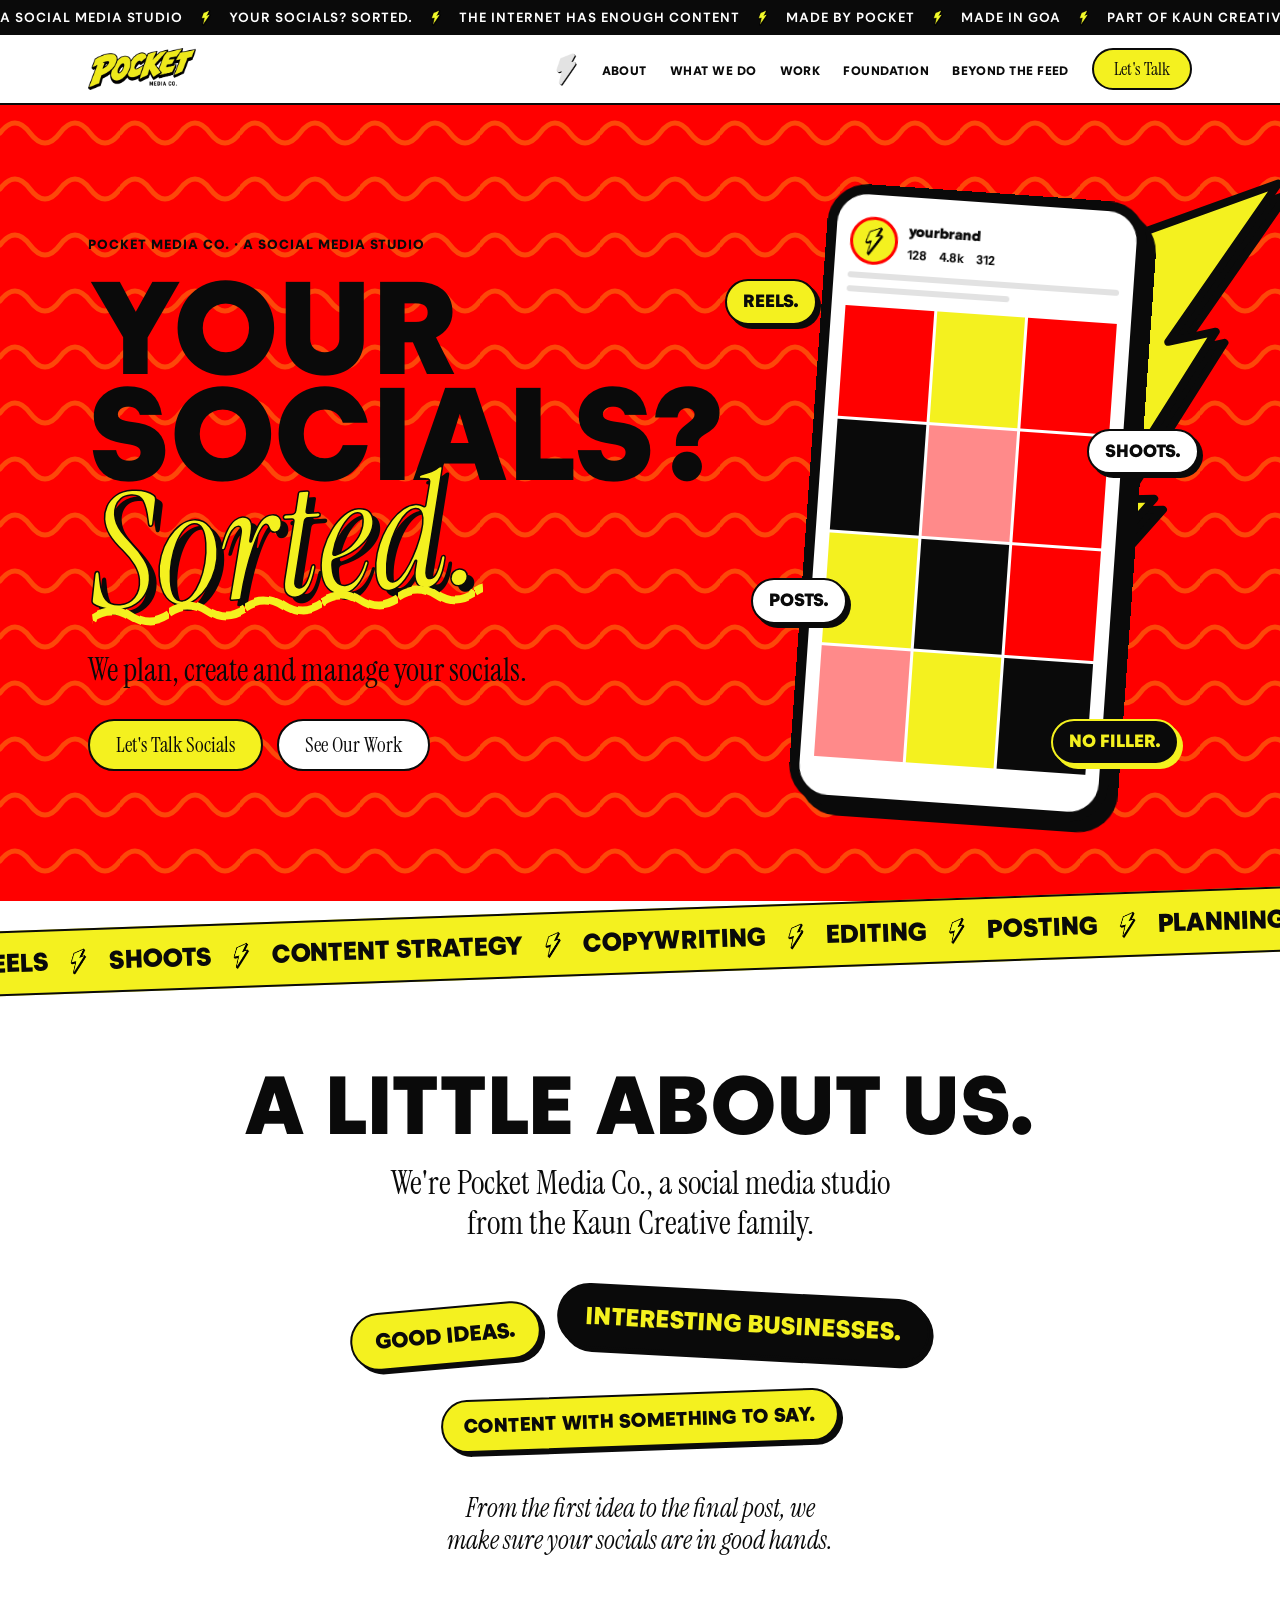
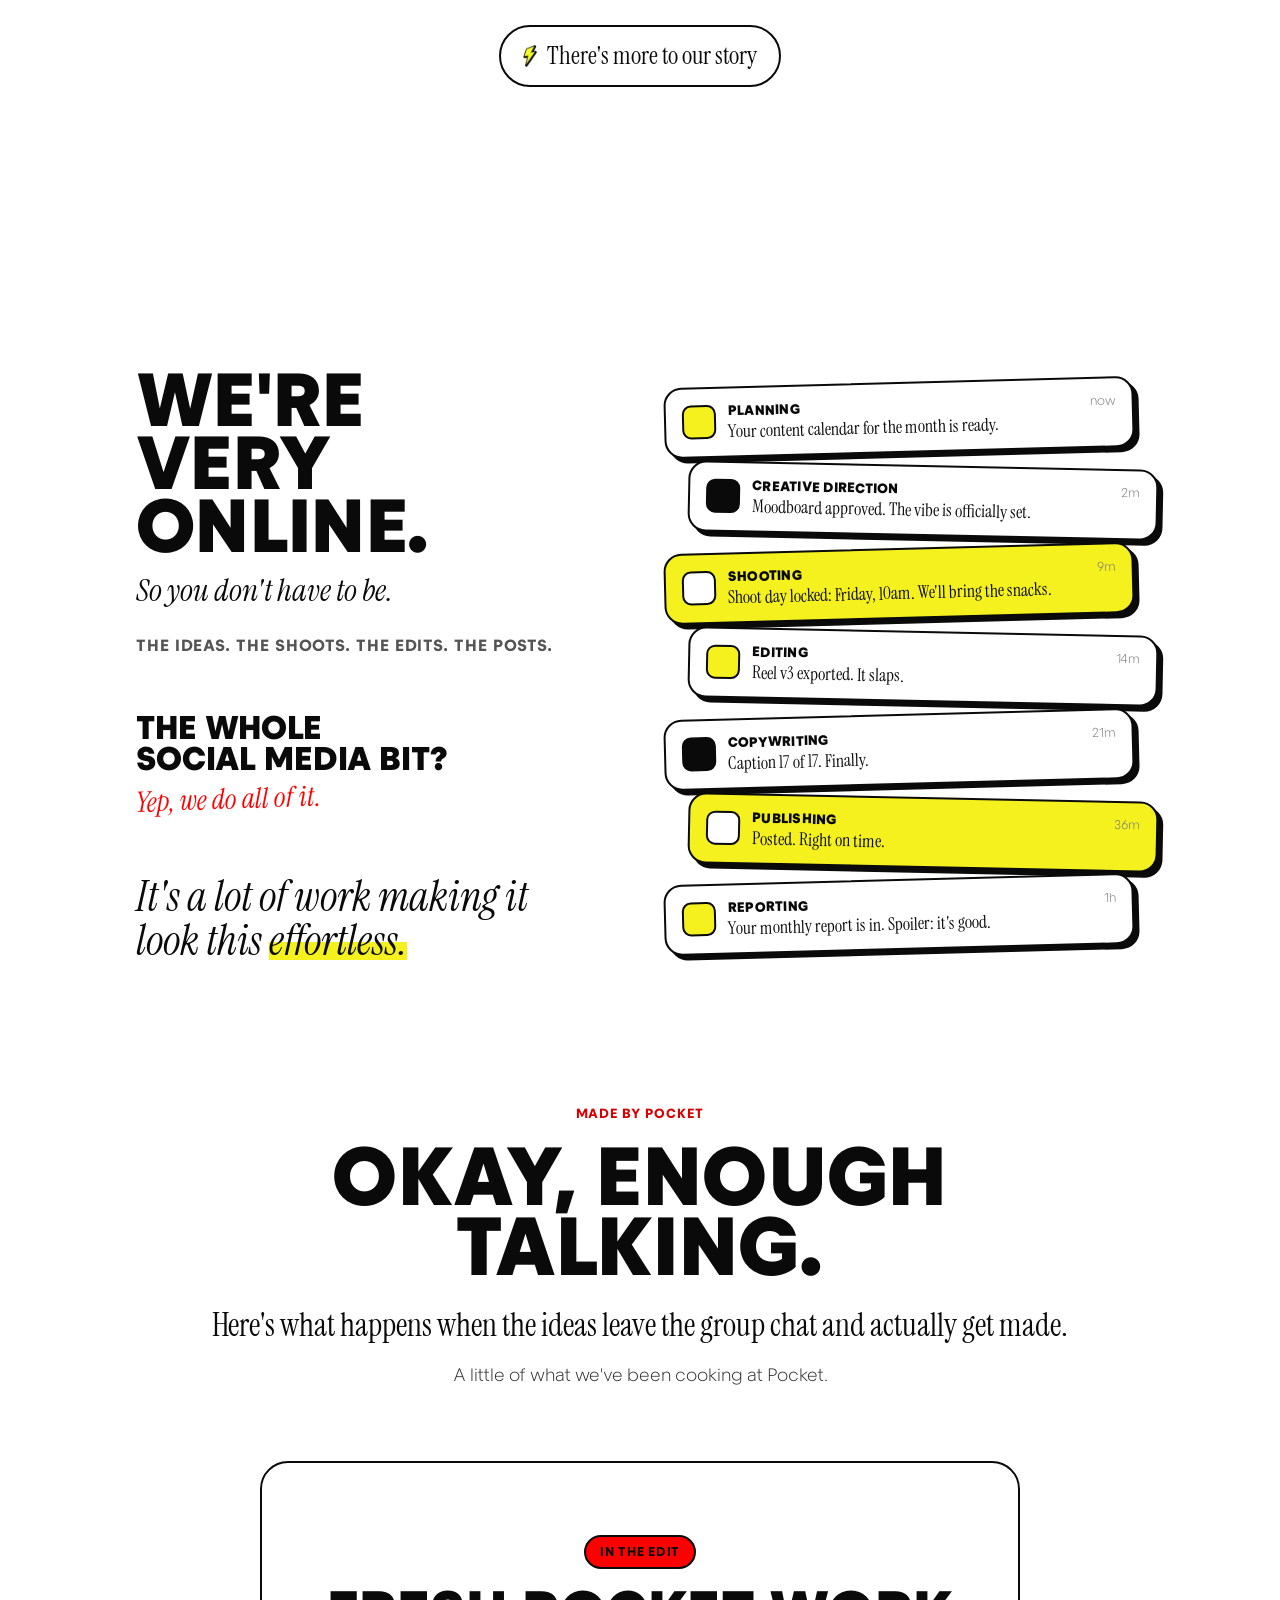
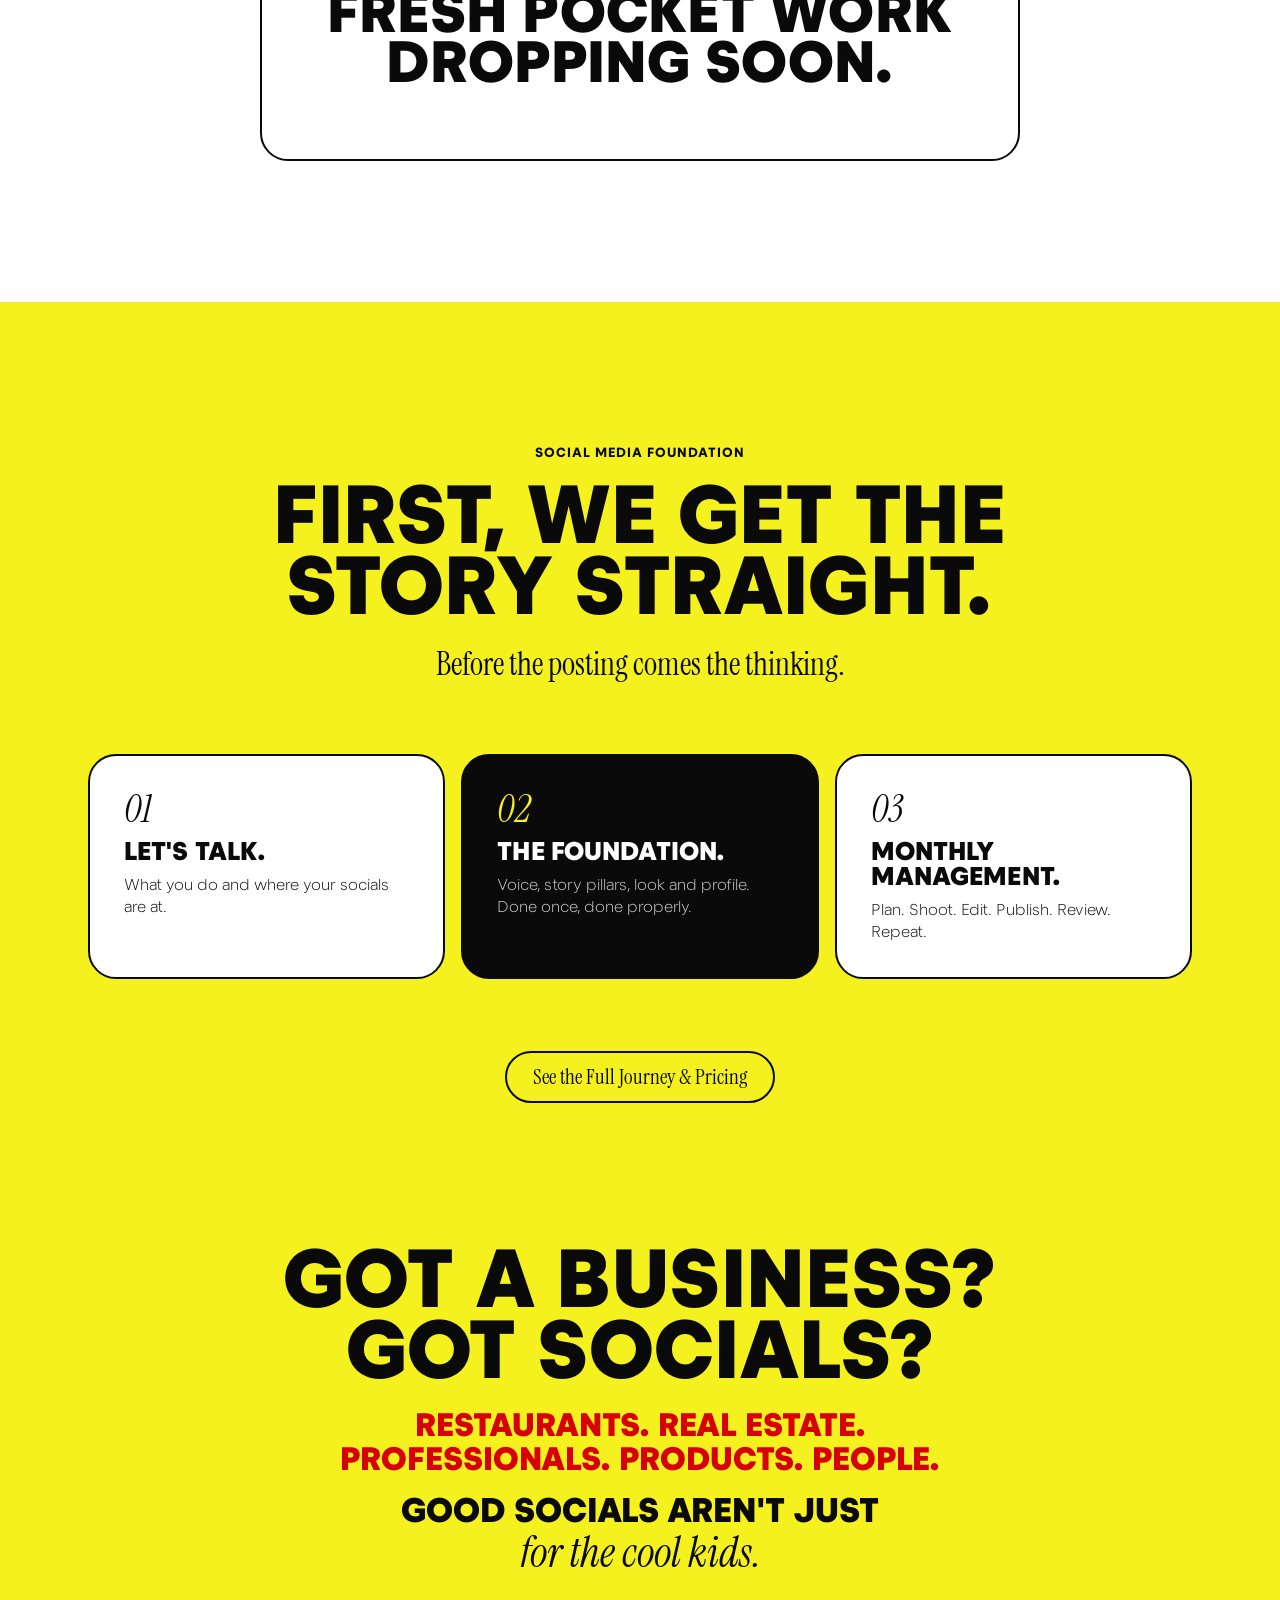
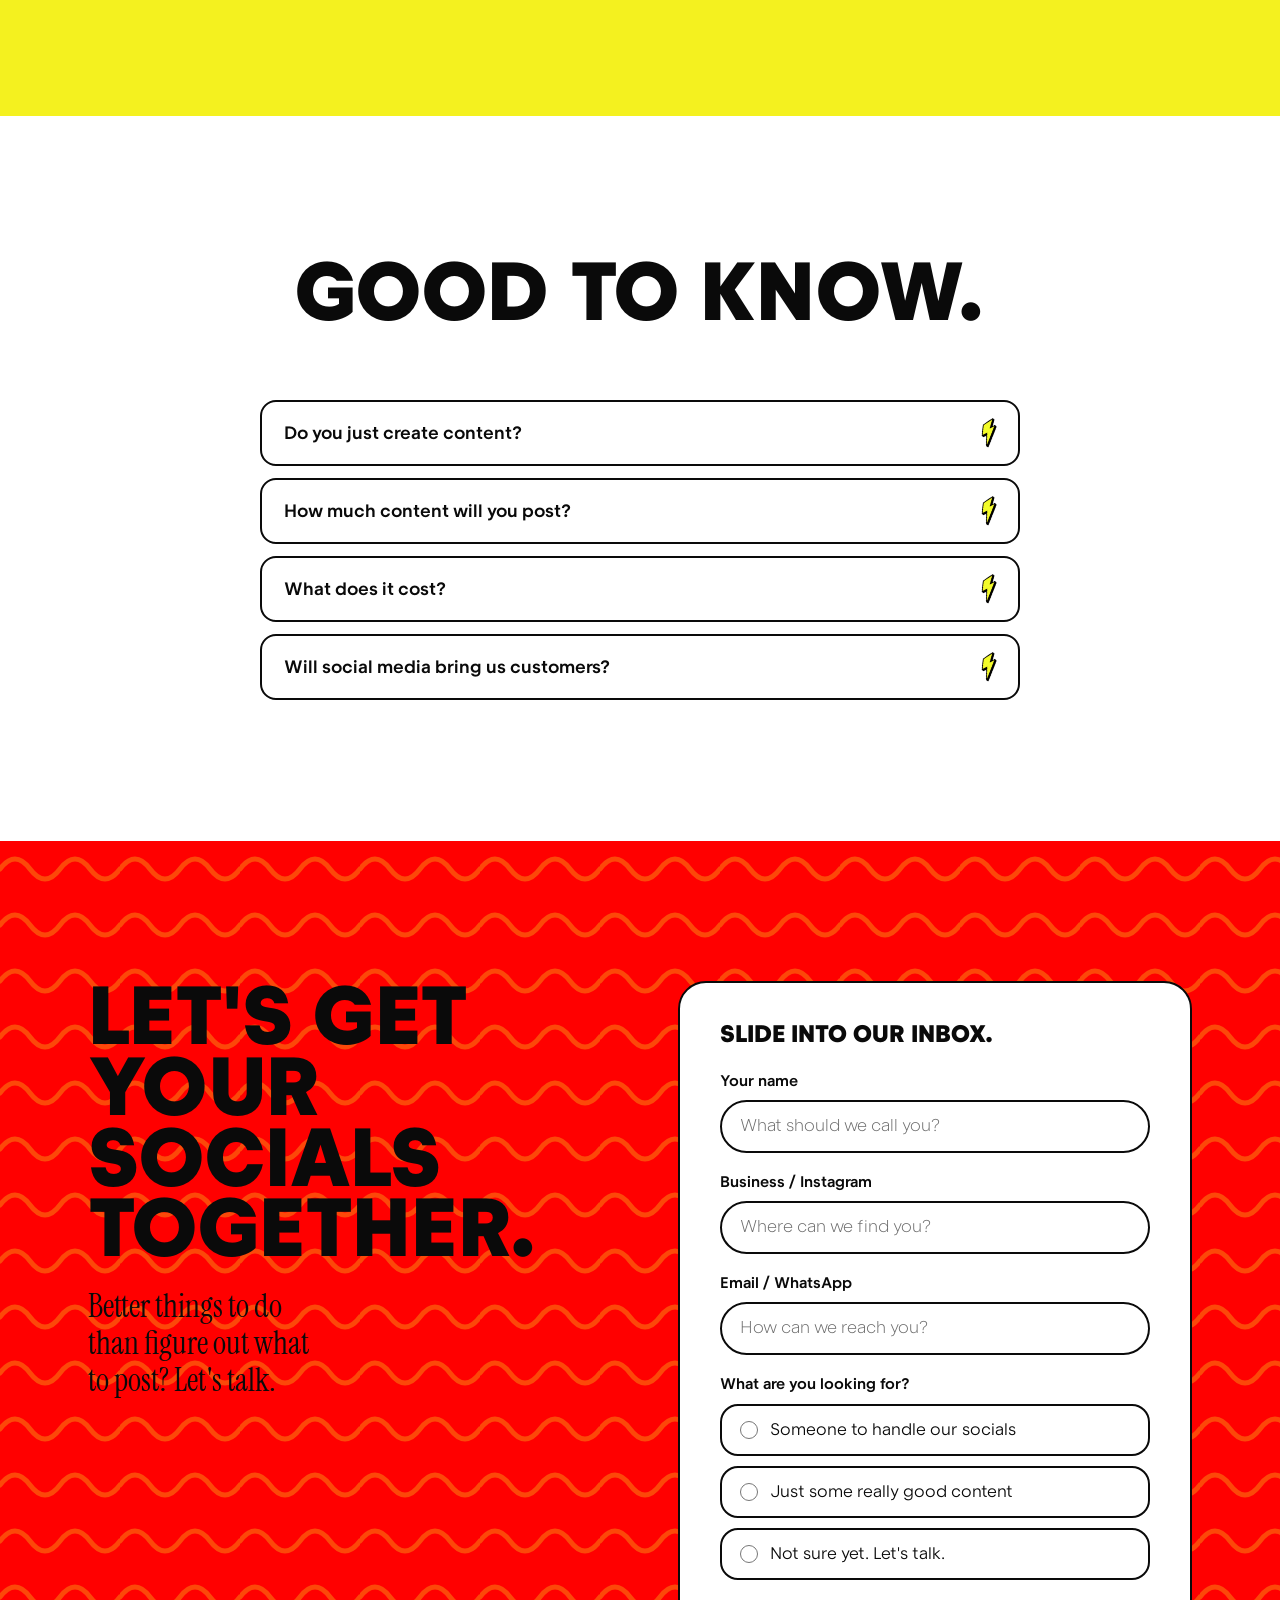
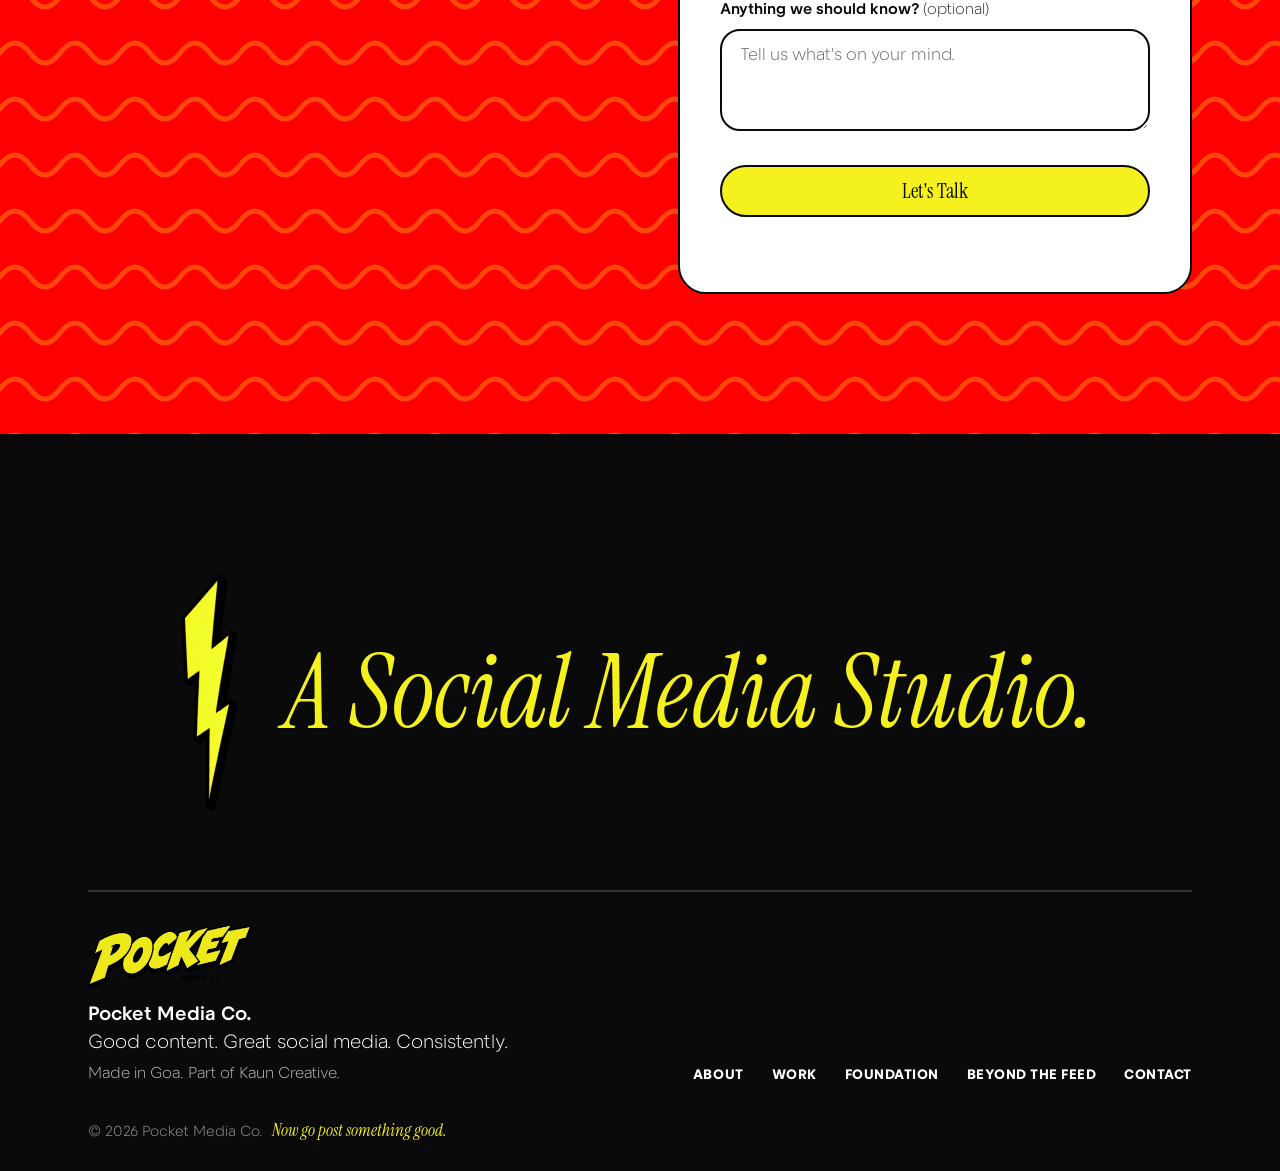
==== index.html @ ce8613df "What We Do: very-online copy beside a stack of Pocket notifications Co-Authored-By: Claude Opus 5.5 " ====
<!doctype html>
<html lang="en">
<head>
  <meta charset="utf-8">
  <meta name="viewport" content="width=device-width, initial-scale=1">
  <title>Pocket Media Co. | Social Media Studio in Goa</title>
  <meta name="description" content="Pocket Media Co. is a Goa-based social media studio creating standout content and managing social media for businesses that want to show up better online.">
  <meta name="theme-color" content="#ff0000">

  <meta property="og:type" content="website">
  <meta property="og:title" content="Pocket Media Co. | Social Media Studio in Goa">
  <meta property="og:description" content="Your socials? Sorted. A social media studio in Goa.">
  <!-- Social previews need an absolute image URL once the domain is live, e.g. https://yourdomain/assets/img/og-image.jpg -->
  <meta property="og:image" content="assets/img/og-image.jpg">
  <meta property="og:image:width" content="1200">
  <meta property="og:image:height" content="630">
  <meta property="og:image:alt" content="Pocket Media Co. A Social Media Studio.">
  <meta property="og:site_name" content="Pocket Media Co.">
  <meta property="og:locale" content="en_IN">
  <meta name="twitter:card" content="summary_large_image">

  <script type="application/ld+json">
  {
    "@context": "https://schema.org",
    "@type": "ProfessionalService",
    "name": "Pocket Media Co.",
    "slogan": "Your socials? Sorted.",
    "description": "A Goa-based social media studio creating standout content and managing social media for businesses that want to show up better online.",
    "logo": "assets/img/logo.webp",
    "image": "assets/img/og-image.jpg",
    "areaServed": { "@type": "State", "name": "Goa" },
    "address": { "@type": "PostalAddress", "addressRegion": "Goa", "addressCountry": "IN" },
    "parentOrganization": { "@type": "Organization", "name": "Kaun Creative" },
    "knowsAbout": ["Social media management", "Content creation", "Short-form video", "Reels", "Photography", "Content planning"]
  }
  </script>
  <link rel="icon" type="image/png" href="assets/img/favicon.png">
  <link rel="apple-touch-icon" href="assets/img/apple-touch-icon.png">

  <link rel="preconnect" href="https://fonts.googleapis.com">
  <link rel="preconnect" href="https://fonts.gstatic.com" crossorigin>
  <link href="https://fonts.googleapis.com/css2?family=Instrument+Serif:ital@0;1&display=swap" rel="stylesheet">
  <link rel="preload" href="assets/fonts/stupid-sans-black.woff2" as="font" type="font/woff2" crossorigin>
  <link rel="preload" href="assets/fonts/stupid-sans-regular.woff2" as="font" type="font/woff2" crossorigin>
  <link rel="stylesheet" href="styles.css">
  <script>document.documentElement.classList.add("js")</script>
</head>
<body>
  <a class="skip-link" href="#main">Skip to content</a>

  <!-- ============ TICKER ============ -->
  <div class="ticker" aria-hidden="true">
    <div class="ticker-track">
      <span>A Social Media Studio</span><img src="assets/img/bolt-3.webp" alt="">
      <span>Your Socials? Sorted.</span><img src="assets/img/bolt-3.webp" alt="">
      <span>The Internet Has Enough Content</span><img src="assets/img/bolt-3.webp" alt="">
      <span>Made by Pocket</span><img src="assets/img/bolt-3.webp" alt="">
      <span>Made in Goa</span><img src="assets/img/bolt-3.webp" alt="">
      <span>Part of Kaun Creative</span><img src="assets/img/bolt-3.webp" alt="">
      <span>A Social Media Studio</span><img src="assets/img/bolt-3.webp" alt="">
      <span>Your Socials? Sorted.</span><img src="assets/img/bolt-3.webp" alt="">
      <span>The Internet Has Enough Content</span><img src="assets/img/bolt-3.webp" alt="">
      <span>Made by Pocket</span><img src="assets/img/bolt-3.webp" alt="">
      <span>Made in Goa</span><img src="assets/img/bolt-3.webp" alt="">
      <span>Part of Kaun Creative</span><img src="assets/img/bolt-3.webp" alt="">
    </div>
  </div>

  <!-- ============ HEADER / NAV ============ -->
  <header class="site-header" id="top">
    <div class="container header-inner">
      <a class="brand" href="#top" aria-label="Pocket Media Co. home">
        <img src="assets/img/logo.webp" alt="Pocket Media Co." width="1200" height="468">
        <span class="brand-note" aria-hidden="true">Psst. That's us.</span>
      </a>
      <span class="scroll-bolt" aria-hidden="true"><span class="scroll-bolt-fill"></span></span>
      <button class="nav-toggle" aria-expanded="false" aria-controls="site-nav">
        <span class="nav-toggle-bar"></span>
        <span class="visually-hidden">Menu</span>
      </button>
      <nav class="site-nav" id="site-nav" aria-label="Main">
        <ul>
          <li><a href="#about">About</a></li>
          <li><a href="#services">What We Do</a></li>
          <li><a href="#work">Work</a></li>
          <li><a href="foundation.html">Foundation</a></li>
          <li><a href="beyond-the-feed.html">Beyond the Feed</a></li>
          <li><a class="pill pill-solid" href="#contact" data-track="cta_nav_lets_talk">Let's Talk</a></li>
        </ul>
      </nav>
    </div>
  </header>

  <main id="main">

    <!-- 01 HERO -->
    <section class="s s--red hero" aria-labelledby="hero-title">
      <img class="bolt bolt-hero-m" src="assets/img/bolt-3.webp" alt="" aria-hidden="true">
      <div class="container hero-grid">
        <div class="hero-text">
        <p class="eyebrow">Pocket Media Co. · A Social Media Studio</p>
        <h1 id="hero-title" class="h1">
          <span class="hl">Your socials?</span><br>
          <span class="hl"><em class="accent">Sorted.</em></span>
        </h1>
        <p class="lead">We plan, create and manage your socials.</p>
        <div class="btn-row">
          <a class="pill pill-solid" href="#contact" data-track="cta_hero_lets_talk_socials">Let's Talk Socials</a>
          <a class="pill" href="#work" data-track="cta_hero_see_work">See Our Work</a>
        </div>
        </div>

        <!-- Phone with a placeholder feed. Swap the tiles for real Pocket posts later
             (e.g. <i style="background-image:url(assets/work/post-1.jpg)"></i>). -->
        <div class="hero-visual" aria-hidden="true">
          <img class="hero-visual-bolt" src="assets/img/hero-bolt.svg" alt="">
          <div class="hero-phone">
            <div class="hp-top"><span class="hp-avatar"></span><span class="hp-name">yourbrand</span><span class="hp-stats"><b>128</b><b>4.8k</b><b>312</b></span></div>
            <span class="hp-line"></span><span class="hp-line short"></span>
            <div class="hp-grid"><i></i><i></i><i></i><i></i><i></i><i></i><i></i><i></i><i></i><i></i><i></i><i></i></div>
          </div>
          <span class="float-sticker fs-1">Reels.</span>
          <span class="float-sticker fs-2">Shoots.</span>
          <span class="float-sticker fs-3">Posts.</span>
          <span class="float-sticker fs-4">No filler.</span>
        </div>
      </div>
    </section>

    <!-- 02 ABOUT -->
    <section class="s" id="about" style="--from: var(--red)" aria-labelledby="about-title">
      <div class="band" aria-hidden="true">
        <div class="band-track">
          <span>Reels</span><img src="assets/img/bolt-3.webp" alt=""><span>Shoots</span><img src="assets/img/bolt-3.webp" alt=""><span>Content strategy</span><img src="assets/img/bolt-3.webp" alt=""><span>Copywriting</span><img src="assets/img/bolt-3.webp" alt=""><span>Editing</span><img src="assets/img/bolt-3.webp" alt=""><span>Posting</span><img src="assets/img/bolt-3.webp" alt=""><span>Planning</span><img src="assets/img/bolt-3.webp" alt=""><span>Reporting</span><img src="assets/img/bolt-3.webp" alt=""><span>Less filler</span><img src="assets/img/bolt-3.webp" alt=""><span>More feeling</span><img src="assets/img/bolt-3.webp" alt=""><span>A feed that's actually you</span><img src="assets/img/bolt-3.webp" alt="">
          <span>Reels</span><img src="assets/img/bolt-3.webp" alt=""><span>Shoots</span><img src="assets/img/bolt-3.webp" alt=""><span>Content strategy</span><img src="assets/img/bolt-3.webp" alt=""><span>Copywriting</span><img src="assets/img/bolt-3.webp" alt=""><span>Editing</span><img src="assets/img/bolt-3.webp" alt=""><span>Posting</span><img src="assets/img/bolt-3.webp" alt=""><span>Planning</span><img src="assets/img/bolt-3.webp" alt=""><span>Reporting</span><img src="assets/img/bolt-3.webp" alt=""><span>Less filler</span><img src="assets/img/bolt-3.webp" alt=""><span>More feeling</span><img src="assets/img/bolt-3.webp" alt=""><span>A feed that's actually you</span><img src="assets/img/bolt-3.webp" alt="">
        </div>
      </div>
      <div class="container">
        <div class="head about-head" style="margin-bottom:0">
          <h2 id="about-title" class="h2">A little about us.</h2>
          <p class="lead about-intro">We're Pocket Media Co., a social media studio<br class="br-wide"> from the Kaun Creative family.</p>
          <ul class="stickers likes sticker-cloud" aria-label="What we like">
            <li>Good ideas.</li><li>Interesting businesses.</li><li>Content with something to say.</li>
          </ul>
          <p class="about-hands">From the first idea to the final post, we make sure your socials are in good hands.</p>
        </div>

        <div class="center about-more">
          <button class="story-toggle story-pill" type="button" aria-expanded="false" aria-controls="our-story" data-track="about_story_toggle"><img class="story-pill-bolt" src="assets/img/bolt-3.webp" alt="" aria-hidden="true">
            <span class="story-toggle-label">There's more to our story</span> <span class="story-toggle-icon" aria-hidden="true">↓</span>
          </button>
        </div>
      </div>

      <!-- Expanded About: hidden until opened -->
      <div class="story" id="our-story" inert>
        <div class="story-inner">
          <div class="container story-block">
            <div class="story-copy">
              <h3 class="h2">So, how did Pocket happen?</h3>
              <p class="lead">It started at Crio Connect, bringing brands to life IRL.</p>
              <p class="body">Great experiences get people talking. But what happens when everyone goes home?</p>
              <p class="story-pull">The conversation shouldn't end there.</p>
              <p class="body">What brands built offline needed just as much love online.</p>
              <p class="story-enter">Enter Pocket Media Co.</p>
            </div>
          </div>

          <div class="container story-block">
            <div class="head">
              <h3 class="h2">The family tree. Sort of.</h3>
              <p class="body">Pocket sits in Kaun Creative alongside Crio Connect, Off The Menu, Scene Here and Node Experiences. Different worlds. Shared thinking.</p>
            </div>
            <!-- ECOSYSTEM LOGOS: real files only, in assets/logos/ -->
            <ul class="eco-grid eco-grid-lg" aria-label="Kaun Creative ecosystem">
              <li class="eco-logo eco-logo-lg">
                <!-- LOGO: when the real file arrives, replace the name below with <img src="assets/logos/kaun-creative.svg" alt="Kaun Creative" loading="lazy"> -->
                <span class="eco-name">Kaun Creative</span>
              </li>
              <li class="eco-logo eco-logo-lg eco-crio">
                <img src="assets/logos/crio-connect.webp" alt="Crio Connect" width="800" height="148" loading="lazy">
              </li>
            </ul>
            <ul class="eco-grid" aria-label="More from the Kaun Creative ecosystem">
              <li class="eco-logo">
                <img src="assets/img/logo.webp" alt="Pocket Media Co." width="1200" height="468" loading="lazy">
              </li>
              <li class="eco-logo">
                <!-- LOGO: when the real file arrives, replace the name below with <img src="assets/logos/off-the-menu.svg" alt="Off The Menu" loading="lazy"> -->
                <span class="eco-name">Off The Menu</span>
              </li>
              <li class="eco-logo">
                <!-- LOGO: when the real file arrives, replace the name below with <img src="assets/logos/scene-here.svg" alt="Scene Here" loading="lazy"> -->
                <span class="eco-name">Scene Here</span>
              </li>
              <li class="eco-logo">
                <!-- LOGO: when the real file arrives, replace the name below with <img src="assets/logos/node-experiences.svg" alt="Node Experiences" loading="lazy"> -->
                <span class="eco-name">Node Experiences</span>
              </li>
            </ul>
          </div>

          <div class="container story-block">
            <div class="head" style="margin-bottom:0">
              <h3 class="h2" id="clients">We've made some noise.</h3>
              <p class="lead">And met some pretty cool brands along the way.</p>
            </div>
            <p class="client-label">Experience across the Kaun Creative ecosystem</p>
            <!-- CLIENT LOGOS: verified clients only, in assets/logos/clients/ -->
            <ul class="client-grid" aria-label="Brands we've worked with across the Kaun Creative ecosystem">
              <li class="client-logo"><img src="assets/logos/clients/hilton.webp" alt="Hilton Goa Resort" loading="lazy" decoding="async"></li>
              <li class="client-logo"><img src="assets/logos/clients/taj-holiday-village.webp" alt="Taj Holiday Village" loading="lazy" decoding="async"></li>
              <li class="client-logo"><img src="assets/logos/clients/ihcl.webp" alt="IHCL" loading="lazy" decoding="async"></li>
              <li class="client-logo"><img src="assets/logos/clients/farzi-cafe.webp" alt="Farzi Café" loading="lazy" decoding="async"></li>
              <li class="client-logo"><img src="assets/logos/clients/baja.webp" alt="Baja" loading="lazy" decoding="async"></li>
              <li class="client-logo"><img src="assets/logos/clients/cielo-sky-lounge.webp" alt="Cielo Sky Lounge" loading="lazy" decoding="async"></li>
              <li class="client-logo"><img src="assets/logos/clients/coco-lounge-and-kitchen.webp" alt="Coco Lounge &amp; Kitchen" loading="lazy" decoding="async"></li>
              <li class="client-logo"><img src="assets/logos/clients/cohiba.webp" alt="Cohiba Bar &amp; Kitchen" loading="lazy" decoding="async"></li>
              <li class="client-logo"><img src="assets/logos/clients/elephant-and-co.webp" alt="Elephant &amp; Co." loading="lazy" decoding="async"></li>
              <li class="client-logo"><img src="assets/logos/clients/feli-tavern.webp" alt="Feli" loading="lazy" decoding="async"></li>
              <li class="client-logo"><img src="assets/logos/clients/firepit.webp" alt="Firepit Grills &amp; Spirits" loading="lazy" decoding="async"></li>
              <li class="client-logo"><img src="assets/logos/clients/greggs.webp" alt="Gregg&#x27;s Bar &amp; Tapas" loading="lazy" decoding="async"></li>
              <li class="client-logo"><img src="assets/logos/clients/hayati.webp" alt="Hayati" loading="lazy" decoding="async"></li>
              <li class="client-logo"><img src="assets/logos/clients/house-of-nomad.webp" alt="House of Nomad" loading="lazy" decoding="async"></li>
              <li class="client-logo"><img src="assets/logos/clients/lpk.webp" alt="LPK Waterfront" loading="lazy" decoding="async"></li>
              <li class="client-logo"><img src="assets/logos/clients/raasta-goa.webp" alt="Raasta Goa" loading="lazy" decoding="async"></li>
              <li class="client-logo"><img src="assets/logos/clients/saint-cloud.webp" alt="Saint Cloud" loading="lazy" decoding="async"></li>
              <li class="client-logo"><img src="assets/logos/clients/seven-rivers.webp" alt="Seven Rivers Brewing Co." loading="lazy" decoding="async"></li>
              <li class="client-logo"><img src="assets/logos/clients/sochi-beach.webp" alt="Sochi Beach" loading="lazy" decoding="async"></li>
              <li class="client-logo"><img src="assets/logos/clients/summer-house.webp" alt="Summer House Goa" loading="lazy" decoding="async"></li>
              <li class="client-logo"><img src="assets/logos/clients/tesouro.webp" alt="Tesouro" loading="lazy" decoding="async"></li>
              <li class="client-logo"><img src="assets/logos/clients/the-origin.webp" alt="The Origin Bar &amp; Kitchen" loading="lazy" decoding="async"></li>
              <li class="client-logo"><img src="assets/logos/clients/unit-22.webp" alt="Unit 22 Dive Bar" loading="lazy" decoding="async"></li>
            </ul>
            <p class="client-note">Experience across the wider Kaun Creative ecosystem. Pocket's own work lives in Made by Pocket.</p>
          </div>

          <div class="container story-close">
            <button class="story-toggle story-toggle-close" type="button" aria-controls="our-story" data-track="about_story_close">Show less <span aria-hidden="true">↑</span></button>
          </div>
        </div>
      </div>
    </section>

    <!-- 03 WHAT WE DO (one primary offer) -->
    <section class="s wwd" id="services" aria-labelledby="services-title">
      <div class="container wwd-grid">
        <div class="wwd-copy">
          <h2 id="services-title" class="h2 wwd-title">We're<br><span class="very-line"><span class="very">very<span class="very-y" aria-hidden="true"></span></span></span><br>online.</h2>
          <p class="wwd-reply">So you don't have to be.</p>
          <p class="wwd-beats">The ideas. The shoots. The edits. The posts.</p>
          <p class="wwd-bit">The whole social media bit?</p>
          <p class="wwd-yep">Yep, we do all of it.</p>
          <p class="wwd-eff">It's a lot of work making it look this <mark>effortless.</mark></p>
        </div>
        <ul class="wwd-notes" aria-label="What Pocket handles">
              <li class="note"><i aria-hidden="true"></i><p><b>Planning</b><span>Your content calendar for the month is ready.</span></p><time>now</time></li>
              <li class="note"><i aria-hidden="true"></i><p><b>Creative direction</b><span>Moodboard approved. The vibe is officially set.</span></p><time>2m</time></li>
              <li class="note"><i aria-hidden="true"></i><p><b>Shooting</b><span>Shoot day locked: Friday, 10am. We'll bring the snacks.</span></p><time>9m</time></li>
              <li class="note"><i aria-hidden="true"></i><p><b>Editing</b><span>Reel v3 exported. It slaps.</span></p><time>14m</time></li>
              <li class="note"><i aria-hidden="true"></i><p><b>Copywriting</b><span>Caption 17 of 17. Finally.</span></p><time>21m</time></li>
              <li class="note"><i aria-hidden="true"></i><p><b>Publishing</b><span>Posted. Right on time.</span></p><time>36m</time></li>
              <li class="note"><i aria-hidden="true"></i><p><b>Reporting</b><span>Your monthly report is in. Spoiler: it's good.</span></p><time>1h</time></li>
        </ul>
      </div>
    </section>

    <!-- 04 MADE BY POCKET -->
    <section class="s s--flush" id="work" aria-labelledby="work-title">
      <div class="container">
        <div class="head">
          <p class="eyebrow">Made by Pocket</p>
          <h2 id="work-title" class="h2">Okay, enough talking.</h2>
          <p class="lead">Here's what happens when the ideas leave the group chat and actually get made.</p>
          <p class="body">A little of what we've been cooking at Pocket.</p>
        </div>
        <!--
          SELECTED WORK: genuine Pocket projects only (real client, real media, one line on what Pocket delivered).
          To launch: add media to assets/work/, fill in the articles, remove "hidden" from .showcase, delete .soon.
        -->
        <div class="showcase" id="work-grid" hidden>
          <article class="show">
            <div class="show-media">
              <!-- Reel: <video src="assets/work/client-reel.mp4" poster="assets/work/client-reel.jpg" muted loop playsinline preload="metadata"></video>
                   Still: <img src="assets/work/client.jpg" alt="Describe the image" loading="lazy"> -->
            </div>
            <div class="show-text">
              <p class="show-num">01</p>
              <p class="show-client">Client name</p>
              <h3 class="show-title">A punchy project headline.</h3>
              <p class="show-line">One line on what Pocket delivered.</p>
            </div>
          </article>
          <article class="show show-flip">
            <div class="show-media">
              <!-- Reel: <video src="assets/work/client-reel.mp4" poster="assets/work/client-reel.jpg" muted loop playsinline preload="metadata"></video>
                   Still: <img src="assets/work/client.jpg" alt="Describe the image" loading="lazy"> -->
            </div>
            <div class="show-text">
              <p class="show-num">02</p>
              <p class="show-client">Client name</p>
              <h3 class="show-title">A punchy project headline.</h3>
              <p class="show-line">One line on what Pocket delivered.</p>
            </div>
          </article>
          <article class="show">
            <div class="show-media">
              <!-- Reel: <video src="assets/work/client-reel.mp4" poster="assets/work/client-reel.jpg" muted loop playsinline preload="metadata"></video>
                   Still: <img src="assets/work/client.jpg" alt="Describe the image" loading="lazy"> -->
            </div>
            <div class="show-text">
              <p class="show-num">03</p>
              <p class="show-client">Client name</p>
              <h3 class="show-title">A punchy project headline.</h3>
              <p class="show-line">One line on what Pocket delivered.</p>
            </div>
          </article>
        </div>

        <div class="soon">
          <p class="soon-tag">In the edit</p>
          <p class="h2" style="font-size:clamp(1.8rem,4.4vw,3.4rem)">Fresh Pocket work dropping soon.</p>
        </div>
      </div>
    </section>

    <!-- 05 FOUNDATION (teaser; full journey and pricing on foundation.html) -->
    <section class="s s--yellow" id="foundation" style="--from: var(--white)" aria-labelledby="foundation-title">
      <div class="container">
        <div class="head">
          <p class="eyebrow">Social Media Foundation</p>
          <h2 id="foundation-title" class="h2">First, we get the story straight.</h2>
          <p class="lead">Before the posting comes the thinking.</p>
        </div>
        <ol class="journey">
          <li><span class="j-num">01</span><h3 class="h3">Let's talk.</h3><p>What you do and where your socials are at.</p></li>
          <li><span class="j-num">02</span><h3 class="h3">The Foundation.</h3><p>Voice, story pillars, look and profile. Done once, done properly.</p></li>
          <li><span class="j-num">03</span><h3 class="h3">Monthly management.</h3><p>Plan. Shoot. Edit. Publish. Review. Repeat.</p></li>
        </ol>
        <div class="btn-row after-cta"><a class="pill pill-solid" href="foundation.html" data-track="cta_home_foundation">See the Full Journey &amp; Pricing</a></div>
      </div>
    </section>

    <!-- 06 WHO -->
    <section class="s s--yellow s--flush" id="who" aria-labelledby="who-title">
      <div class="container">
        <div class="head" style="margin-bottom:0">
          <h2 id="who-title" class="h2">Got a business?<br> Got socials?</h2>
          <p class="who-list">Restaurants. Real estate. Professionals. Products. People.</p>
          <p class="statement">Good socials aren't just <em>for the cool kids.</em></p>
        </div>
      </div>
    </section>

    <!-- 07 GOOD TO KNOW -->
    <section class="s" id="faq" style="--from: var(--yellow)" aria-labelledby="faq-title">
      <div class="container">
        <div class="head"><h2 id="faq-title" class="h2">Good to know.</h2></div>
        <div class="faq-list">
          <details>
            <summary>Do you just create content?</summary>
            <div class="faq-answer">
              <p>We can. But our main thing is running your socials, start to finish.</p>
            </div>
          </details>
          <details>
            <summary>How much content will you post?</summary>
            <div class="faq-answer">
              <p>A focused plan built around your business. Agreed before we begin.</p>
            </div>
          </details>
          <details>
            <summary>What does it cost?</summary>
            <div class="faq-answer">
              <p>Everything's on the <a class="text-link" href="foundation.html#pricing">Foundation page ↗</a></p>
            </div>
          </details>
          <details>
            <summary>Will social media bring us customers?</summary>
            <div class="faq-answer">
              <p>It helps people find you and get curious. Sales take the whole business.</p>
              <p>Social media is the invite. Not the whole party. <a class="text-link" href="beyond-the-feed.html">Beyond the Feed ↗</a></p>
            </div>
          </details>
        </div>
      </div>
    </section>

    <!-- 08 CONTACT -->
    <section class="s s--red" id="contact" style="--from: var(--white)" aria-labelledby="contact-title">
      <div class="container contact-grid">
        <div class="contact-copy">
          <h2 id="contact-title" class="h2">Let's get your socials together.</h2>
          <p class="lead">Better things to do than figure out what to post? Let's talk.</p>
        </div>
        <!--
          ENQUIRY FORM: set data-endpoint (form service URL) or data-email on the <form> to make it live.
          Success only shows when the endpoint answers OK. Spam: hidden "_gotcha" honeypot + 3-second minimum;
          switch on the form service's own spam filter too.
        -->
        <form class="enquiry" id="enquiry-form" data-endpoint="" data-email="" novalidate>
          <h3 class="form-title">Slide into our inbox.</h3>
          <div class="field"><label for="f-name">Your name</label><input id="f-name" name="name" type="text" autocomplete="name" placeholder="What should we call you?" required></div>
          <div class="field"><label for="f-brand">Business / Instagram</label><input id="f-brand" name="business" type="text" autocomplete="organization" placeholder="Where can we find you?" required></div>
          <div class="field"><label for="f-contact">Email / WhatsApp</label><input id="f-contact" name="contact" type="text" placeholder="How can we reach you?" required></div>
          <fieldset class="field" id="f-service">
            <legend>What are you looking for?</legend>
            <div class="choices">
              <label class="choice"><input type="radio" name="looking_for" value="Someone to handle our socials" required><span>Someone to handle our socials</span></label>
              <label class="choice"><input type="radio" name="looking_for" value="Just some really good content"><span>Just some really good content</span></label>
              <label class="choice"><input type="radio" name="looking_for" value="Not sure yet. Let's talk."><span>Not sure yet. Let's talk.</span></label>
            </div>
          </fieldset>
          <div class="field"><label for="f-about">Anything we should know? <span class="optional">(optional)</span></label><textarea id="f-about" name="about" rows="3" placeholder="Tell us what's on your mind."></textarea></div>
          <div class="hp" aria-hidden="true"><label for="f-gotcha">Leave this empty</label><input id="f-gotcha" name="_gotcha" type="text" tabindex="-1" autocomplete="off"></div>
          <button class="pill pill-solid pill-block" type="submit">Let's Talk</button>
          <p class="form-status" role="status" aria-live="polite"></p>
        </form>
      </div>
    </section>
  </main>

  <!-- ============ FOOTER ============ -->
  <footer class="site-footer" style="--from: var(--red)">
    <div class="container">
      <div class="footer-sign">
        <img class="footer-bolt" src="assets/img/bolt-6.webp" alt="" aria-hidden="true">
        <p class="footer-script">A Social Media Studio.</p>
      </div>
      <div class="footer-cols">
        <div>
          <a class="footer-logo" href="#top" aria-label="Back to top">
            <img src="assets/img/logo.webp" alt="Pocket Media Co." width="1200" height="468" loading="lazy">
          </a>
          <p class="footer-id"><strong>Pocket Media Co.</strong><br>Good content. Great social media. Consistently.</p>
          <p class="footer-muted">Made in Goa. Part of Kaun Creative.</p>
        </div>
        <nav class="footer-nav" aria-label="Footer">
          <a href="#about">About</a>
          <a href="#work">Work</a>
          <a href="foundation.html">Foundation</a>
          <a href="beyond-the-feed.html">Beyond the Feed</a>
          <a href="#contact">Contact</a>
        </nav>
      </div>
      <p class="footer-base">© <span id="year">2026</span> Pocket Media Co. <span class="footer-wink">Now go post something good.</span></p>
    </div>
  </footer>

  <script src="script.js" defer></script>
</body>
</html>
---- styles.css ----
/* =========================================================
   Pocket Media Co. — A Social Media Studio
   One design system for all pages.

   Brand:  red #FF0000 · yellow #F4F11F · black · white
   Type:   Stupid Sans (primary, supplied — TRIAL files: buy the
           web licence before launch) · Instrument Serif (italic accents)
   Rhythm: one section padding, one heading size, one lead size,
           one body size. Sections blend into each other with long
           colour gradients (set --from on a section to the colour
           of the section above it).
   ========================================================= */

@font-face { font-family: "Stupid Sans"; src: url("assets/fonts/stupid-sans-regular.woff2") format("woff2"); font-weight: 400; font-style: normal; font-display: swap; }
@font-face { font-family: "Stupid Sans"; src: url("assets/fonts/stupid-sans-medium.woff2") format("woff2"); font-weight: 500; font-style: normal; font-display: swap; }
@font-face { font-family: "Stupid Sans"; src: url("assets/fonts/stupid-sans-bold.woff2") format("woff2"); font-weight: 700; font-style: normal; font-display: swap; }
@font-face { font-family: "Stupid Sans"; src: url("assets/fonts/stupid-sans-extrabold.woff2") format("woff2"); font-weight: 800; font-style: normal; font-display: swap; }
@font-face { font-family: "Stupid Sans"; src: url("assets/fonts/stupid-sans-black.woff2") format("woff2"); font-weight: 900; font-style: normal; font-display: swap; }
@font-face { font-family: "Stupid Sans"; src: url("assets/fonts/stupid-sans-extrablack.woff2") format("woff2"); font-weight: 1000; font-style: normal; font-display: swap; }
@font-face { font-family: "Stupid Sans"; src: url("assets/fonts/stupid-sans-blackoblique.woff2") format("woff2"); font-weight: 900; font-style: italic; font-display: swap; }

:root {
  --red: #ff0000;
  --red-deep: #d60000;
  --yellow: #f4f11f;
  --black: #0a0a0a;
  --white: #ffffff;
  --ink-soft: #2b2b2b;
  --line: #e6e6e6;

  --sans: "Stupid Sans", system-ui, -apple-system, "Segoe UI", sans-serif;
  --serif: "Instrument Serif", Georgia, "Times New Roman", serif;

  --fs-h1: clamp(3.2rem, min(12vw, 15vh), 11rem);
  --fs-h2: clamp(2.3rem, 6vw, 5rem);
  --fs-h3: clamp(1.15rem, 2vw, 1.5rem);
  --fs-lead: clamp(1.4rem, 2.5vw, 2.05rem);
  --fs-body: clamp(1.05rem, 1.25vw, 1.15rem);
  --fs-small: 0.92rem;
  --fs-eyebrow: 0.78rem;

  --gutter: clamp(16px, 4vw, 48px);
  --section-y: clamp(88px, 11vw, 152px);
  --blend: clamp(160px, 18vw, 260px);
  --gap: 20px;
  --head-gap: clamp(40px, 6vw, 72px);
  --wide: 1200px;
  --narrow: 760px;

  --radius: 28px;
  --radius-sm: 16px;
  --stroke: 2.5px solid var(--black);
  --header-h: 68px;
}

*, *::before, *::after { box-sizing: border-box; }
html { scroll-behavior: smooth; scroll-padding-top: var(--header-h); }
body { margin: 0; font-family: var(--sans); font-size: 18px; line-height: 1.55; color: var(--black); background: var(--white); -webkit-font-smoothing: antialiased; overflow-x: hidden; }
img, video { display: block; max-width: 100%; height: auto; }
h1, h2, h3, h4, p, ul, ol { margin: 0; }
ul, ol { padding: 0; list-style: none; }
a { color: inherit; }
button { font: inherit; color: inherit; }

.visually-hidden { position: absolute !important; width: 1px; height: 1px; overflow: hidden; clip: rect(0 0 0 0); white-space: nowrap; }
.skip-link { position: absolute; left: 16px; top: -60px; z-index: 100; background: var(--yellow); padding: 10px 16px; font-weight: 700; border: var(--stroke); border-radius: 999px; }
.skip-link:focus { top: 12px; }
:focus-visible { outline: 3px solid var(--black); outline-offset: 3px; }
.s--black :focus-visible, .site-footer :focus-visible { outline-color: var(--yellow); }

/* ---------- Layout ---------- */
.container { width: 100%; max-width: var(--wide); margin-inline: auto; padding-inline: var(--gutter); position: relative; z-index: 1; }
.container.narrow { max-width: calc(var(--narrow) + 2 * var(--gutter)); }
.center { text-align: center; }
main > section { overflow-x: clip; }

/* ---------- Sections & seamless transitions ---------- */
.s { --bg: var(--white); position: relative; padding-block: var(--section-y); background: linear-gradient(to bottom, var(--from, var(--bg)) 0, var(--bg) var(--blend)); }
.s--red { --bg: var(--red); }
.s--yellow { --bg: var(--yellow); }
.s--black { --bg: var(--black); color: var(--white); }
.s--flush { padding-top: 0; }

/* ---------- Type ---------- */
.eyebrow { font-weight: 800; text-transform: uppercase; letter-spacing: 0.08em; font-size: var(--fs-eyebrow); margin-bottom: 18px; }
.s--white .eyebrow, .s:not(.s--red):not(.s--yellow):not(.s--black) .eyebrow { color: var(--red-deep); }
.h1, .h2, .h3 { font-weight: 900; text-transform: uppercase; letter-spacing: 0.005em; text-wrap: balance; }
.h1 { font-size: var(--fs-h1); line-height: 0.86; }
.h2 { font-size: var(--fs-h2); line-height: 0.92; }
.h3 { font-size: var(--fs-h3); line-height: 1.05; }
.accent { font-family: var(--serif); font-style: italic; font-weight: 400; text-transform: none; letter-spacing: -0.01em; }
.lead { font-family: var(--serif); font-size: var(--fs-lead); line-height: 1.15; text-wrap: balance; }
.body { font-size: var(--fs-body); line-height: 1.6; color: var(--ink-soft); text-wrap: pretty; }
.s--black .body { color: #d4d4d4; }
.s--red .body, .s--yellow .body { color: var(--black); }
.small { font-size: var(--fs-small); }

.head { max-width: 920px; margin: 0 auto var(--head-gap); text-align: center; }
.head > * + * { margin-top: 18px; }
.head .h2 + * { margin-top: 24px; }
.head .lead { max-width: 30em; margin-inline: auto; }
.head .body { max-width: 52ch; margin-inline: auto; }

.statement { font-weight: 900; text-transform: uppercase; font-size: clamp(1.2rem, 2.6vw, 2rem); line-height: 1.05; text-wrap: balance; }
.statement em { display: block; font-family: var(--serif); font-weight: 400; text-transform: none; font-size: 1.3em; margin-top: 4px; }

/* ---------- Buttons ---------- */
.pill { display: inline-flex; align-items: center; justify-content: center; gap: 12px; min-height: 52px; padding: 10px 26px; font-family: var(--serif); font-size: 1.3rem; line-height: 1; text-decoration: none; color: var(--black); background: var(--white); border: var(--stroke); border-radius: 999px; cursor: pointer; transition: background 0.18s ease, transform 0.18s ease; }
.pill:hover { background: var(--yellow); transform: rotate(-2deg); }
.pill-solid { background: var(--yellow); }
.pill-solid:hover { background: var(--white); }
.pill-block { width: 100%; }
.btn-row { display: flex; flex-wrap: wrap; justify-content: center; gap: 14px; }
.text-link { font-weight: 800; text-transform: uppercase; font-size: 0.85rem; letter-spacing: 0.04em; text-decoration: underline wavy var(--red) 2px; text-underline-offset: 6px; }

.stickers { display: flex; flex-wrap: wrap; justify-content: center; gap: 10px; }
.stickers li { font-weight: 900; text-transform: uppercase; font-size: clamp(0.85rem, 1.5vw, 1.1rem); background: var(--yellow); border: var(--stroke); border-radius: 999px; padding: 8px 18px; transform: rotate(-2deg); }
.stickers li:nth-child(even) { background: var(--red); transform: rotate(2deg); }
.s--yellow .stickers li:nth-child(odd) { background: var(--white); }
.stickers--small li { font-size: 0.78rem; padding: 6px 14px; }

/* ---------- Ticker ---------- */
.ticker { background: var(--black); color: var(--white); overflow: hidden; white-space: nowrap; font-size: 0.78rem; font-weight: 700; letter-spacing: 0.08em; text-transform: uppercase; }
.ticker-track { display: inline-flex; align-items: center; gap: 18px; padding: 8px 0; animation: ticker 44s linear infinite; }
.ticker-track img { width: 10px; }
.ticker:hover .ticker-track { animation-play-state: paused; }
@keyframes ticker { to { transform: translateX(-50%); } }

/* ---------- Header ---------- */
.site-header { position: sticky; top: 0; z-index: 50; background: var(--white); border-bottom: var(--stroke); }
.header-inner { display: flex; align-items: center; height: var(--header-h); }
.brand { position: relative; display: inline-block; margin-right: auto; }
.brand img { height: 42px; width: auto; }
.brand-note { position: absolute; left: 100%; top: 50%; margin-left: 10px; white-space: nowrap; font-family: var(--serif); font-style: italic; font-size: 1.05rem; background: var(--yellow); border: 2px solid var(--black); border-radius: 999px; padding: 2px 12px; opacity: 0; transform: translate(-6px, -50%) rotate(-4deg); transition: opacity 0.2s ease, transform 0.25s cubic-bezier(.3,1.6,.5,1); pointer-events: none; }
.brand:hover .brand-note, .brand:focus-visible .brand-note { opacity: 1; transform: translate(0, -50%) rotate(-4deg); }
.scroll-bolt { width: 20px; height: 32px; flex: none; margin-right: clamp(12px, 2vw, 28px); filter: drop-shadow(1.5px 1.5px 0 var(--black)); }
.scroll-bolt-fill { display: block; width: 100%; height: 100%; background: linear-gradient(to top, var(--yellow) var(--progress, 0%), #e3e3e3 var(--progress, 0%)); -webkit-mask: url("assets/img/bolt-3.webp") center / contain no-repeat; mask: url("assets/img/bolt-3.webp") center / contain no-repeat; }
.site-nav ul { display: flex; align-items: center; gap: clamp(14px, 1.8vw, 28px); }
.site-nav a { white-space: nowrap; }
.site-nav a:not(.pill) { font-weight: 800; text-transform: uppercase; font-size: clamp(0.72rem, 0.9vw, 0.82rem); letter-spacing: 0.04em; text-decoration: none; }
.site-nav a:not(.pill):hover, .site-nav a[aria-current="page"] { text-decoration: underline wavy var(--red) 2px; text-underline-offset: 6px; }
.site-nav .pill { min-height: 42px; font-size: 1.15rem; padding: 8px 20px; }
.nav-toggle { display: none; width: 46px; height: 46px; border: 0; background: transparent; cursor: pointer; position: relative; }
.nav-toggle-bar, .nav-toggle-bar::before, .nav-toggle-bar::after { position: absolute; left: 50%; width: 26px; height: 3px; margin-left: -13px; background: var(--black); border-radius: 2px; transition: transform 0.2s ease; }
.nav-toggle-bar { top: 50%; margin-top: -1.5px; }
.nav-toggle-bar::before, .nav-toggle-bar::after { content: ""; left: 0; margin-left: 0; }
.nav-toggle-bar::before { top: -8px; }
.nav-toggle-bar::after { top: 8px; }
.nav-toggle[aria-expanded="true"] .nav-toggle-bar { background: transparent; }
.nav-toggle[aria-expanded="true"] .nav-toggle-bar::before { transform: translateY(8px) rotate(45deg); }
.nav-toggle[aria-expanded="true"] .nav-toggle-bar::after { transform: translateY(-8px) rotate(-45deg); }
@media (max-width: 1000px) {
  :root { --header-h: 60px; }
  .brand img { height: 36px; }
  .brand-note { display: none; }
  .nav-toggle { display: block; }
  .site-nav { position: absolute; top: 100%; left: 0; right: 0; background: var(--white); border-bottom: var(--stroke); padding: 8px var(--gutter) 24px; display: none; }
  .site-nav.is-open { display: block; }
  .site-nav ul { flex-direction: column; align-items: stretch; gap: 0; }
  .site-nav li a:not(.pill) { display: block; padding: 16px 0; font-size: 1rem; border-bottom: 1.5px solid var(--line); }
  .site-nav .pill { margin-top: 20px; width: 100%; min-height: 52px; }
}

/* ---------- Hero ---------- */
.hero { --bg: var(--red); min-height: calc(100svh - 36px - var(--header-h)); display: flex; flex-direction: column; justify-content: center; padding-block: clamp(40px, 6vh, 80px); overflow: hidden; }
.hero > .container { width: 100%; }
.hero .eyebrow { margin-bottom: clamp(14px, 2.4vh, 26px); }
.hero .h1 .accent { display: inline-block; font-size: 1.3em; color: var(--yellow); -webkit-text-stroke: 1.5px var(--black); text-shadow: 0.04em 0.04em 0 var(--black); transform: rotate(-4deg); transform-origin: left center; position: relative; }
.hero .h1 .accent::after { content: ""; position: absolute; left: 0; bottom: -0.04em; height: 0.16em; width: 100%; background: url("data:image/svg+xml,%3Csvg xmlns='http://www.w3.org/2000/svg' width='24' height='8' viewBox='0 0 24 8'%3E%3Cpath d='M0 4 Q6 0 12 4 T24 4' fill='none' stroke='%23f4f11f' stroke-width='2.4'/%3E%3C/svg%3E") repeat-x left center / auto 100%; }
.hero .lead { max-width: 30ch; margin-top: clamp(18px, 3vh, 32px); }
.hero .btn-row { justify-content: flex-start; margin-top: clamp(20px, 3.4vh, 36px); }
.bolt { position: absolute; pointer-events: none; z-index: 0; height: auto; }
.bolt-hero { width: clamp(90px, 9vw, 150px); right: 7%; top: 40%; transform: translateY(-50%) rotate(14deg); }
.bolt-hero-m { display: none; }

@media (max-width: 800px) {
  .hero { min-height: calc(92svh - 36px - var(--header-h)); }
  .bolt-hero { display: none; }
  .bolt-hero-m { display: block; width: 48px; right: 7%; top: 28%; transform: rotate(14deg); }
}

/* ---------- About + story ---------- */
.story-toggle { margin-top: 28px; background: none; border: 0; padding: 4px 2px; cursor: pointer; font-family: var(--serif); font-size: clamp(1.25rem, 2vw, 1.55rem); text-decoration: underline wavy var(--red) 2px; text-underline-offset: 8px; }
.story-toggle:hover { color: var(--red-deep); }
.story { display: grid; grid-template-rows: 0fr; opacity: 0; transition: grid-template-rows 0.55s ease, opacity 0.4s ease; }
.story.is-open { grid-template-rows: 1fr; opacity: 1; }
.story-inner { overflow: hidden; min-height: 0; }
.story-block { padding-top: var(--head-gap); }
.story-block .head { margin-bottom: 32px; }
.story-copy { max-width: var(--narrow); margin: 0 auto; text-align: center; }
.story-copy > * + * { margin-top: 16px; }
.story-pull { font-family: var(--serif); font-style: italic; font-size: clamp(2rem, 5vw, 3.4rem); line-height: 1; color: var(--red); margin-block: 32px !important; text-wrap: balance; }
.story-enter { display: inline-block; font-weight: 900; text-transform: uppercase; white-space: nowrap; font-size: clamp(1rem, 4.4vw, 1.9rem); background: var(--red); border: var(--stroke); border-radius: 999px; padding: 10px 24px; transform: rotate(-2deg); margin-block: 28px 8px !important; }
.story-close { text-align: center; padding-top: var(--head-gap); }
.eco-grid { display: grid; gap: clamp(12px, 1.6vw, 20px); max-width: 1000px; margin: 20px auto 0; grid-template-columns: repeat(4, minmax(0, 1fr)); }
.eco-grid-lg { grid-template-columns: repeat(2, minmax(0, 1fr)); margin-top: 0; }
.eco-logo { display: grid; place-items: center; background: var(--white); border: var(--stroke); border-radius: var(--radius-sm); aspect-ratio: 3 / 2; padding: 18px; }
.eco-logo-lg { aspect-ratio: 2 / 1; background: var(--yellow); border-radius: var(--radius); }
.eco-crio { background: #0300fd; }
.eco-logo img { max-height: 70%; max-width: 80%; width: auto; object-fit: contain; }
.eco-crio img { max-width: 72%; max-height: none; }
.eco-name { font-weight: 900; text-transform: uppercase; text-align: center; font-size: clamp(0.8rem, 1.3vw, 1rem); line-height: 1.1; }
.eco-logo-lg .eco-name { font-size: clamp(1.3rem, 2.8vw, 2.1rem); }
.client-label { margin: 36px 0 16px; text-align: center; font-size: var(--fs-eyebrow); font-weight: 800; letter-spacing: 0.08em; text-transform: uppercase; color: var(--ink-soft); }
.client-grid { display: flex; flex-wrap: wrap; justify-content: center; gap: clamp(12px, 1.6vw, 20px); max-width: 1120px; margin: 0 auto; }
.client-logo { position: relative; flex: 0 0 calc((100% - 5 * clamp(12px, 1.6vw, 20px)) / 6); aspect-ratio: 3 / 2; background: var(--white); border: 1.5px solid #d4d4d4; border-radius: var(--radius-sm); }
.client-logo img { position: absolute; inset: 0; margin: auto; max-width: 76%; max-height: 58%; width: auto; height: auto; }
.client-note { max-width: 60ch; margin: 20px auto 0; text-align: center; font-family: var(--serif); font-style: italic; font-size: 1.1rem; color: var(--ink-soft); }
@media (max-width: 1000px) { .client-logo { flex-basis: calc((100% - 3 * clamp(12px, 1.6vw, 20px)) / 4); } }
@media (max-width: 700px) { .eco-grid { grid-template-columns: repeat(2, minmax(0, 1fr)); } .eco-grid-lg { grid-template-columns: 1fr; } .client-logo { flex-basis: calc((100% - 24px) / 3); } }

/* ---------- What we do ---------- */

/* ---------- Work ---------- */
.showcase { display: grid; gap: clamp(20px, 3vw, 32px); }
.showcase[hidden] { display: none; }
.show { position: relative; width: 100vw; margin-left: calc(50% - 50vw); }
.show-media { position: relative; aspect-ratio: 16 / 8; background: var(--black); border-block: var(--stroke); overflow: hidden; }
.show-media img, .show-media video { width: 100%; height: 100%; object-fit: cover; }
.show-text { position: absolute; bottom: clamp(20px, 4vw, 48px); left: max(var(--gutter), calc((100vw - var(--wide)) / 2 + var(--gutter))); max-width: min(520px, 80vw); background: var(--white); border: var(--stroke); border-radius: var(--radius); padding: clamp(18px, 2.6vw, 30px); pointer-events: none; }
.show-flip .show-text { left: auto; right: max(var(--gutter), calc((100vw - var(--wide)) / 2 + var(--gutter))); }
.show-num { font-family: var(--serif); font-style: italic; font-size: 2.2rem; line-height: 1; margin-bottom: 8px; }
.show-client { font-weight: 800; text-transform: uppercase; letter-spacing: 0.06em; font-size: 0.78rem; color: var(--red-deep); margin-bottom: 8px; }
.show-title { font-weight: 900; text-transform: uppercase; font-size: clamp(1.4rem, 2.8vw, 2.4rem); line-height: 0.98; text-wrap: balance; margin-bottom: 12px; }
.show-line { font-family: var(--serif); font-size: 1.3rem; line-height: 1.25; }
@media (max-width: 760px) { .show-media { aspect-ratio: 4 / 5; } .show-text, .show-flip .show-text { position: relative; left: auto; right: auto; bottom: auto; margin: -48px var(--gutter) 0; max-width: none; } }
.soon { max-width: var(--narrow); margin: 0 auto; text-align: center; border: var(--stroke); border-radius: var(--radius); padding: clamp(40px, 6vw, 72px) var(--gutter); background: var(--white); }
.soon-tag { display: inline-block; font-weight: 800; text-transform: uppercase; letter-spacing: 0.06em; font-size: 0.75rem; background: var(--red); border: 2px solid var(--black); border-radius: 999px; padding: 6px 14px; margin-bottom: 18px; }

/* ---------- Journey (homepage teaser + Foundation overview) ---------- */
.journey { display: grid; grid-template-columns: repeat(3, minmax(0, 1fr)); gap: 16px; margin: 0 auto; }
.journey li { background: var(--white); border: var(--stroke); border-radius: var(--radius); padding: clamp(22px, 3vw, 34px); display: flex; flex-direction: column; gap: 10px; text-align: left; }
.journey li:nth-child(2) { background: var(--black); color: var(--white); }
.j-num { font-family: var(--serif); font-style: italic; font-size: 2.4rem; line-height: 1; }
.journey li:nth-child(2) .j-num { color: var(--yellow); }
.journey p { font-size: var(--fs-small); line-height: 1.5; }
.journey li:nth-child(2) p { color: #d4d4d4; }
.tag { align-self: flex-start; margin-top: auto; font-weight: 900; font-size: 0.82rem; text-transform: uppercase; letter-spacing: 0.02em; background: var(--black); color: var(--white); border-radius: 999px; padding: 6px 14px; }
.journey li:nth-child(2) .tag { background: var(--yellow); color: var(--black); }
.after-cta { margin-top: var(--head-gap); }
@media (max-width: 760px) { .journey { grid-template-columns: 1fr; } }

/* ---------- Who ---------- */
.who-list { font-weight: 900; text-transform: uppercase; font-size: clamp(1.1rem, 2.6vw, 1.9rem); line-height: 1.1; text-wrap: balance; color: var(--red-deep); }

/* ---------- FAQ ---------- */
.faq-list { max-width: var(--narrow); margin: 0 auto; display: grid; gap: 12px; }
.faq-list details { background: var(--white); border: var(--stroke); border-radius: var(--radius-sm); overflow: hidden; color: var(--black); }
.faq-list summary { list-style: none; cursor: pointer; padding: 18px 60px 18px 22px; font-weight: 700; font-size: 1.05rem; position: relative; }
.faq-list summary::-webkit-details-marker { display: none; }
.faq-list summary::after { content: ""; position: absolute; right: 20px; top: 50%; width: 18px; height: 28px; background: url("assets/img/bolt-3.webp") center / contain no-repeat; transform: translateY(-50%) rotate(-12deg); transition: transform 0.35s cubic-bezier(.3,1.6,.5,1); }
.faq-list details[open] summary { background: var(--yellow); border-bottom: var(--stroke); }
.faq-list details[open] summary::after { transform: translateY(-50%) rotate(168deg); }
.faq-answer { padding: 16px 22px 20px; }
.faq-answer p { font-family: var(--serif); font-size: 1.3rem; line-height: 1.3; }
.faq-answer p + p { margin-top: 10px; }

/* ---------- Contact + form ---------- */
.contact-grid { display: grid; grid-template-columns: 1fr 1fr; gap: clamp(40px, 6vw, 88px); align-items: start; }
.contact-copy { position: sticky; top: calc(var(--header-h) + 32px); }
.contact-copy .lead { margin-top: 24px; max-width: 20ch; }
.enquiry { position: relative; background: var(--white); color: var(--black); border: var(--stroke); border-radius: var(--radius); padding: clamp(24px, 4vw, 40px); }
.form-title { font-weight: 900; text-transform: uppercase; font-size: 1.4rem; line-height: 1; margin-bottom: 24px; }
.field { margin: 0 0 18px; padding: 0; border: 0; min-width: 0; }
.field label, .field legend { display: block; font-weight: 700; font-size: 0.9rem; margin-bottom: 8px; padding: 0; }
.field .optional { font-weight: 400; color: var(--ink-soft); }
.field input[type="text"], .field textarea { width: 100%; font: inherit; font-size: 1rem; color: var(--black); background: var(--white); border: 2px solid var(--black); border-radius: 999px; padding: 12px 18px; min-height: 50px; }
.field textarea { border-radius: 20px; resize: vertical; min-height: 100px; }
.field input:focus, .field textarea:focus { outline: none; box-shadow: 0 0 0 4px var(--yellow); }
.field ::placeholder { color: #6b6b6b; }
.field [aria-invalid="true"] { border-color: var(--red); box-shadow: 0 0 0 3px rgba(255, 0, 0, 0.18); }
.choices { display: grid; gap: 10px; }
.field .choice { display: flex; align-items: center; gap: 12px; margin: 0; font-weight: 500; font-size: 0.98rem; border: 2px solid var(--black); border-radius: 18px; padding: 12px 18px; cursor: pointer; }
.choice:hover { background: #fffbd0; }
.choice input { accent-color: var(--black); width: 18px; height: 18px; margin: 0; flex: none; }
.choice:has(input:checked) { background: var(--yellow); }
.choice:has(input:focus-visible) { outline: 3px solid var(--black); outline-offset: 2px; }
.enquiry .pill { margin-top: 8px; }
.form-status { margin-top: 14px; font-weight: 600; font-size: 0.92rem; min-height: 1.4em; }
.form-status.is-error { color: var(--red-deep); }
.form-status.is-success { color: #0b7a2a; }
.hp { position: absolute !important; left: -9999px; width: 1px; height: 1px; overflow: hidden; }
.form-strike { position: absolute; width: 90px; top: -40px; left: -40px; pointer-events: none; z-index: 3; animation: strike 0.9s cubic-bezier(.2,.8,.2,1) forwards; }
@keyframes strike { 0% { transform: translate(0, 0) rotate(-30deg) scale(.6); opacity: 0; } 20% { opacity: 1; } 70% { transform: translate(var(--strike-x, 400px), 140px) rotate(20deg) scale(1.1); opacity: 1; } 100% { transform: translate(var(--strike-x, 400px), 160px) rotate(14deg) scale(1); opacity: 0; } }
@media (max-width: 860px) { .contact-grid { grid-template-columns: 1fr; } .contact-copy { position: static; text-align: center; } .contact-copy .lead { margin-inline: auto; } }

/* ---------- Footer ---------- */
.site-footer { background: linear-gradient(to bottom, var(--from, var(--black)) 0, var(--black) var(--blend)); color: var(--white); padding: clamp(96px, 11vw, 152px) 0 28px; }
.footer-sign { display: flex; align-items: center; justify-content: center; gap: clamp(16px, 3vw, 36px); margin-bottom: clamp(48px, 7vw, 80px); }
.footer-bolt { width: clamp(40px, 5vw, 72px); transform: rotate(-10deg); }
.footer-script { font-family: var(--serif); font-style: italic; font-size: clamp(2.6rem, 8vw, 6.5rem); line-height: 0.95; color: var(--yellow); text-align: center; }
.footer-cols { display: flex; flex-wrap: wrap; justify-content: space-between; align-items: flex-end; gap: 28px; padding-top: 32px; border-top: 2px solid #333; }
.footer-logo img { height: 64px; width: auto; }
.footer-id { margin-top: 12px; }
.footer-muted { margin-top: 6px; color: #bdbdbd; font-size: var(--fs-small); }
.footer-nav { display: flex; flex-wrap: wrap; gap: 12px 28px; }
.footer-nav a { font-weight: 800; text-transform: uppercase; font-size: 0.8rem; letter-spacing: 0.04em; text-decoration: none; }
.footer-nav a:hover { color: var(--yellow); }
.footer-base { margin-top: 32px; font-size: 0.85rem; color: #9a9a9a; }
.footer-wink { font-family: var(--serif); font-style: italic; font-size: 1.05rem; color: var(--yellow); margin-left: 6px; }
@media (max-width: 560px) { .footer-sign { flex-direction: column; } .footer-cols { align-items: flex-start; } }

/* =========================================================
   Foundation page
   ========================================================= */
.page-hero { padding-block: clamp(80px, 12vw, 168px) var(--section-y); text-align: center; }
.page-hero .h1 { font-size: clamp(2.8rem, 9vw, 8.4rem); }
.page-hero .h1 .accent { display: block; font-size: 1.12em; }
.s--yellow.page-hero .h1 .accent { color: var(--red); }
.s--black.page-hero .h1 .accent { color: var(--yellow); }
.page-hero .lead { max-width: 26ch; margin: 28px auto 0; }
.page-hero .btn-row { margin-top: 32px; }
.page-hero .statement { margin-top: clamp(32px, 5vw, 56px); }
.s--black.page-hero .statement em { color: var(--yellow); }

.explorer { max-width: 920px; margin: 0 auto; background: var(--white); color: var(--black); border: var(--stroke); border-radius: var(--radius); padding: clamp(24px, 4vw, 44px); text-align: center; }
.tabs { display: flex; flex-wrap: wrap; justify-content: center; gap: 10px; margin-bottom: 28px; }
.tab { font-weight: 800; text-transform: uppercase; font-size: clamp(0.72rem, 1.2vw, 0.85rem); letter-spacing: 0.03em; background: var(--white); border: var(--stroke); border-radius: 999px; padding: 12px 20px; cursor: pointer; transition: background 0.15s ease, transform 0.2s cubic-bezier(.3,1.6,.5,1); }
.tab:hover { background: #fffbd0; }
.tab[aria-selected="true"] { background: var(--yellow); transform: rotate(-2deg); }
.panel { max-width: 600px; margin: 0 auto; }
.panel[hidden] { display: none; }
.panel > * + * { margin-top: 12px; }
.panel .lead { font-style: italic; }
.focus { margin-top: 20px !important; background: var(--black); color: var(--white); border-radius: var(--radius-sm); padding: 14px 20px; font-size: var(--fs-small); text-align: left; }
.focus strong { display: block; color: var(--yellow); margin-bottom: 4px; }

.prices { display: grid; grid-template-columns: repeat(3, minmax(0, 1fr)); gap: 16px; margin: 0 auto; align-items: stretch; }
.price-card { background: var(--white); color: var(--black); border: var(--stroke); border-radius: var(--radius); padding: clamp(24px, 3vw, 36px); display: flex; flex-direction: column; gap: 12px; }
.price-card.is-featured { background: var(--yellow); transform: rotate(-1deg); }
.price-kind { font-size: var(--fs-eyebrow); font-weight: 800; letter-spacing: 0.08em; text-transform: uppercase; color: var(--red-deep); }
.price-card .price-amount { font-weight: 1000; font-size: clamp(2.2rem, 4.4vw, 3.4rem); line-height: 1; }
.price-card .price-amount span { display: block; margin-top: 6px; font-family: var(--serif); font-weight: 400; font-style: italic; font-size: 1.15rem; }
.price-card p { font-size: var(--fs-small); line-height: 1.5; }
.price-card ul { margin-top: auto; padding-top: 14px; border-top: 2px solid var(--black); display: grid; gap: 6px; font-size: var(--fs-small); }
.price-card ul li::before { content: "✓  "; font-weight: 900; }
.fine { max-width: 820px; margin: 28px auto 0; text-align: center; font-size: var(--fs-small); }
@media (max-width: 860px) { .prices { grid-template-columns: 1fr; } .price-card.is-featured { transform: none; } }

/* =========================================================
   Beyond the Feed page
   ========================================================= */
.cards { display: grid; grid-template-columns: repeat(6, minmax(0, 1fr)); gap: 16px; max-width: 1120px; margin: 0 auto; }
.card { grid-column: span 2; background: var(--white); color: var(--black); border: var(--stroke); border-radius: var(--radius); padding: clamp(22px, 3vw, 34px); }
.card:nth-child(4), .card:nth-child(5) { grid-column: span 3; }
.card:nth-child(2), .card:nth-child(4) { background: var(--black); color: var(--white); }
.card .h3 { margin-bottom: 12px; }
.card .lead { font-size: clamp(1.25rem, 1.9vw, 1.55rem); }
.card:nth-child(2) .lead, .card:nth-child(4) .lead { color: var(--yellow); }
.card .small { margin-top: 10px; opacity: 0.85; }
@media (max-width: 900px) { .cards { grid-template-columns: 1fr 1fr; } .card, .card:nth-child(4), .card:nth-child(5) { grid-column: span 1; } .card:nth-child(5) { grid-column: span 2; } }
@media (max-width: 600px) { .cards { grid-template-columns: 1fr; } .card:nth-child(5) { grid-column: span 1; } }

/* =========================================================
   Motion (all off under prefers-reduced-motion)
   ========================================================= */
@media (pointer: fine) {
  body { cursor: url("assets/img/cursor-bolt.png") 15 1, auto; }
  a, button, summary, label, .tab { cursor: pointer; }
  input[type="text"], textarea { cursor: text; }
}
@media (prefers-reduced-motion: reduce) {
  html { scroll-behavior: auto; }
  *, *::before, *::after { animation: none !important; transition: none !important; }
}
@media (prefers-reduced-motion: no-preference) {
  .bolt-hero { animation: zap 3.6s ease-in-out infinite; }
  @keyframes zap { 0%, 84%, 100% { transform: translateY(-50%) rotate(14deg) scale(1); } 88% { transform: translateY(-52%) rotate(20deg) scale(1.08); } 93% { transform: translateY(-49%) rotate(10deg) scale(0.97); } }
  .hl { display: inline-block; animation: drop-in 0.7s cubic-bezier(.2,1.4,.4,1) both; }
  .hl:nth-of-type(2) { animation-delay: 0.14s; }
  .hero .eyebrow, .hero .lead, .hero .btn-row { animation: fade-up 0.6s ease both; }
  .hero .lead { animation-delay: 0.4s; }
  .hero .btn-row { animation-delay: 0.55s; }
  .hero .h1 .accent::after { animation: draw 0.8s ease 0.7s both; clip-path: inset(0 100% 0 0); }
  @keyframes drop-in { from { opacity: 0; transform: translateY(-0.5em) rotate(-2deg); } to { opacity: 1; transform: none; } }
  @keyframes fade-up { from { opacity: 0; transform: translateY(14px); } to { opacity: 1; transform: none; } }
  @keyframes draw { from { clip-path: inset(0 100% 0 0); } to { clip-path: inset(0 0 0 0); } }

  .js [data-reveal] { opacity: 0; transform: translateY(26px); transition: opacity 0.6s ease, transform 0.7s cubic-bezier(.2,.9,.3,1); transition-delay: var(--d, 0s); }
  .js [data-reveal="pop"] { transform: scale(0.6); }
  .js [data-reveal="slap"] { transform: scale(1.1) rotate(var(--tilt, -4deg)); }
  .js [data-reveal].is-in { opacity: 1; transform: none; }
  .js .stickers li[data-reveal].is-in { transform: rotate(-2deg); }
  .js .stickers li[data-reveal].is-in:nth-child(even) { transform: rotate(2deg); }
  .js .price-card.is-featured[data-reveal].is-in { transform: rotate(-1deg); }

  .h2 { transition: rotate 0.25s cubic-bezier(.3,1.6,.5,1), scale 0.25s cubic-bezier(.3,1.6,.5,1); }
  .h2:hover { rotate: -1deg; scale: 1.015; }
  @keyframes zap-shake { 0%, 100% { translate: 0 0; rotate: 0deg; } 20% { translate: -2px 1px; rotate: -8deg; } 40% { translate: 2px -1px; rotate: 7deg; } 60% { translate: -1px 0; rotate: -5deg; } 80% { translate: 1px 0; rotate: 3deg; } }
  .hero:has(.btn-row a:hover) .bolt-hero, .hero:has(.btn-row a:hover) .bolt-hero-m, .site-footer:hover .footer-bolt, body:has(.pill:hover) .scroll-bolt { animation: zap-shake 0.45s ease; }
  .panel:not([hidden]) { animation: fade-up 0.4s ease both; }
}

/* About: philosophy panel */
.belief { margin: var(--head-gap) auto 0; background: var(--black); color: var(--white); border-radius: var(--radius); padding: clamp(32px, 5vw, 64px); }
.belief-title { font-weight: 900; text-transform: uppercase; font-size: clamp(2.2rem, 6vw, 5rem); line-height: 0.9; text-wrap: balance; }
.belief-title .accent { display: block; color: var(--yellow); font-size: 1.12em; }
.belief-body { display: grid; grid-template-columns: 1fr 1fr; gap: clamp(24px, 5vw, 72px); margin-top: clamp(28px, 4vw, 48px); align-items: start; }
.belief-copy p { font-size: var(--fs-body); line-height: 1.6; color: #d4d4d4; }
.belief-copy p + p { margin-top: 14px; }
@media (max-width: 760px) { .belief-body { grid-template-columns: 1fr; } }

/* =========================================================
   Foundation slides (deck-style: title, red rule, visual + copy)
   ========================================================= */
.slides { display: grid; gap: clamp(28px, 4vw, 48px); max-width: 1120px; margin: 0 auto; }
.slide { position: relative; background: var(--white); border: var(--stroke); border-radius: var(--radius); padding: clamp(24px, 4vw, 56px); overflow: hidden; }
.slide::after { content: ""; position: absolute; top: clamp(18px, 3vw, 32px); right: clamp(18px, 3vw, 32px); width: 34px; height: 48px; background: url("assets/img/bolt-3.webp") center / contain no-repeat; transform: rotate(14deg); }
.slide-head { display: flex; align-items: baseline; gap: 18px; padding-bottom: 18px; border-bottom: 3px solid var(--red); margin-bottom: clamp(24px, 4vw, 44px); padding-right: 48px; }
.slide-num { font-family: var(--serif); font-style: italic; font-size: clamp(2.6rem, 5vw, 4rem); line-height: 0.8; color: var(--red); }
.slide-title { font-weight: 900; text-transform: uppercase; font-size: clamp(1.4rem, 3vw, 2.4rem); line-height: 1; text-wrap: balance; }
.slide-body { display: grid; grid-template-columns: 1fr 1fr; gap: clamp(24px, 5vw, 64px); align-items: center; }
.slide-flip .slide-visual { order: 2; }
.slide-copy > * + * { margin-top: 16px; }
.slide-copy .lead { font-size: clamp(1.3rem, 2.2vw, 1.75rem); }
.slide-note { font-size: var(--fs-small); color: var(--ink-soft); font-style: italic; }
.numlist { display: grid; gap: 14px; counter-reset: n; }
.numlist li { counter-increment: n; display: grid; grid-template-columns: 34px 1fr; column-gap: 10px; }
.numlist li::before { content: counter(n, decimal-leading-zero); grid-row: span 2; font-weight: 900; color: var(--red); font-size: 0.95rem; line-height: 1.5; }
.numlist strong { font-weight: 800; color: var(--red-deep); }
.numlist span { font-size: var(--fs-small); line-height: 1.45; color: var(--ink-soft); }
.numlist--two { grid-template-columns: 1fr 1fr; gap: 12px 20px; }
@media (max-width: 860px) {
  .slide-body { grid-template-columns: 1fr; }
  .slide-flip .slide-visual { order: 0; }
  .numlist--two { grid-template-columns: 1fr; }
}

/* visual: laptop */
.laptop { max-width: 440px; margin: 0 auto; }
.laptop-screen { background: var(--white); border: 10px solid var(--black); border-radius: 16px 16px 4px 4px; aspect-ratio: 16 / 10; display: grid; place-content: center; justify-items: center; gap: 10px; padding: 20px; text-align: center; }
.laptop-base { height: 14px; background: #2b2b2b; border-radius: 0 0 14px 14px; margin: 0 -24px; }
.mock-h { font-family: var(--serif); font-size: clamp(1.1rem, 1.8vw, 1.4rem); line-height: 1.15; display: flex; align-items: center; gap: 6px; }
.mock-h img { width: 12px; }
.mock-line { display: block; width: 100%; max-width: 220px; height: 6px; border-radius: 4px; background: #e2e2e2; }
.mock-line.short { max-width: 140px; }
.mock-btn { font-size: 0.7rem; font-weight: 800; color: var(--white); background: var(--red); border-radius: 6px; padding: 4px 14px; }

/* visual: 2x2 */
.quad { display: grid; grid-template-columns: 1fr 1fr; gap: 12px; max-width: 440px; margin: 0 auto; }
.quad div { aspect-ratio: 1; border: var(--stroke); border-radius: var(--radius-sm); display: flex; flex-direction: column; justify-content: space-between; padding: 18px; background: var(--yellow); }
.quad div:nth-child(2), .quad div:nth-child(3) { background: var(--black); color: var(--white); }
.quad b { font-family: var(--serif); font-style: italic; font-weight: 400; font-size: 2.4rem; line-height: 1; color: var(--red); }
.quad span { font-weight: 900; text-transform: uppercase; font-size: clamp(0.9rem, 1.6vw, 1.15rem); }

/* visual: pillars table */
.pillars { display: grid; gap: 10px; max-width: 460px; margin: 0 auto; }
.pillar { display: grid; grid-template-columns: 1.3fr auto 1fr; align-items: center; gap: 10px; }
.pillar-name { background: var(--yellow); border: var(--stroke); border-radius: 12px; padding: 12px 14px; font-weight: 900; text-transform: uppercase; font-size: 0.82rem; }
.pillar-arrow { font-weight: 900; }
.pillar-chips { display: grid; gap: 5px; border: 2px solid var(--black); border-radius: 12px; padding: 10px; background: var(--white); }
.pillar-chips i { height: 5px; border-radius: 3px; background: #dcdcdc; }
.pillar-chips i:first-child { width: 70%; background: var(--red); }

/* visual: mood board */
.board { max-width: 460px; margin: 0 auto; border: var(--stroke); border-radius: var(--radius-sm); padding: 16px; display: grid; grid-template-columns: 1fr 1fr; gap: 12px; background: #fafafa; }
.board-swatches { grid-column: span 2; display: grid; grid-template-columns: repeat(5, 1fr); gap: 6px; }
.board-swatches i { aspect-ratio: 1; border-radius: 50%; border: 2px solid var(--black); }
.board-type { border: 2px solid var(--black); border-radius: 12px; padding: 12px; display: grid; align-content: center; }
.bt-big { font-family: var(--serif); font-size: 3rem; line-height: 1; }
.bt-small { font-size: 0.72rem; font-weight: 700; text-transform: uppercase; letter-spacing: 0.04em; }
.board-grid { display: grid; grid-template-columns: repeat(3, 1fr); gap: 4px; }
.board-grid i { aspect-ratio: 1; border-radius: 6px; background: linear-gradient(135deg, #c9a96e, #1f3d2b); }
.board-grid i:nth-child(2n) { background: linear-gradient(135deg, #e4572e, #f2e8d5); }
.board-grid i:nth-child(3n) { background: linear-gradient(135deg, #1f3d2b, #0a0a0a); }
.board-label { grid-column: span 2; text-align: center; font-family: var(--serif); font-style: italic; font-size: 1rem; color: var(--ink-soft); }

/* visual: phones */
.phones { display: grid; grid-template-columns: repeat(3, 1fr); gap: 12px; max-width: 440px; margin: 0 auto; }
.phone-sm { aspect-ratio: 9 / 16; border: 5px solid var(--black); border-radius: 18px; background: linear-gradient(160deg, var(--yellow), #fff7b0); position: relative; display: flex; align-items: flex-end; padding: 8px; }
.phone-sm:nth-child(even) { background: linear-gradient(160deg, var(--red), #ff8a8a); }
.phone-sm:nth-child(3n) { background: linear-gradient(160deg, #2b2b2b, #6b6b6b); }
.phone-tag { font-size: 0.62rem; font-weight: 900; text-transform: uppercase; background: var(--white); border: 1.5px solid var(--black); border-radius: 999px; padding: 3px 8px; line-height: 1.1; }

/* visual: Instagram profile phone */
.phone { width: min(260px, 100%); margin: 0 auto; aspect-ratio: 9 / 18; border: 8px solid var(--black); border-radius: 32px; padding: 18px 14px; display: grid; align-content: start; gap: 8px; background: var(--white); }
.ig-top { display: flex; align-items: center; gap: 12px; }
.ig-avatar { width: 52px; height: 52px; border-radius: 50%; background: var(--yellow) url("assets/img/bolt-3.webp") center / 40% no-repeat; border: 3px solid var(--red); flex: none; }
.ig-stats { display: flex; gap: 14px; font-size: 0.8rem; }
.ig-btns { display: grid; grid-template-columns: 1fr 1fr; gap: 6px; margin-top: 4px; }
.ig-btns span { font-size: 0.68rem; font-weight: 800; text-align: center; background: #efefef; border-radius: 6px; padding: 5px; }
.ig-hl { display: flex; gap: 8px; }
.ig-hl i { width: 30px; height: 30px; border-radius: 50%; border: 2px solid #d4d4d4; background: #fff7b0; }
.ig-grid { display: grid; grid-template-columns: repeat(3, 1fr); gap: 3px; margin-top: 4px; }
.ig-grid i { aspect-ratio: 1; background: var(--red); }
.ig-grid i:nth-child(2n) { background: var(--yellow); }
.ig-grid i:nth-child(3n) { background: var(--black); }

/* visual: calendar */
.cal { max-width: 460px; margin: 0 auto; border: var(--stroke); border-radius: var(--radius-sm); padding: 16px; background: var(--white); }
.cal-head { display: flex; justify-content: space-between; align-items: baseline; margin-bottom: 10px; }
.cal-head span { font-size: 0.72rem; font-weight: 800; text-transform: uppercase; letter-spacing: 0.06em; }
.cal-head b { font-weight: 900; text-transform: uppercase; color: var(--red); font-size: 1.4rem; }
.cal-days, .cal-grid { display: grid; grid-template-columns: repeat(7, 1fr); gap: 4px; }
.cal-days span { font-size: 0.65rem; font-weight: 800; text-align: center; color: var(--ink-soft); }
.cal-grid i { aspect-ratio: 1; border: 1.5px solid #dcdcdc; border-radius: 6px; }
.cal-grid i.c1, .cal-key .c1::before { background: var(--red); }
.cal-grid i.c2, .cal-key .c2::before { background: var(--yellow); }
.cal-grid i.c3, .cal-key .c3::before { background: #f5b7d3; }
.cal-grid i.c4, .cal-key .c4::before { background: #b9b2f2; }
.cal-grid i[class] { border-color: var(--black); }
.cal-key { display: flex; flex-wrap: wrap; gap: 6px 14px; margin-top: 10px; font-size: 0.72rem; font-weight: 700; }
.cal-key span::before { content: ""; display: inline-block; width: 10px; height: 10px; border-radius: 3px; border: 1.5px solid var(--black); margin-right: 5px; vertical-align: -1px; }
.slide-body > * { min-width: 0; }
.board, .phones, .quad, .pillars, .cal, .laptop { width: 100%; }
@media (max-width: 480px) { .phone-tag { font-size: 0.55rem; padding: 2px 6px; } .board { grid-template-columns: 1fr; } .board-swatches, .board-label { grid-column: auto; } }
.phones { grid-template-columns: repeat(3, minmax(0, 1fr)); }
.phone-sm { min-width: 0; }
.phone-tag { max-width: 100%; overflow-wrap: anywhere; }
@media (max-width: 480px) { .laptop-base { margin: 0 -8px; } }
.belief--first { margin: 0 auto var(--head-gap); }

/* =========================================================
   Top of page polish: hero phone + stickers, band, anti-content, likes
   ========================================================= */
.hero-grid { display: grid; grid-template-columns: 1.15fr 0.85fr; gap: clamp(24px, 4vw, 64px); align-items: center; }
.hero-text { min-width: 0; }
.hero .h1 { font-size: clamp(3.2rem, min(9.6vw, 15vh), 9.6rem); }
.hero-visual { position: relative; justify-self: center; width: min(320px, 100%); --sy: 0; }
.hero-visual-bolt { position: absolute; width: 58%; right: -30%; top: -8%; transform: rotate(18deg); z-index: 0; }
.hero-phone {
  position: relative; z-index: 1; aspect-ratio: 9 / 18.5; background: var(--white);
  border: 10px solid var(--black); border-radius: 40px; padding: 22px 14px;
  display: grid; align-content: start; gap: 8px;
  box-shadow: 10px 10px 0 var(--black); transform: rotate(4deg);
}
.hp-top { display: grid; grid-template-columns: auto 1fr; grid-template-rows: auto auto; column-gap: 10px; align-items: center; }
.hp-avatar { grid-row: span 2; width: 48px; height: 48px; border-radius: 50%; border: 3px solid var(--red); background: var(--yellow) url("assets/img/bolt-3.webp") center / 42% no-repeat; }
.hp-name { font-weight: 900; font-size: 0.85rem; }
.hp-stats { display: flex; gap: 12px; font-size: 0.75rem; }
.hp-line { display: block; height: 6px; border-radius: 4px; background: #e2e2e2; }
.hp-line.short { width: 60%; }
.hp-grid { display: grid; grid-template-columns: repeat(3, 1fr); gap: 3px; margin-top: 6px; }
.hp-grid i { aspect-ratio: 4 / 5; background: var(--red) center / cover; }
.hp-grid i:nth-child(3n+2) { background-color: var(--yellow); }
.hp-grid i:nth-child(4n) { background-color: var(--black); }
.hp-grid i:nth-child(5n) { background-color: #ff8a8a; }
.float-sticker {
  position: absolute; z-index: 2; white-space: nowrap;
  font-weight: 900; text-transform: uppercase; font-size: clamp(0.85rem, 1.3vw, 1.05rem);
  background: var(--yellow); border: var(--stroke); border-radius: 999px; padding: 8px 16px;
  box-shadow: 4px 4px 0 var(--black);
  transform: translateY(calc(var(--sy) * var(--k, 1) * 1px)) rotate(var(--r, -6deg));
}
.fs-1 { left: -26%; top: 14%; --r: -8deg; --k: -0.12; }
.fs-2 { right: -22%; top: 38%; --r: 7deg; --k: 0.1; background: var(--white); }
.fs-3 { left: -18%; top: 62%; --r: 5deg; --k: -0.08; background: var(--white); }
.fs-4 { right: -16%; bottom: 8%; --r: -5deg; --k: 0.14; background: var(--black); color: var(--yellow); border-color: var(--yellow); box-shadow: 4px 4px 0 var(--yellow); }
@media (max-width: 860px) {
  .hero-grid { grid-template-columns: 1fr; }
  .hero-visual { display: none; }
}

/* Angled band joining the hero and the philosophy */
.band { position: relative; z-index: 2; margin: calc(-1 * var(--section-y) + 8px) -2% clamp(56px, 8vw, 96px); transform: rotate(-2deg); background: var(--yellow); border-block: var(--stroke); overflow: hidden; white-space: nowrap; }
.band-track { display: inline-flex; align-items: center; gap: 22px; padding: 12px 0; font-weight: 900; text-transform: uppercase; font-size: clamp(1rem, 2vw, 1.5rem); animation: ticker 30s linear infinite; }
.band-track img { width: 16px; }

/* Philosophy: crossed-out filler */
.nope { position: relative; }
.nope-list { display: grid; gap: 6px; margin-bottom: 18px; }
.nope-list li { font-size: clamp(1rem, 1.6vw, 1.25rem); font-weight: 700; color: #7a7a7a; }
.nope-list s { text-decoration-color: var(--red); text-decoration-thickness: 3px; }
.nope-list li:nth-child(even) { padding-left: 1.2em; }
.nope-stamp { display: inline-block; margin-bottom: 20px; font-weight: 900; text-transform: uppercase; font-size: 0.95rem; background: var(--red); color: var(--white); border: 2px solid var(--white); border-radius: 999px; padding: 8px 16px; transform: rotate(-6deg); }
.squiggle { background: none; color: var(--white); text-decoration: underline wavy var(--red) 2px; text-underline-offset: 5px; }

/* About: likes as stickers, pill-style story toggle */
.likes { margin-top: 22px; }
.story-pill { display: inline-flex; align-items: center; gap: 10px; text-decoration: none; border: var(--stroke); border-radius: 999px; padding: 10px 22px; background: var(--white); transition: background 0.18s ease, transform 0.18s ease; }
.story-pill:hover { background: var(--yellow); color: var(--black); transform: rotate(-2deg); }
.story-pill-bolt { width: 14px; }
.story-pill[aria-expanded="true"] { background: var(--yellow); }

@media (prefers-reduced-motion: no-preference) {
  .float-sticker { transition: transform 0.15s linear; }
  .hero-phone { animation: phone-in 0.9s cubic-bezier(.2,1.2,.4,1) 0.3s both; }
  .float-sticker { animation: fade-up 0.6s ease both; }
  .fs-1 { animation-delay: 0.7s; } .fs-2 { animation-delay: 0.85s; } .fs-3 { animation-delay: 1s; } .fs-4 { animation-delay: 1.15s; }
  @keyframes phone-in { from { opacity: 0; transform: translateY(40px) rotate(12deg); } to { opacity: 1; transform: rotate(4deg); } }
  .nope-stamp { animation: none; }
  .js .nope-stamp[data-reveal] { transform: scale(1.6) rotate(-6deg); }
  .js .nope-stamp[data-reveal].is-in { transform: rotate(-6deg); }
}
.hero-phone { aspect-ratio: 9 / 17.5; } .hp-grid i:nth-child(7n) { background-color: var(--yellow); }

/* Philosophy: spread the right-hand copy across the full height of the box */
.belief-body { align-items: stretch; }
.belief-copy { display: flex; flex-direction: column; justify-content: space-between; gap: 0; height: 100%; }
.belief-copy p { font-size: clamp(1.1rem, 1.6vw, 1.35rem); line-height: 1.5; color: #e2e2e2; padding-block: clamp(14px, 2vw, 22px); }
.belief-copy p + p { margin-top: 0; }
.belief-copy p:first-child { padding-top: 0; }
.nope-follow { margin-top: clamp(24px, 3vw, 40px); font-family: var(--serif); font-size: clamp(1.5rem, 2.6vw, 2.1rem); line-height: 1.15; color: var(--yellow); }
.nope-follow .squiggle { color: var(--yellow); }
.belief-copy p:last-child { padding-bottom: 0; }
@media (max-width: 760px) { .belief-copy { padding-top: 20px; } }
.belief .nope .lead { font-size: clamp(1.9rem, 3.6vw, 3rem); line-height: 1.05; max-width: none; color: var(--white); }
/* "We're good." stamp sits at the end of the sentence */
.nope .lead .nope-stamp { font-family: var(--sans, "Stupid Sans"), sans-serif; font-size: 0.42em; line-height: 1; vertical-align: 0.35em; margin: 0 0 0 0.2em; white-space: nowrap; }
.pill .story-toggle-icon, .story-toggle-icon { display: none; }
/* Philosophy body copy: solid white, medium weight, yellow for the payoff */
.belief-copy p { color: var(--white); font-weight: 500; }
.belief-copy .hl { background: none; color: var(--yellow); }
.squiggle--yellow { text-decoration-color: var(--yellow); }
/* "Veryyyyy" scroll stretch */
.very-line { white-space: nowrap; display: inline-block; text-align: left; }
.very { display: inline-block; transform-origin: left bottom; transition: color 0.2s ease; }
.very.is-stretched { color: var(--red); }
.very-y span { display: inline-block; transform-origin: 30% 90%; }
.very-y span[hidden] { display: none; }

/* ==========================================================================
   About intro: editorial spacing and sticker clouds
   ========================================================================== */
.about-head .about-intro { margin-top: 22px; max-width: none; font-size: clamp(1.35rem, 2.6vw, 2.1rem); line-height: 1.2; }
.about-hands { margin: clamp(36px, 5vw, 56px) auto 0; max-width: 26em; font-family: var(--serif); font-style: italic; font-size: clamp(1.2rem, 2vw, 1.6rem); line-height: 1.25; text-wrap: balance; }
.about-more { margin-top: clamp(28px, 4vw, 40px); }
.likes.sticker-cloud { margin-top: clamp(36px, 5vw, 56px); }
@media (max-width: 640px) { .br-wide { display: none; } }

/* Story pill: a little nudge every few seconds says "click me" */
@media (prefers-reduced-motion: no-preference) {
  .story-pill[aria-expanded="false"] { animation: nudge 4.2s ease-in-out 1.2s infinite; }
  .story-pill[aria-expanded="false"] .story-pill-bolt { animation: bolt-pulse 4.2s ease-in-out 1.2s infinite; }
  .story-pill:hover, .story-pill:hover .story-pill-bolt { animation: none; }
  @keyframes nudge { 0%, 80%, 100% { rotate: 0deg; scale: 1; } 83% { rotate: -3deg; scale: 1.05; } 86% { rotate: 3deg; } 89% { rotate: -2deg; } 92% { rotate: 1deg; scale: 1; } }
  @keyframes bolt-pulse { 0%, 80%, 100% { scale: 1; } 85% { scale: 1.5; rotate: -12deg; } 92% { scale: 1; rotate: 0deg; } }
}

/* Sticker clouds: mixed sizes, colours, tilts and offsets */
.sticker-cloud { align-items: center; gap: clamp(12px, 1.8vw, 20px) clamp(8px, 1.4vw, 16px); max-width: 980px; margin-inline: auto; }
.stickers.sticker-cloud li { --s: 1; transform: none; rotate: var(--r, 0deg); translate: 0 var(--y, 0px); font-size: calc(clamp(0.9rem, 1.5vw, 1.15rem) * var(--s)); padding: 0.55em 1.15em; box-shadow: 4px 4px 0 var(--black); cursor: default; position: relative; transition: rotate 0.3s cubic-bezier(.3,1.7,.5,1), scale 0.3s cubic-bezier(.3,1.7,.5,1), box-shadow 0.2s ease; }
.stickers.sticker-cloud li:hover { rotate: 0deg; scale: 1.1; box-shadow: 7px 7px 0 var(--black); z-index: 1; }
.likes li:nth-child(2) { background: var(--black); color: var(--yellow); }
.likes li:nth-child(1) { --s: 1.1; --r: -5deg; --y: 4px; }
.likes li:nth-child(2) { --s: 1.25; --r: 3deg; --y: -8px; }
.likes li:nth-child(3) { --s: 1; --r: -2deg; --y: 10px; }
@media (max-width: 640px) {
  .stickers.sticker-cloud li { font-size: calc(0.85rem * (1 + (var(--s) - 1) * 0.5)); rotate: calc(var(--r, 0deg) * 0.6); translate: 0 calc(var(--y, 0px) * 0.4); }
}
@media (prefers-reduced-motion: no-preference) {
  .js .stickers.sticker-cloud li[data-reveal].is-in, .js .stickers.sticker-cloud li[data-reveal].is-in:nth-child(n) { transform: none; }
}

/* Red sections: yellow "wwww" waves drifting behind the content */
.s--red { isolation: isolate; }
.s--red::before { content: ""; position: absolute; inset: 0; z-index: -1; pointer-events: none; opacity: 0.3;
  background: url("data:image/svg+xml,%3Csvg xmlns='http://www.w3.org/2000/svg' width='120' height='56' viewBox='0 0 120 56'%3E%3Cpath d='M0 28 Q15 8 30 28 T60 28 T90 28 T120 28' fill='none' stroke='%23F4F11F' stroke-width='5' stroke-linecap='round'/%3E%3C/svg%3E") repeat 0 0 / 120px 56px; }
@media (prefers-reduced-motion: no-preference) {
  .s--red::before { animation: waves 6s linear infinite; }
  @keyframes waves { to { background-position: 120px 0; } }
}

/* Section edges: no colour fades, just clean straight cuts */
.s, .s--red, .s--yellow, .s--black { background: var(--bg); }
.site-footer { position: relative; background: var(--black); }


/* ==========================================================================
   What We Do: "very online" copy beside a stack of Pocket notifications
   ========================================================================== */
.wwd-grid { display: grid; grid-template-columns: minmax(0, 1fr) minmax(0, 470px); gap: clamp(40px, 7vw, 96px); align-items: center; max-width: 1104px; }
.wwd-title { font-size: clamp(3rem, 6.4vw, 5.2rem); line-height: 0.9; }
.wwd-title .very-line { display: inline-block; }
.wwd-reply { margin-top: 10px; font-family: var(--serif); font-style: italic; font-size: clamp(1.4rem, 2.4vw, 2rem); }
.wwd-beats { text-wrap: balance; margin-top: 18px; font-weight: 800; text-transform: uppercase; letter-spacing: 0.06em; font-size: 0.95rem; color: #555; }
.wwd-bit { text-wrap: balance; margin-top: clamp(36px, 5vw, 56px); font-weight: 900; text-transform: uppercase; font-size: clamp(1.4rem, 2.4vw, 2rem); line-height: 1; }
.wwd-yep { margin-top: 6px; font-family: var(--serif); font-style: italic; color: var(--red); font-size: clamp(1.3rem, 2.2vw, 1.8rem); rotate: -2deg; transform-origin: left; display: inline-block; }
.wwd-eff { margin-top: clamp(32px, 4.5vw, 52px); font-family: var(--serif); font-style: italic; font-size: clamp(1.8rem, 3.4vw, 2.6rem); line-height: 1.05; max-width: 13em; }
.wwd-eff mark { background: linear-gradient(transparent 52%, var(--yellow) 52%, var(--yellow) 86%, transparent 86%); color: inherit; }

.wwd-notes { display: grid; gap: 12px; }
.note { display: grid; grid-template-columns: 34px 1fr auto; gap: 12px; align-items: center; background: var(--white); border: 2px solid var(--black); border-radius: 18px; padding: 13px 16px; box-shadow: 5px 5px 0 var(--black); transition: rotate 0.25s cubic-bezier(.3,1.7,.5,1), translate 0.25s cubic-bezier(.3,1.7,.5,1); }
.note i { width: 34px; height: 34px; border-radius: 9px; border: 2px solid var(--black); background: var(--yellow); }
.note:nth-child(3n+2) i { background: var(--black); }
.note:nth-child(3n) { background: var(--yellow); }
.note:nth-child(3n) i { background: var(--white); }
.note b { display: block; font-weight: 900; text-transform: uppercase; font-size: 0.8rem; letter-spacing: 0.02em; }
.note span { display: block; font-family: var(--serif); font-size: 1.1rem; line-height: 1.2; }
.note time { align-self: start; font-size: 0.75rem; color: #777; }
.note:nth-child(odd) { rotate: -1.5deg; translate: -10px 0; }
.note:nth-child(even) { rotate: 1.2deg; translate: 14px 0; }
.note:hover { rotate: 0deg; }

@media (max-width: 860px) {
  .wwd-grid { grid-template-columns: 1fr; }
  .wwd-copy { text-align: center; }
  .wwd-yep { transform-origin: center; }
  .wwd-eff { margin-inline: auto; }
  .note:nth-child(n) { translate: 0 0; }
}
@media (prefers-reduced-motion: no-preference) {
  .js .note[data-reveal] { transform: translateY(18px) scale(0.96); }
  .js .note[data-reveal].is-in { transform: none; }
}
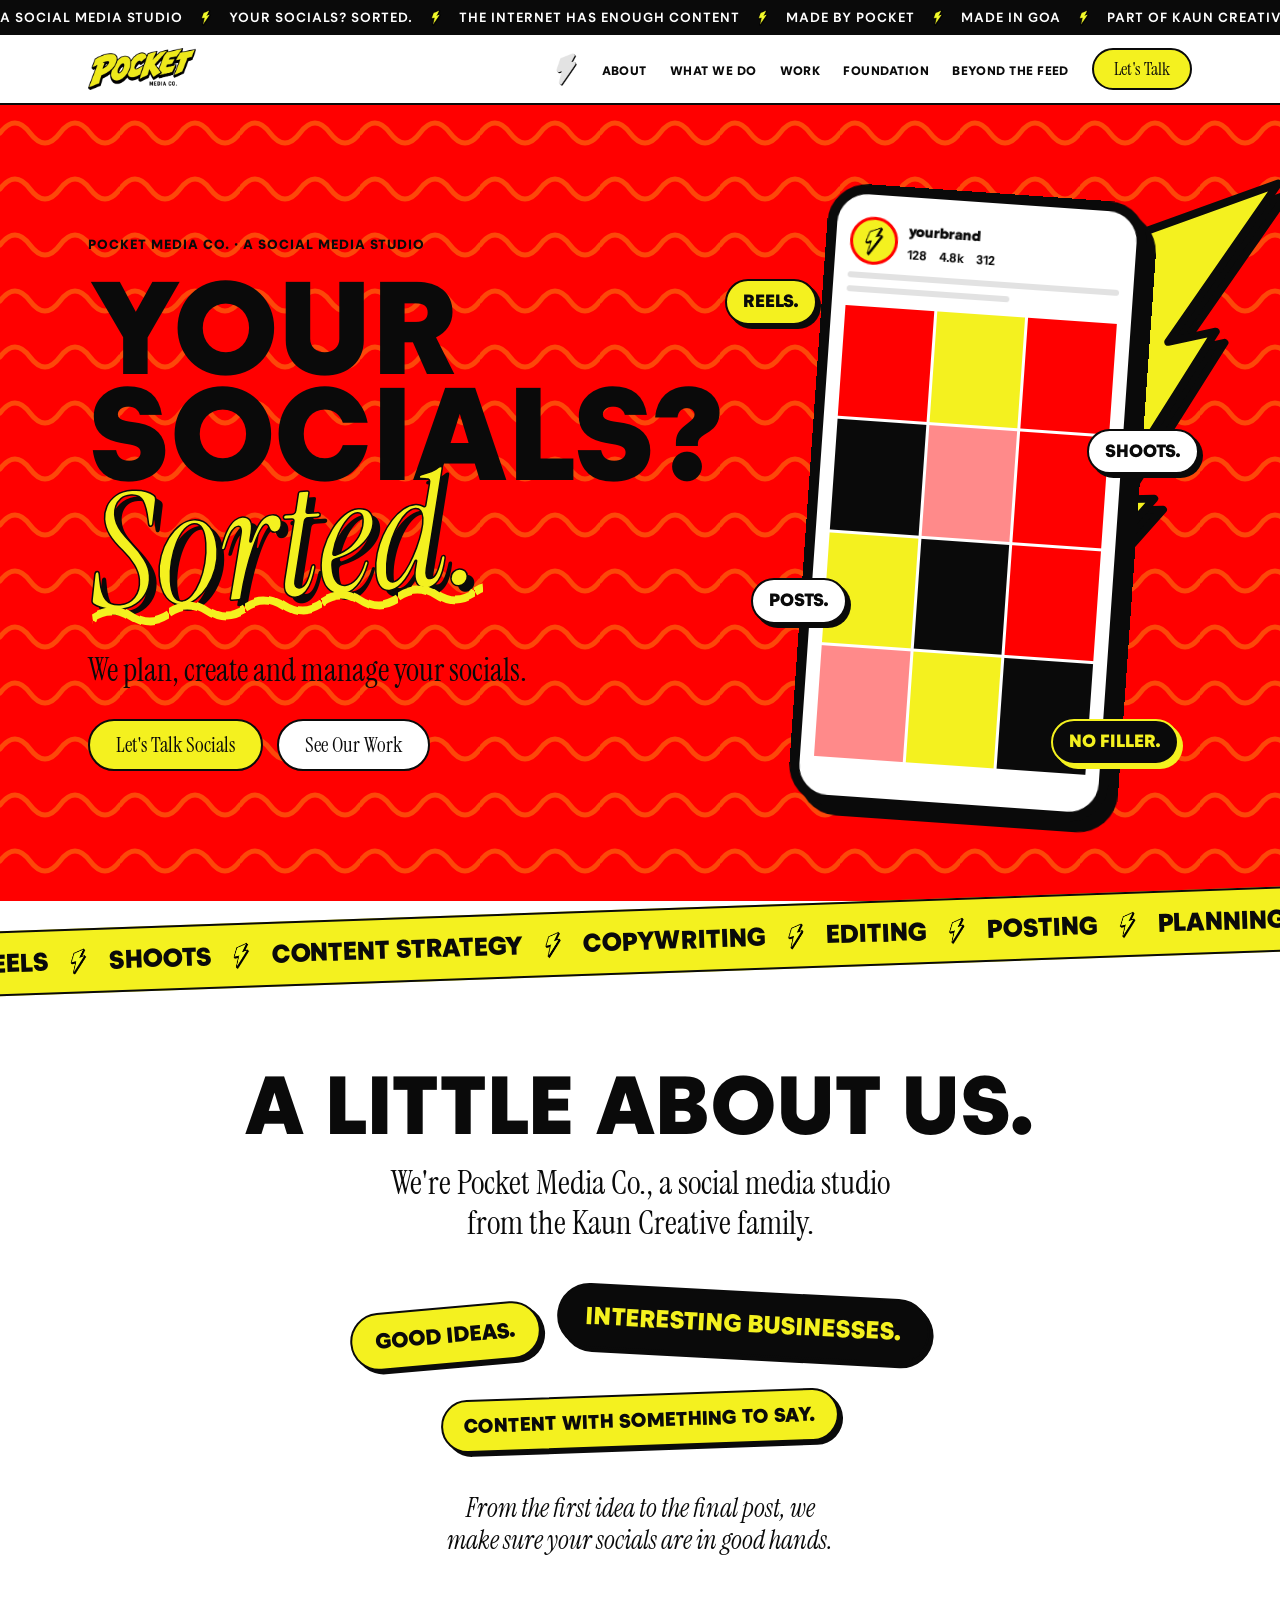
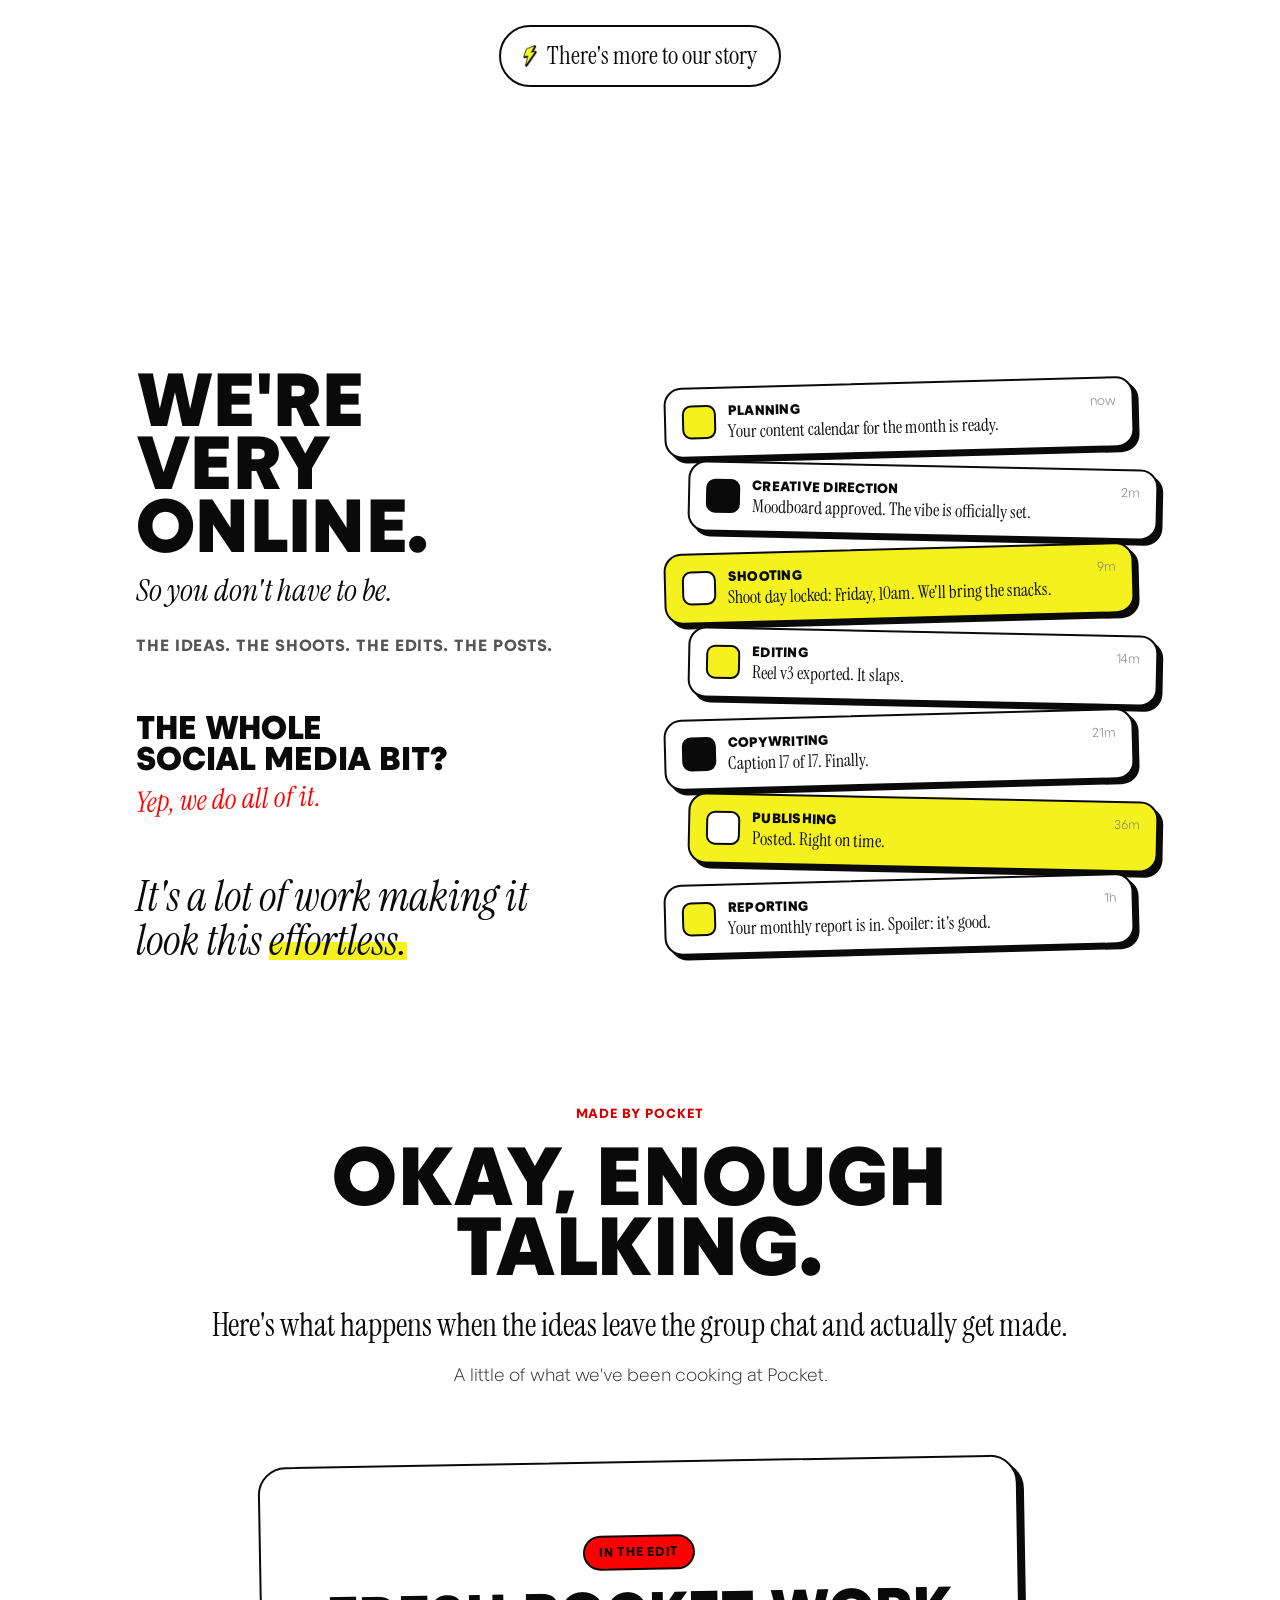
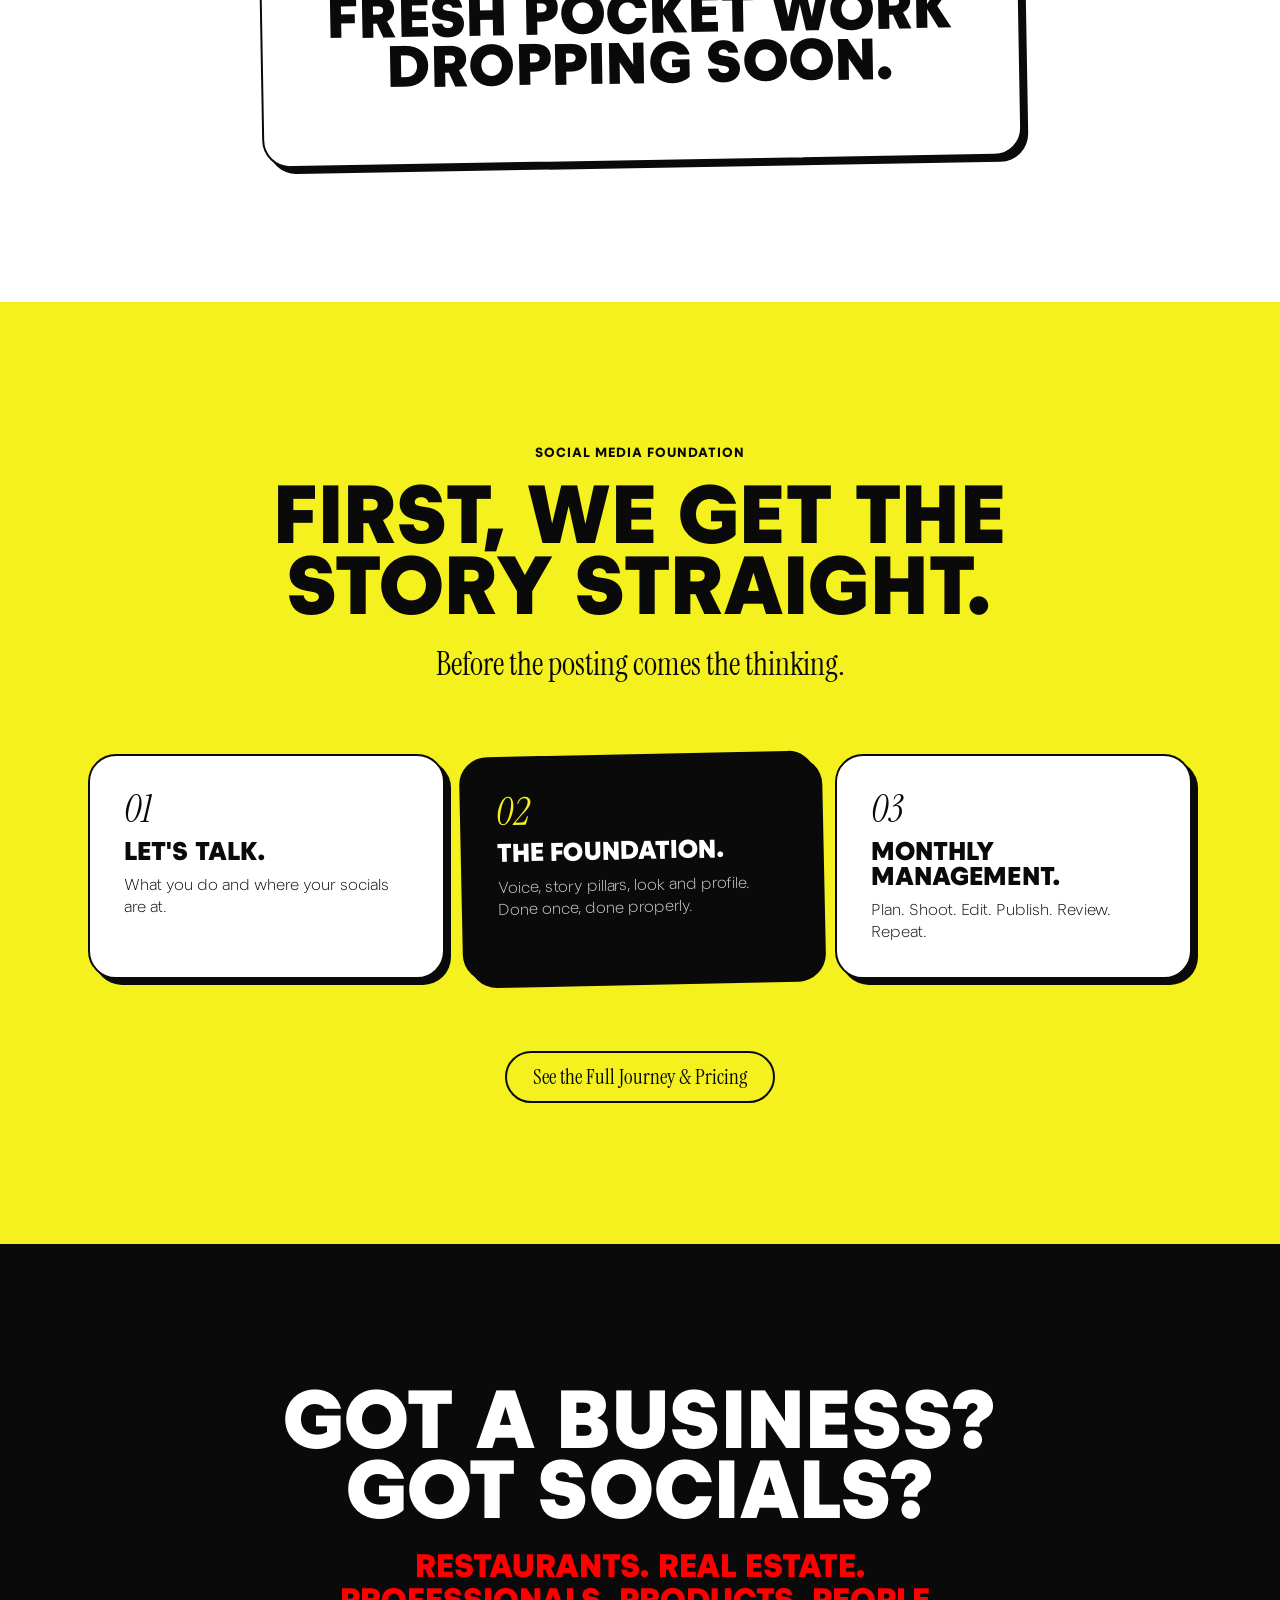
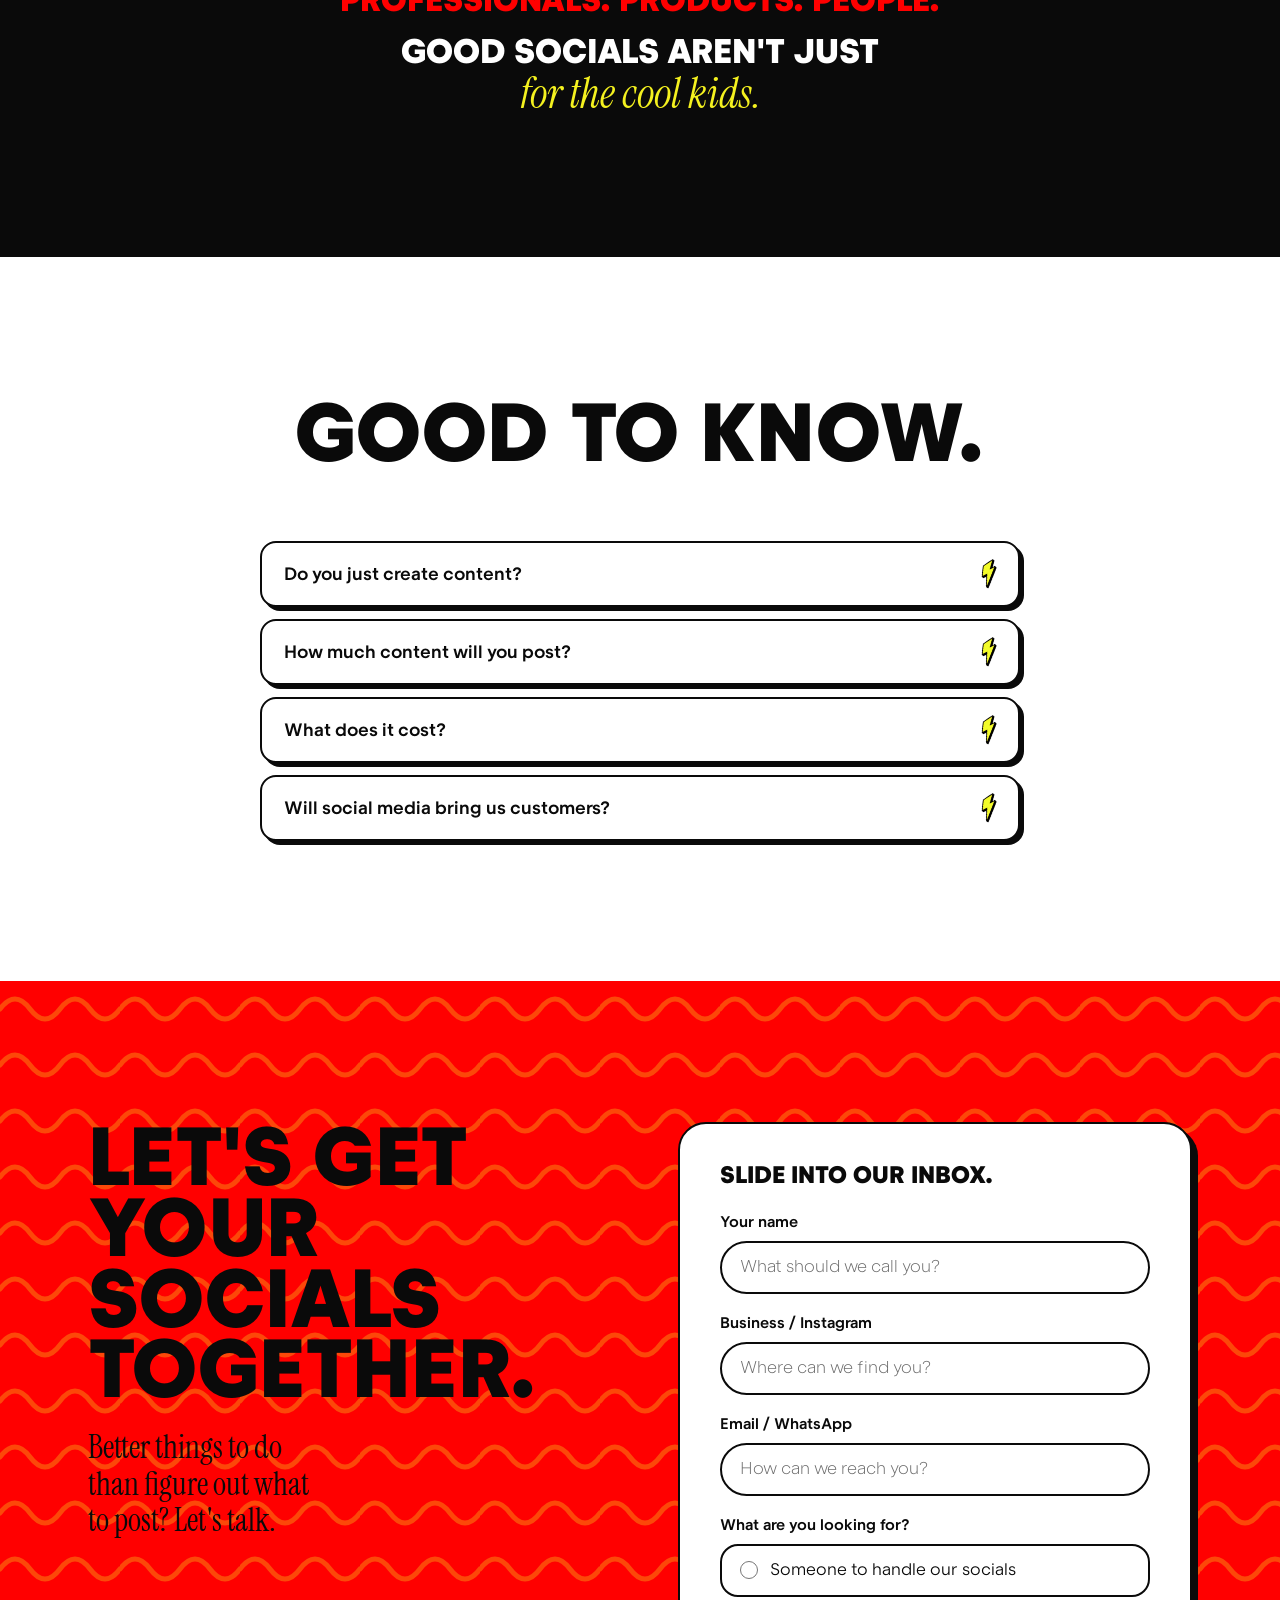
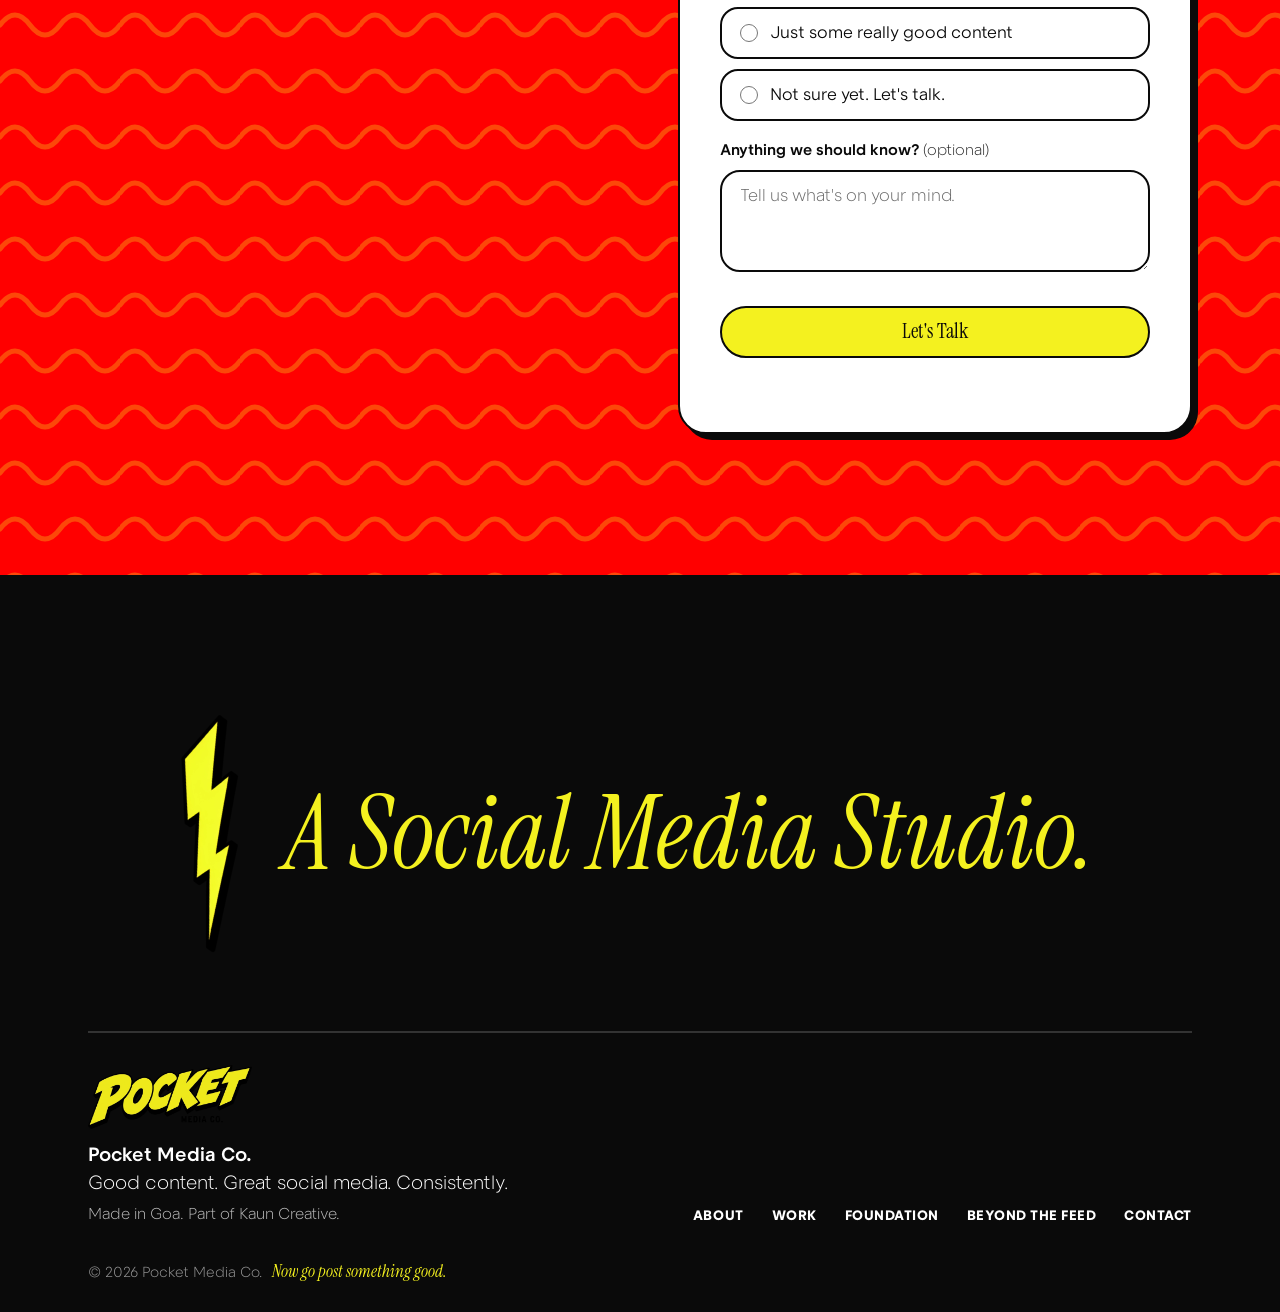
==== commit ba0d0b4d: "Roll the Poster Pop system across the site Co-Authored-By: Claude Opus 5.5 <noreply@anthropic.com> C" ====
--- a/index.html
+++ b/index.html
@@ -342,7 +342,7 @@
     </section>
 
     <!-- 06 WHO -->
-    <section class="s s--yellow s--flush" id="who" aria-labelledby="who-title">
+    <section class="s s--black" id="who" aria-labelledby="who-title">
       <div class="container">
         <div class="head" style="margin-bottom:0">
           <h2 id="who-title" class="h2">Got a business?<br> Got socials?</h2>
@@ -353,7 +353,7 @@
     </section>
 
     <!-- 07 GOOD TO KNOW -->
-    <section class="s" id="faq" style="--from: var(--yellow)" aria-labelledby="faq-title">
+    <section class="s" id="faq" style="--from: var(--black)" aria-labelledby="faq-title">
       <div class="container">
         <div class="head"><h2 id="faq-title" class="h2">Good to know.</h2></div>
         <div class="faq-list">
--- a/styles.css
+++ b/styles.css
@@ -693,3 +693,22 @@
   .js .note[data-reveal] { transform: translateY(18px) scale(0.96); }
   .js .note[data-reveal].is-in { transform: none; }
 }
+
+/* ==========================================================================
+   Poster Pop system: every outlined card gets the same hard shadow
+   ========================================================================== */
+:root { --shadow: 6px 6px 0 var(--black); --shadow-sm: 4px 4px 0 var(--black); }
+.soon, .journey li, .enquiry, .explorer, .price-card, .card, .slide { box-shadow: var(--shadow); }
+.faq-list details, .eco-logo, .tab { box-shadow: var(--shadow-sm); }
+.tab[aria-selected="true"] { box-shadow: none; translate: 2px 2px; }
+.s--black .card, .s--black .journey li { box-shadow: 6px 6px 0 var(--yellow); }
+/* A little tilt, never on everything */
+.soon { rotate: -1deg; }
+.journey li:nth-child(2) { rotate: -1.2deg; }
+.cards .card:nth-child(odd) { rotate: -0.8deg; }
+.cards .card:nth-child(even) { rotate: 0.8deg; }
+/* Who: its own black moment between yellow Foundation and the FAQ */
+#who .h2 { color: var(--white); }
+#who .statement { color: var(--white); }
+#who .statement em { color: var(--yellow); }
+#who .who-list { color: var(--red); }
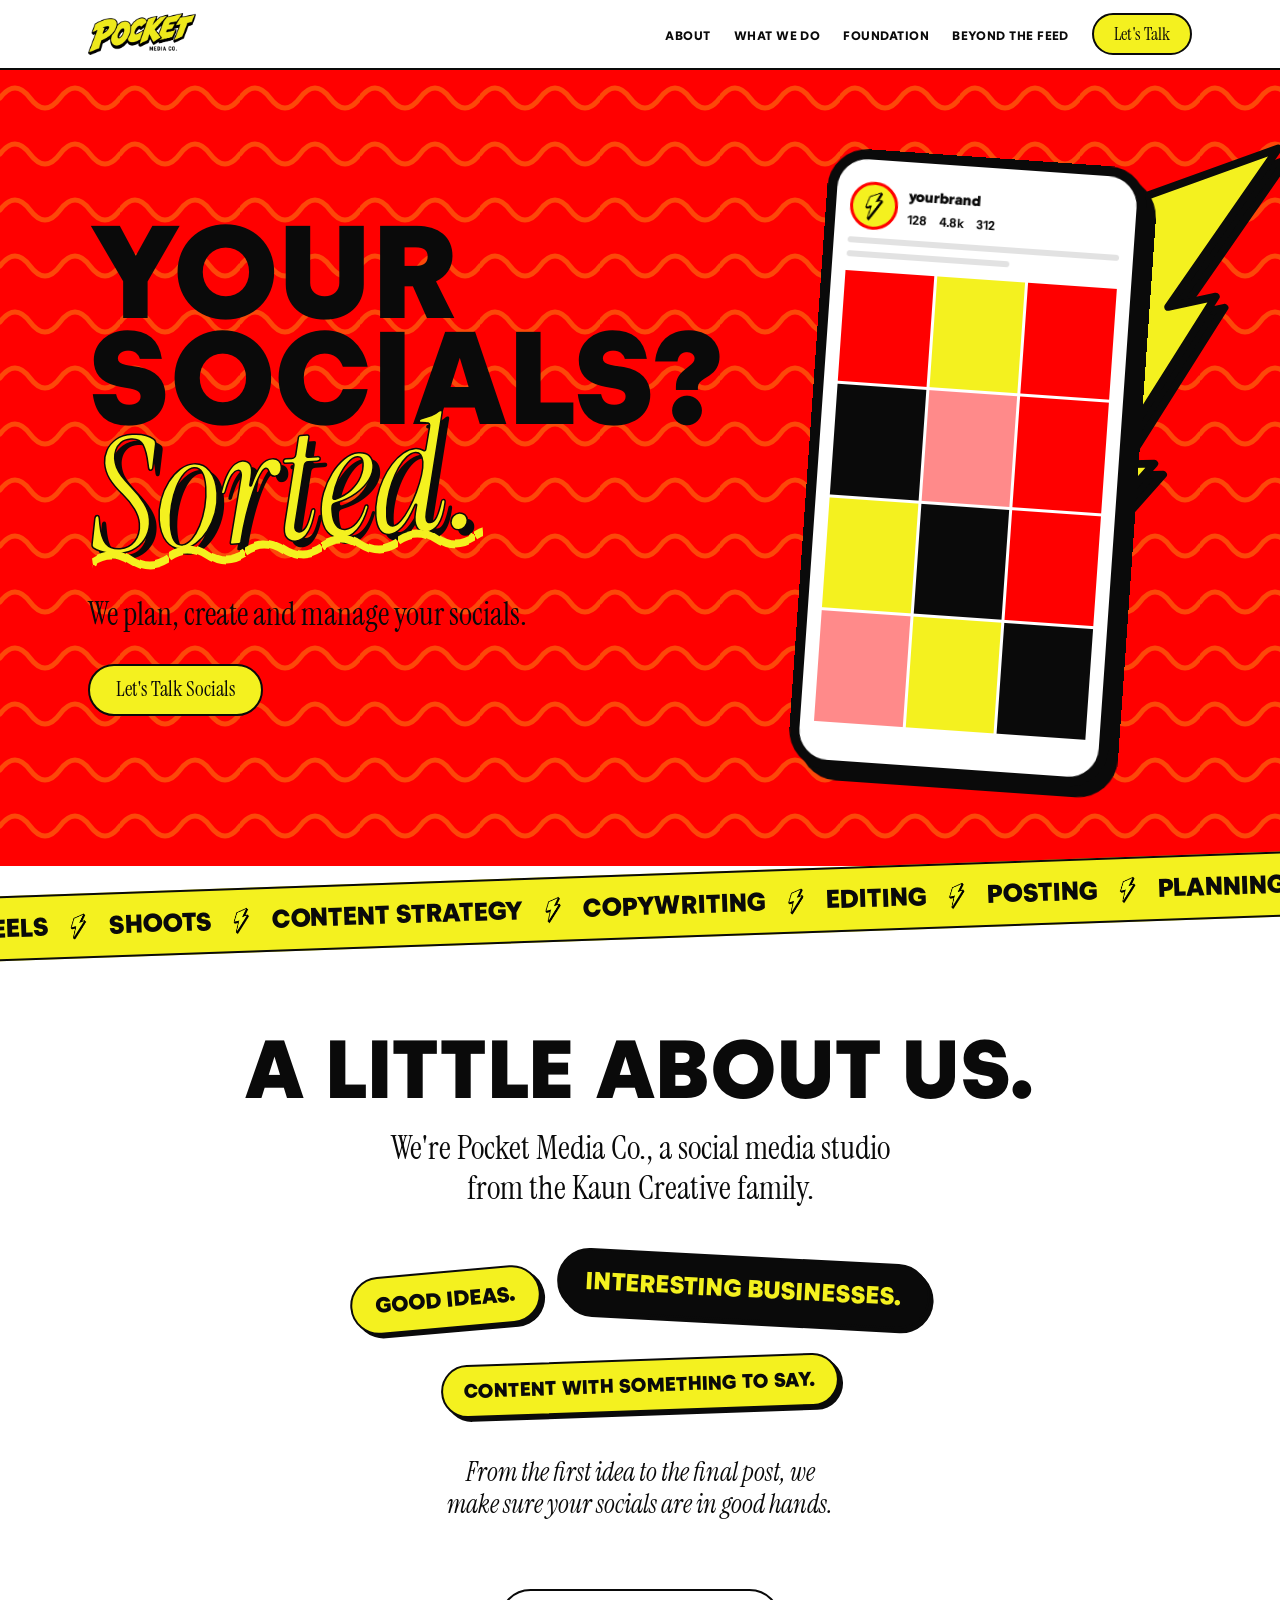
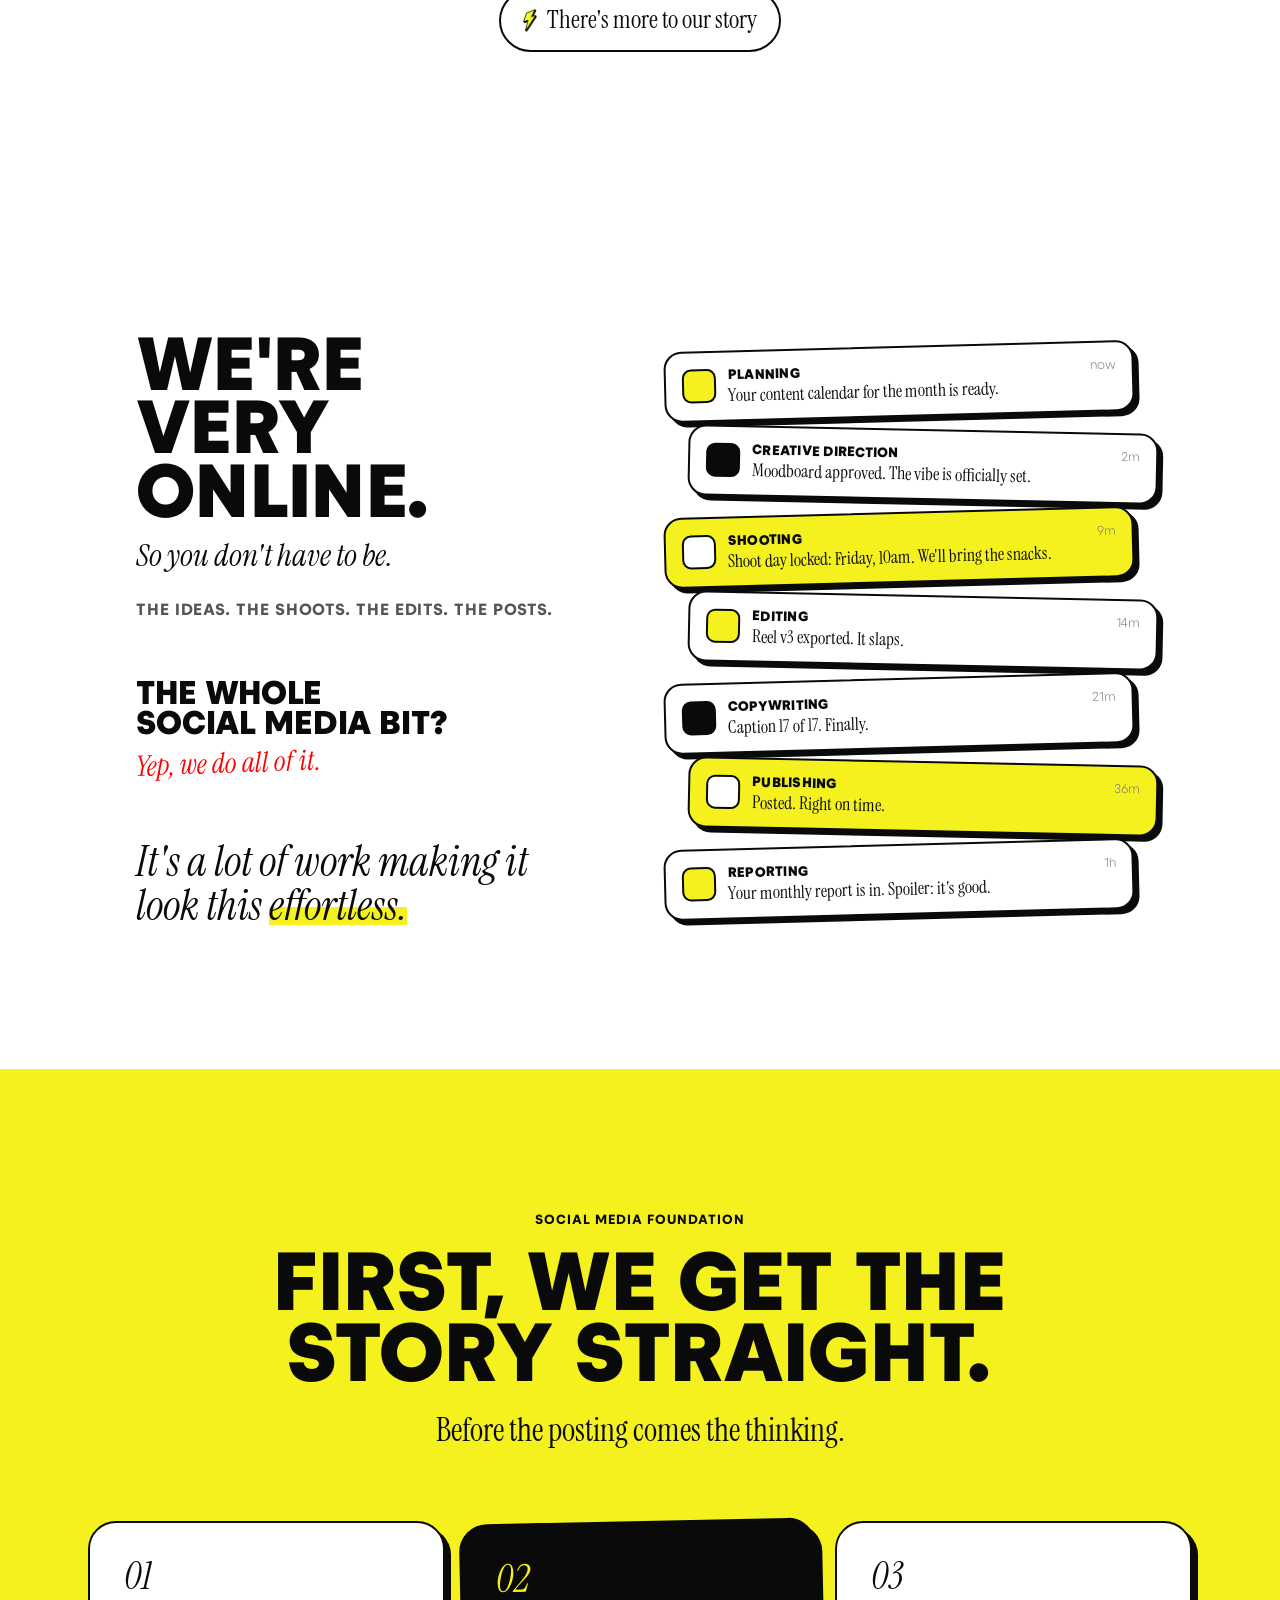
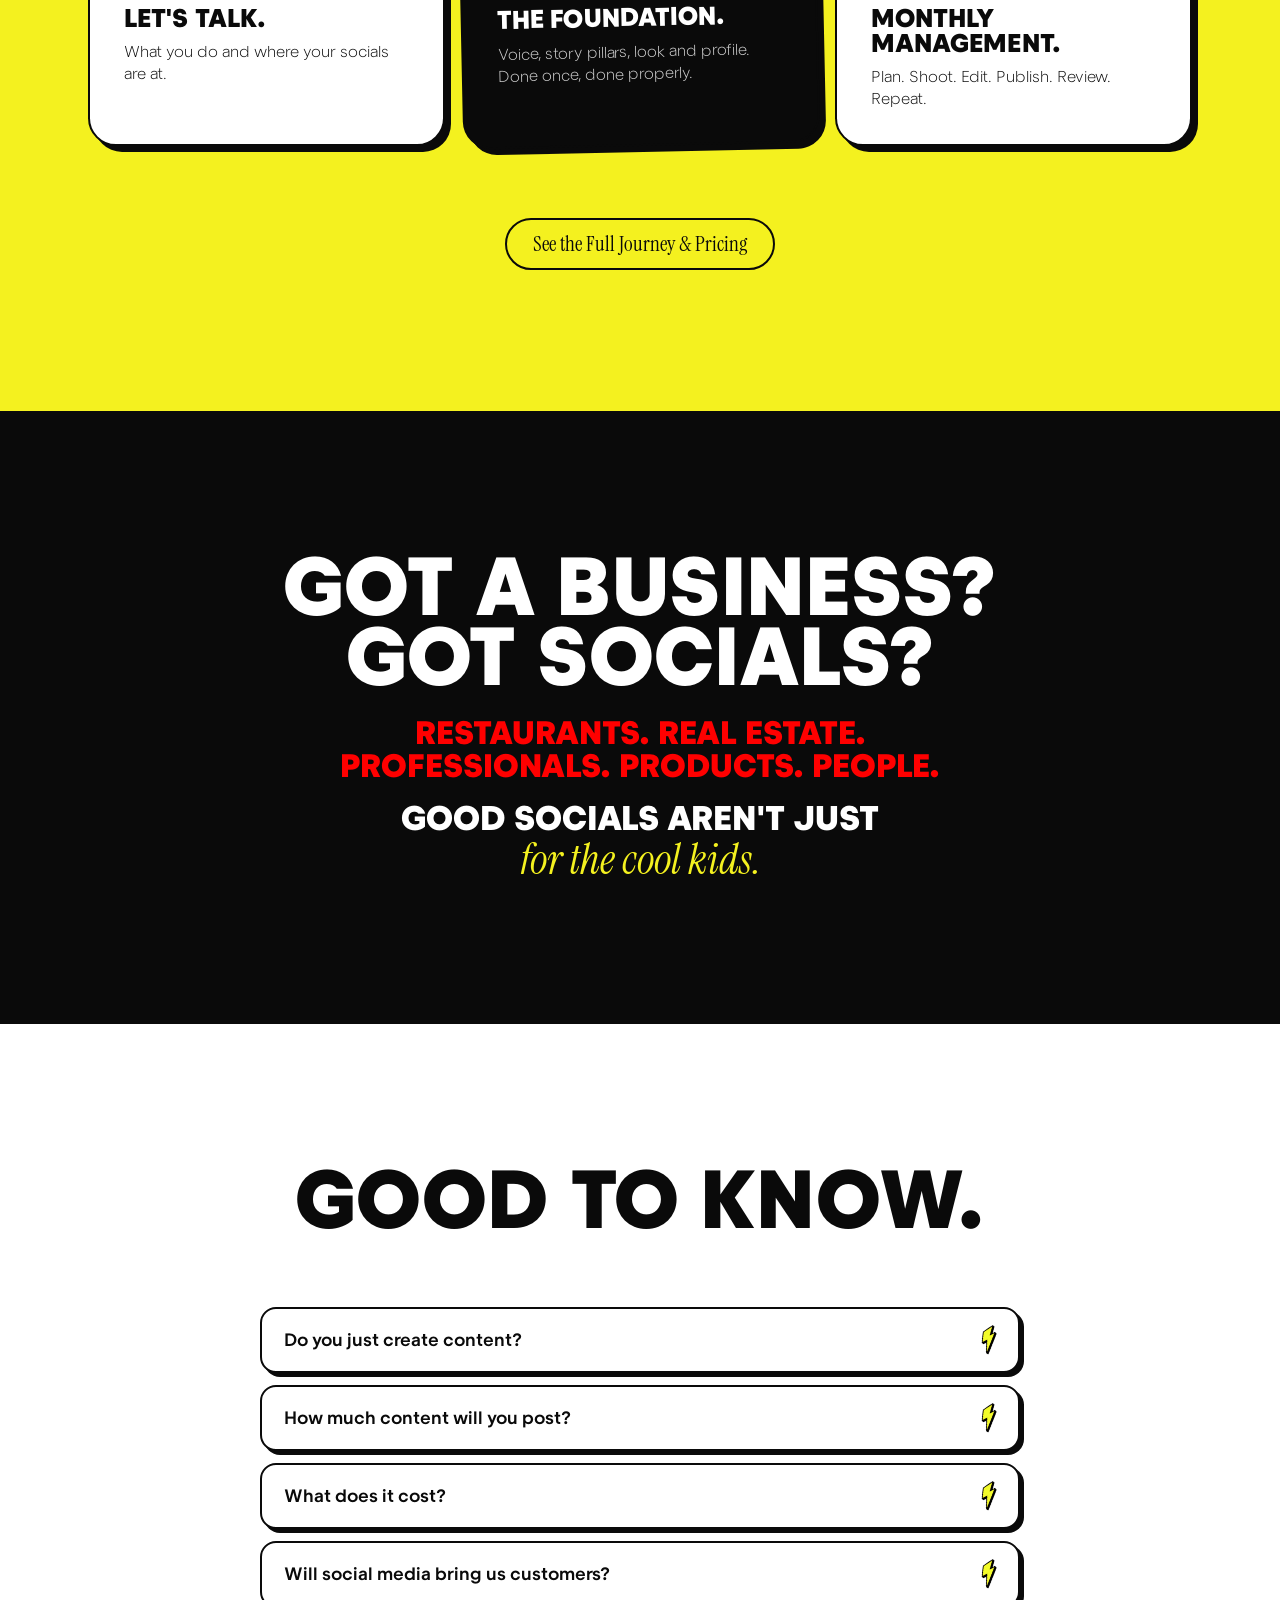
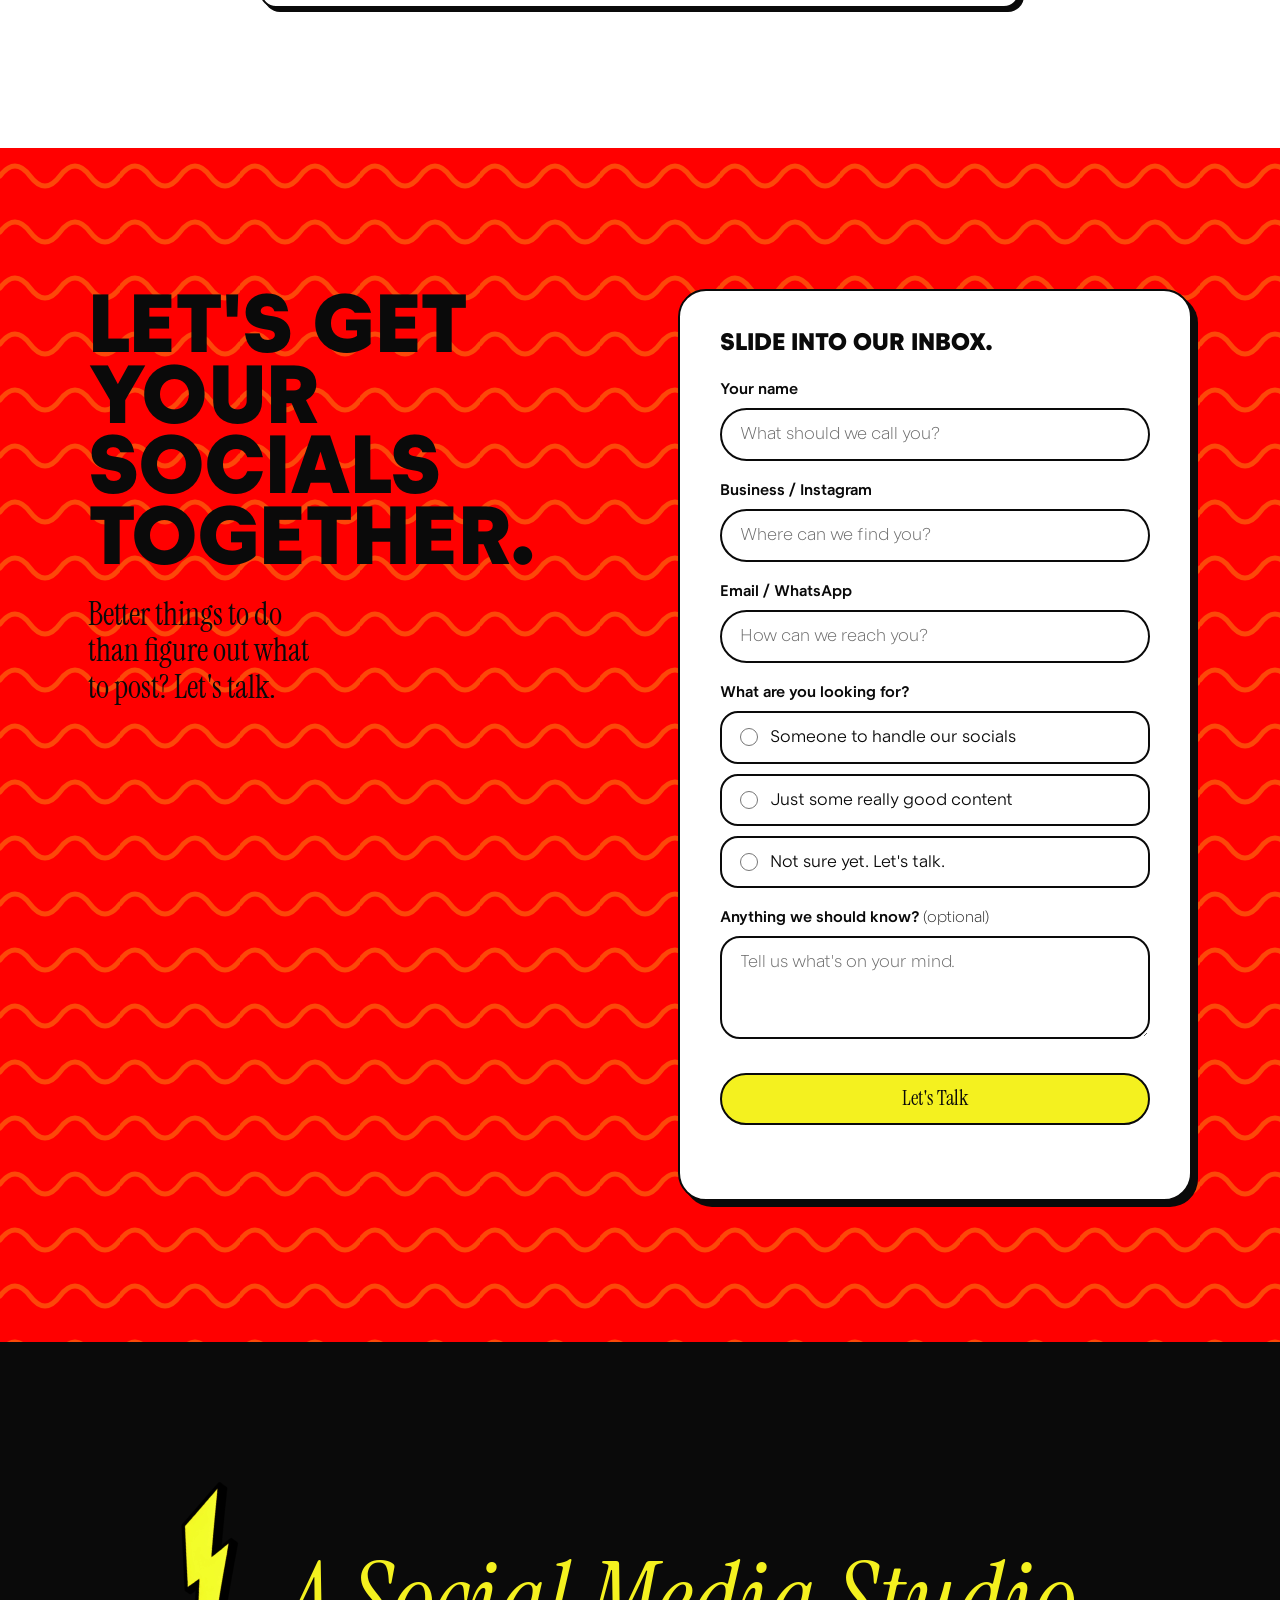
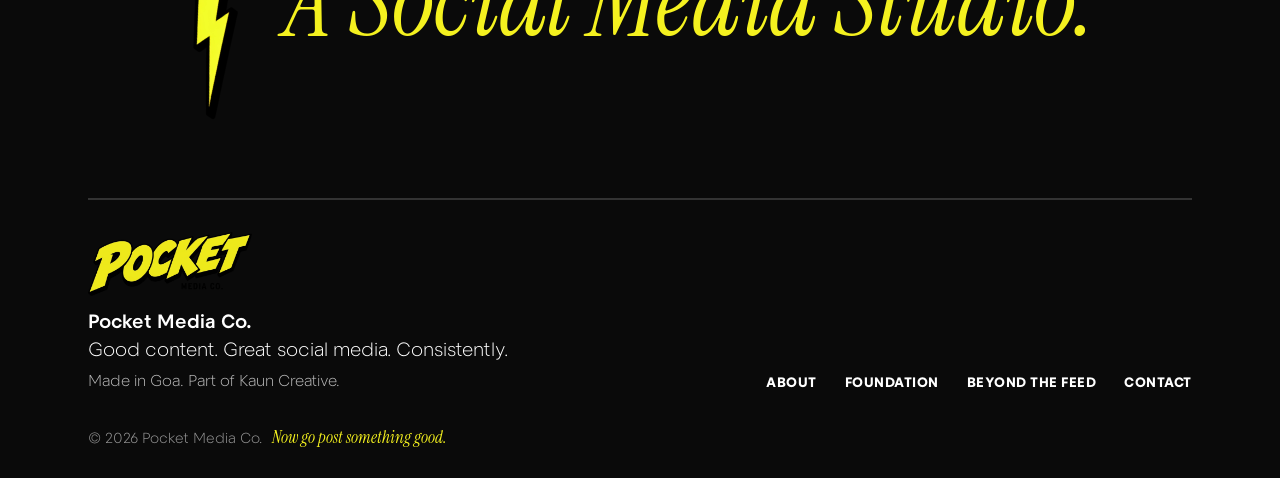
==== commit 8d170aa5: "Edit pass: remove decoration that competes with the message Drop the top ticker, logo hover note, sc" ====
--- a/index.html
+++ b/index.html
@@ -48,32 +48,12 @@
 <body>
   <a class="skip-link" href="#main">Skip to content</a>
 
-  <!-- ============ TICKER ============ -->
-  <div class="ticker" aria-hidden="true">
-    <div class="ticker-track">
-      <span>A Social Media Studio</span><img src="assets/img/bolt-3.webp" alt="">
-      <span>Your Socials? Sorted.</span><img src="assets/img/bolt-3.webp" alt="">
-      <span>The Internet Has Enough Content</span><img src="assets/img/bolt-3.webp" alt="">
-      <span>Made by Pocket</span><img src="assets/img/bolt-3.webp" alt="">
-      <span>Made in Goa</span><img src="assets/img/bolt-3.webp" alt="">
-      <span>Part of Kaun Creative</span><img src="assets/img/bolt-3.webp" alt="">
-      <span>A Social Media Studio</span><img src="assets/img/bolt-3.webp" alt="">
-      <span>Your Socials? Sorted.</span><img src="assets/img/bolt-3.webp" alt="">
-      <span>The Internet Has Enough Content</span><img src="assets/img/bolt-3.webp" alt="">
-      <span>Made by Pocket</span><img src="assets/img/bolt-3.webp" alt="">
-      <span>Made in Goa</span><img src="assets/img/bolt-3.webp" alt="">
-      <span>Part of Kaun Creative</span><img src="assets/img/bolt-3.webp" alt="">
-    </div>
-  </div>
-
   <!-- ============ HEADER / NAV ============ -->
   <header class="site-header" id="top">
     <div class="container header-inner">
       <a class="brand" href="#top" aria-label="Pocket Media Co. home">
         <img src="assets/img/logo.webp" alt="Pocket Media Co." width="1200" height="468">
-        <span class="brand-note" aria-hidden="true">Psst. That's us.</span>
       </a>
-      <span class="scroll-bolt" aria-hidden="true"><span class="scroll-bolt-fill"></span></span>
       <button class="nav-toggle" aria-expanded="false" aria-controls="site-nav">
         <span class="nav-toggle-bar"></span>
         <span class="visually-hidden">Menu</span>
@@ -82,7 +62,6 @@
         <ul>
           <li><a href="#about">About</a></li>
           <li><a href="#services">What We Do</a></li>
-          <li><a href="#work">Work</a></li>
           <li><a href="foundation.html">Foundation</a></li>
           <li><a href="beyond-the-feed.html">Beyond the Feed</a></li>
           <li><a class="pill pill-solid" href="#contact" data-track="cta_nav_lets_talk">Let's Talk</a></li>
@@ -98,7 +77,6 @@
       <img class="bolt bolt-hero-m" src="assets/img/bolt-3.webp" alt="" aria-hidden="true">
       <div class="container hero-grid">
         <div class="hero-text">
-        <p class="eyebrow">Pocket Media Co. · A Social Media Studio</p>
         <h1 id="hero-title" class="h1">
           <span class="hl">Your socials?</span><br>
           <span class="hl"><em class="accent">Sorted.</em></span>
@@ -106,7 +84,6 @@
         <p class="lead">We plan, create and manage your socials.</p>
         <div class="btn-row">
           <a class="pill pill-solid" href="#contact" data-track="cta_hero_lets_talk_socials">Let's Talk Socials</a>
-          <a class="pill" href="#work" data-track="cta_hero_see_work">See Our Work</a>
         </div>
         </div>
 
@@ -119,10 +96,6 @@
             <span class="hp-line"></span><span class="hp-line short"></span>
             <div class="hp-grid"><i></i><i></i><i></i><i></i><i></i><i></i><i></i><i></i><i></i><i></i><i></i><i></i></div>
           </div>
-          <span class="float-sticker fs-1">Reels.</span>
-          <span class="float-sticker fs-2">Shoots.</span>
-          <span class="float-sticker fs-3">Posts.</span>
-          <span class="float-sticker fs-4">No filler.</span>
         </div>
       </div>
     </section>
@@ -265,8 +238,10 @@
       </div>
     </section>
 
-    <!-- 04 MADE BY POCKET -->
-    <section class="s s--flush" id="work" aria-labelledby="work-title">
+    <!-- 04 MADE BY POCKET: hidden until there are real Pocket projects to show.
+         To launch: fill in .showcase below, remove "hidden" from it and from this section,
+         delete .soon, and add "Work" back to the nav, footer and hero ("See Our Work"). -->
+    <section class="s s--flush" id="work" aria-labelledby="work-title" hidden>
       <div class="container">
         <div class="head">
           <p class="eyebrow">Made by Pocket</p>
@@ -437,7 +412,6 @@
         </div>
         <nav class="footer-nav" aria-label="Footer">
           <a href="#about">About</a>
-          <a href="#work">Work</a>
           <a href="foundation.html">Foundation</a>
           <a href="beyond-the-feed.html">Beyond the Feed</a>
           <a href="#contact">Contact</a>
--- a/styles.css
+++ b/styles.css
@@ -120,10 +120,6 @@
 .stickers--small li { font-size: 0.78rem; padding: 6px 14px; }
 
 /* ---------- Ticker ---------- */
-.ticker { background: var(--black); color: var(--white); overflow: hidden; white-space: nowrap; font-size: 0.78rem; font-weight: 700; letter-spacing: 0.08em; text-transform: uppercase; }
-.ticker-track { display: inline-flex; align-items: center; gap: 18px; padding: 8px 0; animation: ticker 44s linear infinite; }
-.ticker-track img { width: 10px; }
-.ticker:hover .ticker-track { animation-play-state: paused; }
 @keyframes ticker { to { transform: translateX(-50%); } }
 
 /* ---------- Header ---------- */
@@ -131,10 +127,6 @@
 .header-inner { display: flex; align-items: center; height: var(--header-h); }
 .brand { position: relative; display: inline-block; margin-right: auto; }
 .brand img { height: 42px; width: auto; }
-.brand-note { position: absolute; left: 100%; top: 50%; margin-left: 10px; white-space: nowrap; font-family: var(--serif); font-style: italic; font-size: 1.05rem; background: var(--yellow); border: 2px solid var(--black); border-radius: 999px; padding: 2px 12px; opacity: 0; transform: translate(-6px, -50%) rotate(-4deg); transition: opacity 0.2s ease, transform 0.25s cubic-bezier(.3,1.6,.5,1); pointer-events: none; }
-.brand:hover .brand-note, .brand:focus-visible .brand-note { opacity: 1; transform: translate(0, -50%) rotate(-4deg); }
-.scroll-bolt { width: 20px; height: 32px; flex: none; margin-right: clamp(12px, 2vw, 28px); filter: drop-shadow(1.5px 1.5px 0 var(--black)); }
-.scroll-bolt-fill { display: block; width: 100%; height: 100%; background: linear-gradient(to top, var(--yellow) var(--progress, 0%), #e3e3e3 var(--progress, 0%)); -webkit-mask: url("assets/img/bolt-3.webp") center / contain no-repeat; mask: url("assets/img/bolt-3.webp") center / contain no-repeat; }
 .site-nav ul { display: flex; align-items: center; gap: clamp(14px, 1.8vw, 28px); }
 .site-nav a { white-space: nowrap; }
 .site-nav a:not(.pill) { font-weight: 800; text-transform: uppercase; font-size: clamp(0.72rem, 0.9vw, 0.82rem); letter-spacing: 0.04em; text-decoration: none; }
@@ -152,7 +144,6 @@
 @media (max-width: 1000px) {
   :root { --header-h: 60px; }
   .brand img { height: 36px; }
-  .brand-note { display: none; }
   .nav-toggle { display: block; }
   .site-nav { position: absolute; top: 100%; left: 0; right: 0; background: var(--white); border-bottom: var(--stroke); padding: 8px var(--gutter) 24px; display: none; }
   .site-nav.is-open { display: block; }
@@ -354,11 +345,6 @@
 /* =========================================================
    Motion (all off under prefers-reduced-motion)
    ========================================================= */
-@media (pointer: fine) {
-  body { cursor: url("assets/img/cursor-bolt.png") 15 1, auto; }
-  a, button, summary, label, .tab { cursor: pointer; }
-  input[type="text"], textarea { cursor: text; }
-}
 @media (prefers-reduced-motion: reduce) {
   html { scroll-behavior: auto; }
   *, *::before, *::after { animation: none !important; transition: none !important; }
@@ -387,7 +373,7 @@
   .h2 { transition: rotate 0.25s cubic-bezier(.3,1.6,.5,1), scale 0.25s cubic-bezier(.3,1.6,.5,1); }
   .h2:hover { rotate: -1deg; scale: 1.015; }
   @keyframes zap-shake { 0%, 100% { translate: 0 0; rotate: 0deg; } 20% { translate: -2px 1px; rotate: -8deg; } 40% { translate: 2px -1px; rotate: 7deg; } 60% { translate: -1px 0; rotate: -5deg; } 80% { translate: 1px 0; rotate: 3deg; } }
-  .hero:has(.btn-row a:hover) .bolt-hero, .hero:has(.btn-row a:hover) .bolt-hero-m, .site-footer:hover .footer-bolt, body:has(.pill:hover) .scroll-bolt { animation: zap-shake 0.45s ease; }
+  .hero:has(.btn-row a:hover) .bolt-hero, .hero:has(.btn-row a:hover) .bolt-hero-m, .site-footer:hover .footer-bolt { animation: zap-shake 0.45s ease; }
   .panel:not([hidden]) { animation: fade-up 0.4s ease both; }
 }
 
@@ -405,7 +391,6 @@
    ========================================================= */
 .slides { display: grid; gap: clamp(28px, 4vw, 48px); max-width: 1120px; margin: 0 auto; }
 .slide { position: relative; background: var(--white); border: var(--stroke); border-radius: var(--radius); padding: clamp(24px, 4vw, 56px); overflow: hidden; }
-.slide::after { content: ""; position: absolute; top: clamp(18px, 3vw, 32px); right: clamp(18px, 3vw, 32px); width: 34px; height: 48px; background: url("assets/img/bolt-3.webp") center / contain no-repeat; transform: rotate(14deg); }
 .slide-head { display: flex; align-items: baseline; gap: 18px; padding-bottom: 18px; border-bottom: 3px solid var(--red); margin-bottom: clamp(24px, 4vw, 44px); padding-right: 48px; }
 .slide-num { font-family: var(--serif); font-style: italic; font-size: clamp(2.6rem, 5vw, 4rem); line-height: 0.8; color: var(--red); }
 .slide-title { font-weight: 900; text-transform: uppercase; font-size: clamp(1.4rem, 3vw, 2.4rem); line-height: 1; text-wrap: balance; }
@@ -535,17 +520,6 @@
 .hp-grid i:nth-child(3n+2) { background-color: var(--yellow); }
 .hp-grid i:nth-child(4n) { background-color: var(--black); }
 .hp-grid i:nth-child(5n) { background-color: #ff8a8a; }
-.float-sticker {
-  position: absolute; z-index: 2; white-space: nowrap;
-  font-weight: 900; text-transform: uppercase; font-size: clamp(0.85rem, 1.3vw, 1.05rem);
-  background: var(--yellow); border: var(--stroke); border-radius: 999px; padding: 8px 16px;
-  box-shadow: 4px 4px 0 var(--black);
-  transform: translateY(calc(var(--sy) * var(--k, 1) * 1px)) rotate(var(--r, -6deg));
-}
-.fs-1 { left: -26%; top: 14%; --r: -8deg; --k: -0.12; }
-.fs-2 { right: -22%; top: 38%; --r: 7deg; --k: 0.1; background: var(--white); }
-.fs-3 { left: -18%; top: 62%; --r: 5deg; --k: -0.08; background: var(--white); }
-.fs-4 { right: -16%; bottom: 8%; --r: -5deg; --k: 0.14; background: var(--black); color: var(--yellow); border-color: var(--yellow); box-shadow: 4px 4px 0 var(--yellow); }
 @media (max-width: 860px) {
   .hero-grid { grid-template-columns: 1fr; }
   .hero-visual { display: none; }
@@ -573,10 +547,7 @@
 .story-pill[aria-expanded="true"] { background: var(--yellow); }
 
 @media (prefers-reduced-motion: no-preference) {
-  .float-sticker { transition: transform 0.15s linear; }
   .hero-phone { animation: phone-in 0.9s cubic-bezier(.2,1.2,.4,1) 0.3s both; }
-  .float-sticker { animation: fade-up 0.6s ease both; }
-  .fs-1 { animation-delay: 0.7s; } .fs-2 { animation-delay: 0.85s; } .fs-3 { animation-delay: 1s; } .fs-4 { animation-delay: 1.15s; }
   @keyframes phone-in { from { opacity: 0; transform: translateY(40px) rotate(12deg); } to { opacity: 1; transform: rotate(4deg); } }
   .nope-stamp { animation: none; }
   .js .nope-stamp[data-reveal] { transform: scale(1.6) rotate(-6deg); }
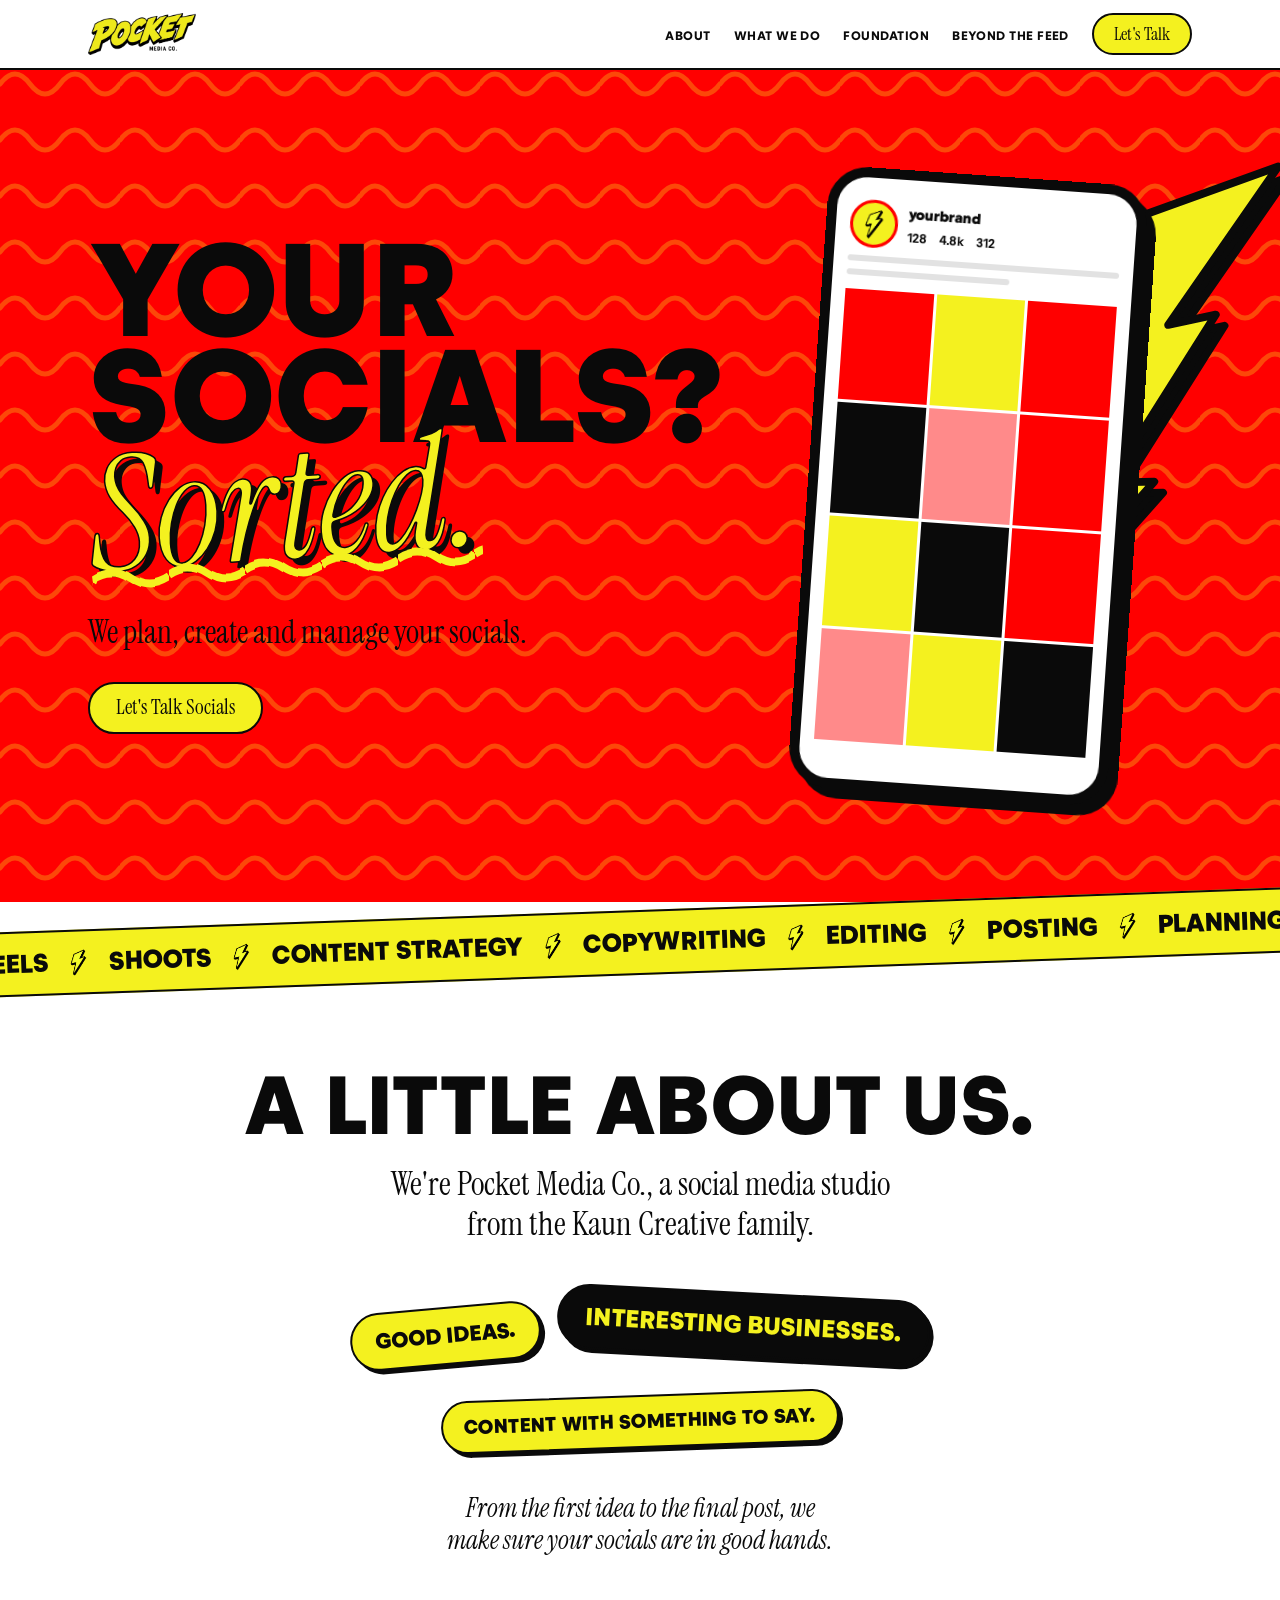
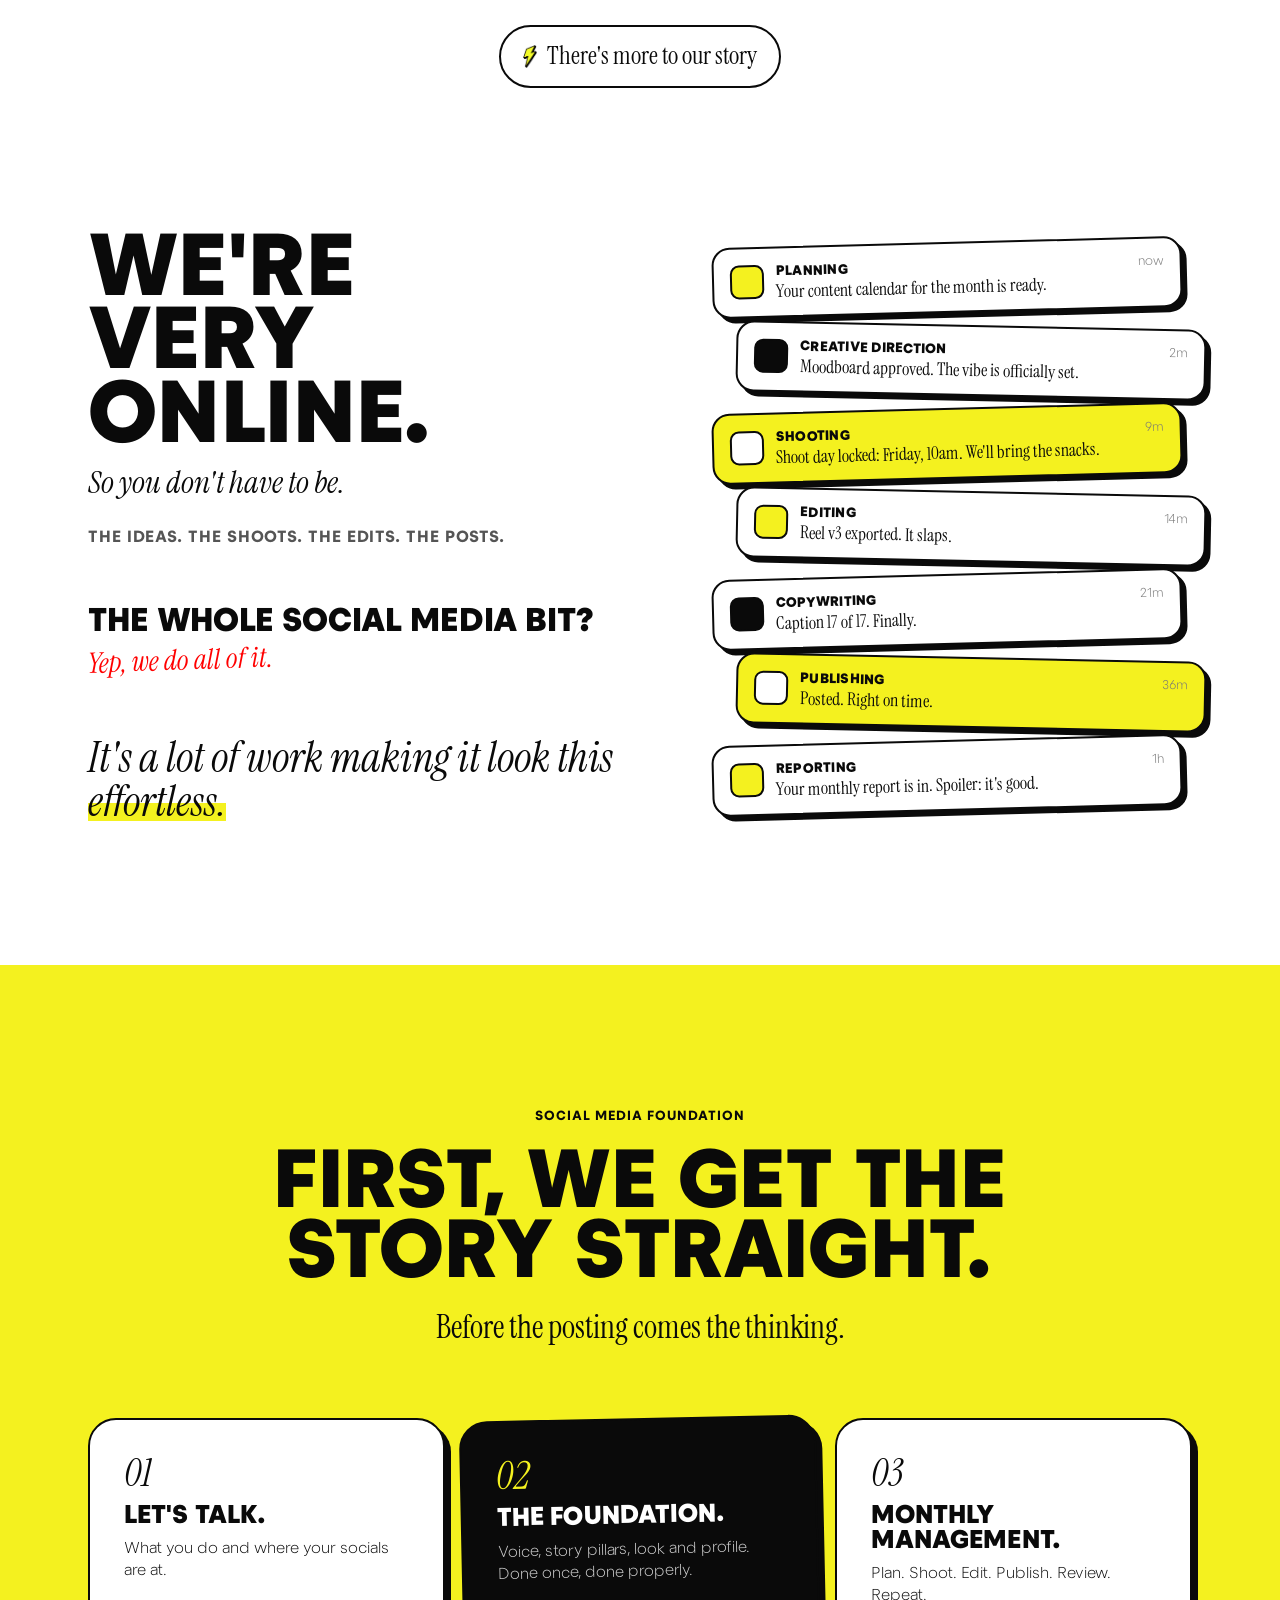
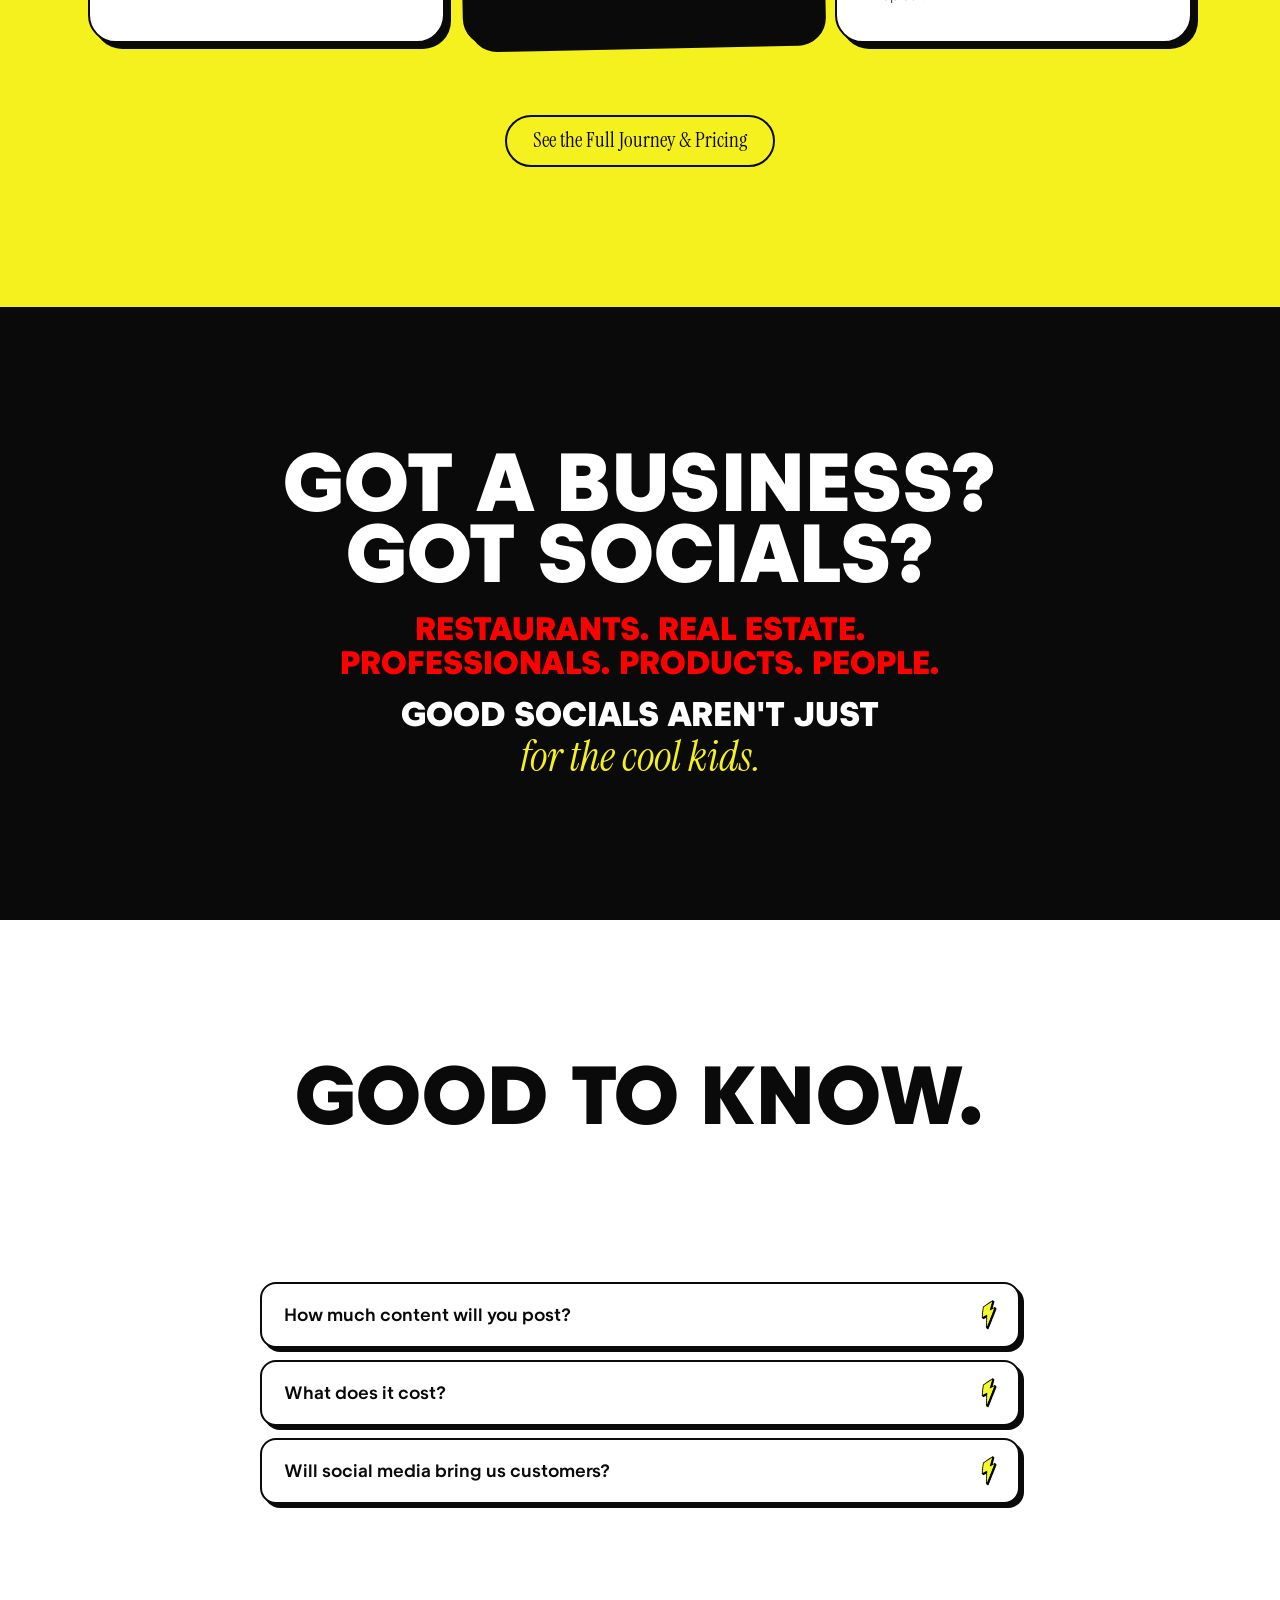
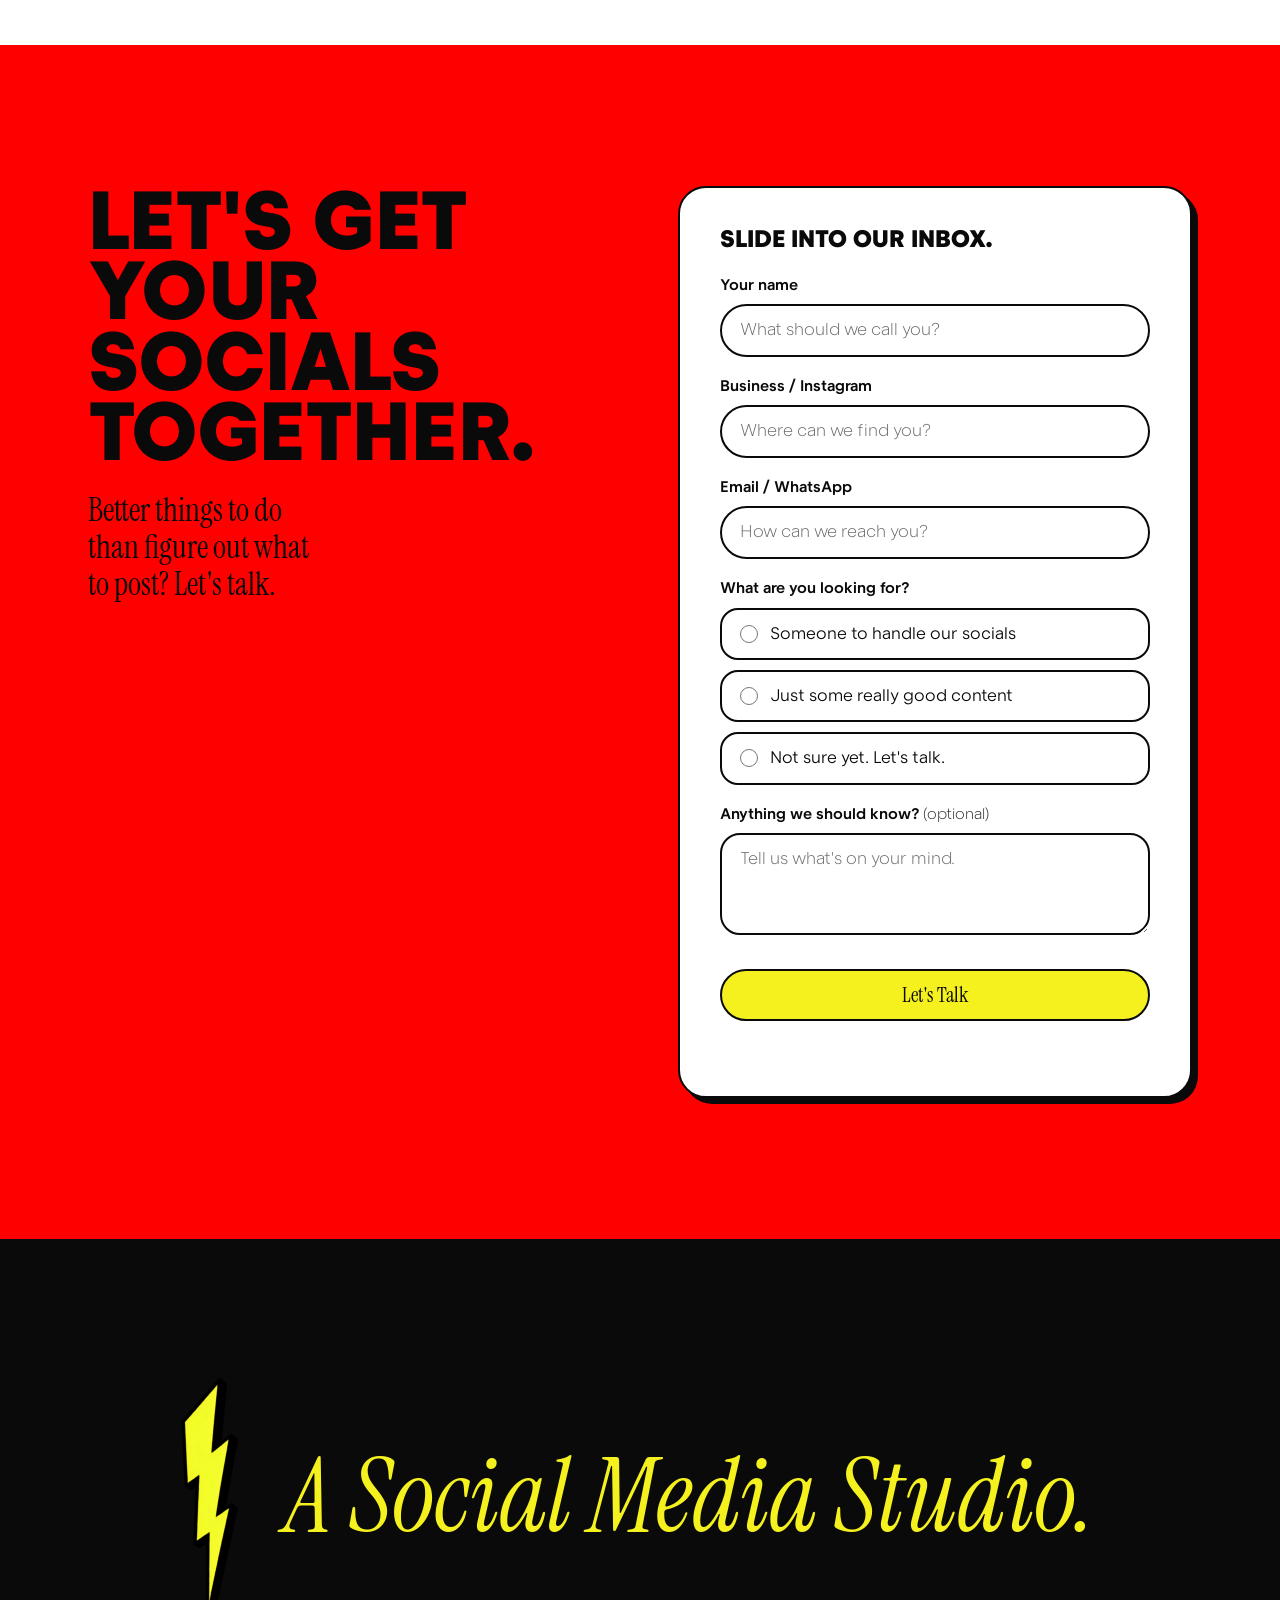
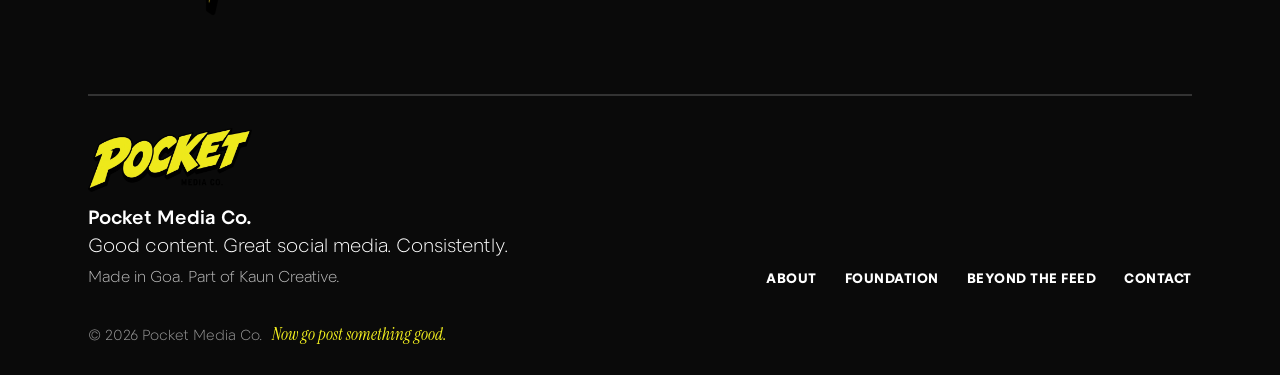
==== commit afba3bfe: "Visual polish: spacing, alignment and legibility Collapse the double gap between About and What We D" ====
--- a/index.html
+++ b/index.html
@@ -101,7 +101,7 @@
     </section>
 
     <!-- 02 ABOUT -->
-    <section class="s" id="about" style="--from: var(--red)" aria-labelledby="about-title">
+    <section class="s" id="about" aria-labelledby="about-title">
       <div class="band" aria-hidden="true">
         <div class="band-track">
           <span>Reels</span><img src="assets/img/bolt-3.webp" alt=""><span>Shoots</span><img src="assets/img/bolt-3.webp" alt=""><span>Content strategy</span><img src="assets/img/bolt-3.webp" alt=""><span>Copywriting</span><img src="assets/img/bolt-3.webp" alt=""><span>Editing</span><img src="assets/img/bolt-3.webp" alt=""><span>Posting</span><img src="assets/img/bolt-3.webp" alt=""><span>Planning</span><img src="assets/img/bolt-3.webp" alt=""><span>Reporting</span><img src="assets/img/bolt-3.webp" alt=""><span>Less filler</span><img src="assets/img/bolt-3.webp" alt=""><span>More feeling</span><img src="assets/img/bolt-3.webp" alt=""><span>A feed that's actually you</span><img src="assets/img/bolt-3.webp" alt="">
@@ -120,7 +120,7 @@
 
         <div class="center about-more">
           <button class="story-toggle story-pill" type="button" aria-expanded="false" aria-controls="our-story" data-track="about_story_toggle"><img class="story-pill-bolt" src="assets/img/bolt-3.webp" alt="" aria-hidden="true">
-            <span class="story-toggle-label">There's more to our story</span> <span class="story-toggle-icon" aria-hidden="true">↓</span>
+            <span class="story-toggle-label">There's more to our story</span>
           </button>
         </div>
       </div>
@@ -216,7 +216,7 @@
     </section>
 
     <!-- 03 WHAT WE DO (one primary offer) -->
-    <section class="s wwd" id="services" aria-labelledby="services-title">
+    <section class="s s--flush wwd" id="services" aria-labelledby="services-title">
       <div class="container wwd-grid">
         <div class="wwd-copy">
           <h2 id="services-title" class="h2 wwd-title">We're<br><span class="very-line"><span class="very">very<span class="very-y" aria-hidden="true"></span></span></span><br>online.</h2>
@@ -300,7 +300,7 @@
     </section>
 
     <!-- 05 FOUNDATION (teaser; full journey and pricing on foundation.html) -->
-    <section class="s s--yellow" id="foundation" style="--from: var(--white)" aria-labelledby="foundation-title">
+    <section class="s s--yellow" id="foundation" aria-labelledby="foundation-title">
       <div class="container">
         <div class="head">
           <p class="eyebrow">Social Media Foundation</p>
@@ -328,7 +328,7 @@
     </section>
 
     <!-- 07 GOOD TO KNOW -->
-    <section class="s" id="faq" style="--from: var(--black)" aria-labelledby="faq-title">
+    <section class="s" id="faq" aria-labelledby="faq-title">
       <div class="container">
         <div class="head"><h2 id="faq-title" class="h2">Good to know.</h2></div>
         <div class="faq-list">
@@ -362,7 +362,7 @@
     </section>
 
     <!-- 08 CONTACT -->
-    <section class="s s--red" id="contact" style="--from: var(--white)" aria-labelledby="contact-title">
+    <section class="s s--red" id="contact" aria-labelledby="contact-title">
       <div class="container contact-grid">
         <div class="contact-copy">
           <h2 id="contact-title" class="h2">Let's get your socials together.</h2>
@@ -396,7 +396,7 @@
   </main>
 
   <!-- ============ FOOTER ============ -->
-  <footer class="site-footer" style="--from: var(--red)">
+  <footer class="site-footer">
     <div class="container">
       <div class="footer-sign">
         <img class="footer-bolt" src="assets/img/bolt-6.webp" alt="" aria-hidden="true">
--- a/styles.css
+++ b/styles.css
@@ -1,16 +1,23 @@
 /* =========================================================
    Pocket Media Co. — A Social Media Studio
-   One design system for all pages.
-
-   Brand:  red #FF0000 · yellow #F4F11F · black · white
-   Type:   Stupid Sans (primary, supplied — TRIAL files: buy the
-           web licence before launch) · Instrument Serif (italic accents)
-   Rhythm: one section padding, one heading size, one lead size,
-           one body size. Sections blend into each other with long
-           colour gradients (set --from on a section to the colour
-           of the section above it).
+   One design system for all pages ("Poster Pop").
+
+   Brand:   red #FF0000 · yellow #F4F11F · black · white
+   Type:    Stupid Sans (primary, supplied — TRIAL files: buy the
+            web licence before launch) · Instrument Serif (italic replies)
+   Rules:   sans shouts, serif replies · sections meet with straight
+            edges · outlined cards share one hard black shadow ·
+            red sections carry the drifting yellow wave pattern.
+
+   Contents
+     1. Fonts & tokens          6. Home: Who, FAQ, contact
+     2. Base & layout           7. Footer
+     3. Type & components       8. Foundation page
+     4. Header                  9. Beyond the Feed page
+     5. Home: hero → Foundation 10. Motion
    ========================================================= */
 
+/* ---------- 1. Fonts & tokens ---------- */
 @font-face { font-family: "Stupid Sans"; src: url("assets/fonts/stupid-sans-regular.woff2") format("woff2"); font-weight: 400; font-style: normal; font-display: swap; }
 @font-face { font-family: "Stupid Sans"; src: url("assets/fonts/stupid-sans-medium.woff2") format("woff2"); font-weight: 500; font-style: normal; font-display: swap; }
 @font-face { font-family: "Stupid Sans"; src: url("assets/fonts/stupid-sans-bold.woff2") format("woff2"); font-weight: 700; font-style: normal; font-display: swap; }
@@ -41,8 +48,6 @@
 
   --gutter: clamp(16px, 4vw, 48px);
   --section-y: clamp(88px, 11vw, 152px);
-  --blend: clamp(160px, 18vw, 260px);
-  --gap: 20px;
   --head-gap: clamp(40px, 6vw, 72px);
   --wide: 1200px;
   --narrow: 760px;
@@ -50,9 +55,12 @@
   --radius: 28px;
   --radius-sm: 16px;
   --stroke: 2.5px solid var(--black);
+  --shadow: 6px 6px 0 var(--black);
+  --shadow-sm: 4px 4px 0 var(--black);
   --header-h: 68px;
 }
 
+/* ---------- 2. Base & layout ---------- */
 *, *::before, *::after { box-sizing: border-box; }
 html { scroll-behavior: smooth; scroll-padding-top: var(--header-h); }
 body { margin: 0; font-family: var(--sans); font-size: 18px; line-height: 1.55; color: var(--black); background: var(--white); -webkit-font-smoothing: antialiased; overflow-x: hidden; }
@@ -68,22 +76,24 @@
 :focus-visible { outline: 3px solid var(--black); outline-offset: 3px; }
 .s--black :focus-visible, .site-footer :focus-visible { outline-color: var(--yellow); }
 
-/* ---------- Layout ---------- */
 .container { width: 100%; max-width: var(--wide); margin-inline: auto; padding-inline: var(--gutter); position: relative; z-index: 1; }
-.container.narrow { max-width: calc(var(--narrow) + 2 * var(--gutter)); }
 .center { text-align: center; }
 main > section { overflow-x: clip; }
 
-/* ---------- Sections & seamless transitions ---------- */
-.s { --bg: var(--white); position: relative; padding-block: var(--section-y); background: linear-gradient(to bottom, var(--from, var(--bg)) 0, var(--bg) var(--blend)); }
-.s--red { --bg: var(--red); }
+/* Sections: set the colour with a modifier. Edges are straight cuts. */
+.s { --bg: var(--white); position: relative; padding-block: var(--section-y); background: var(--bg); }
+.s--red { --bg: var(--red); isolation: isolate; }
 .s--yellow { --bg: var(--yellow); }
 .s--black { --bg: var(--black); color: var(--white); }
 .s--flush { padding-top: 0; }
-
-/* ---------- Type ---------- */
+/* Red sections: yellow "wwww" waves drifting behind the content.
+   Fixed to the viewport so back-to-back red sections join without a seam. */
+.s--red::before { content: ""; position: absolute; inset: 0; z-index: -1; pointer-events: none; opacity: 0.3;
+  background: url("data:image/svg+xml,%3Csvg xmlns='http://www.w3.org/2000/svg' width='120' height='56' viewBox='0 0 120 56'%3E%3Cpath d='M0 28 Q15 8 30 28 T60 28 T90 28 T120 28' fill='none' stroke='%23F4F11F' stroke-width='5' stroke-linecap='round'/%3E%3C/svg%3E") repeat 0 0 / 120px 56px fixed; }
+
+/* ---------- 3. Type & components ---------- */
 .eyebrow { font-weight: 800; text-transform: uppercase; letter-spacing: 0.08em; font-size: var(--fs-eyebrow); margin-bottom: 18px; }
-.s--white .eyebrow, .s:not(.s--red):not(.s--yellow):not(.s--black) .eyebrow { color: var(--red-deep); }
+.s:not(.s--red):not(.s--yellow):not(.s--black) .eyebrow { color: var(--red-deep); }
 .h1, .h2, .h3 { font-weight: 900; text-transform: uppercase; letter-spacing: 0.005em; text-wrap: balance; }
 .h1 { font-size: var(--fs-h1); line-height: 0.86; }
 .h2 { font-size: var(--fs-h2); line-height: 0.92; }
@@ -93,36 +103,45 @@
 .body { font-size: var(--fs-body); line-height: 1.6; color: var(--ink-soft); text-wrap: pretty; }
 .s--black .body { color: #d4d4d4; }
 .s--red .body, .s--yellow .body { color: var(--black); }
+.s--red .body, .s--red .fine { font-weight: 600; }
 .small { font-size: var(--fs-small); }
 
+/* Centred section head: heading, then lead, then body */
 .head { max-width: 920px; margin: 0 auto var(--head-gap); text-align: center; }
 .head > * + * { margin-top: 18px; }
 .head .h2 + * { margin-top: 24px; }
 .head .lead { max-width: 30em; margin-inline: auto; }
 .head .body { max-width: 52ch; margin-inline: auto; }
 
+/* Statement: a sans line with a serif reply underneath */
 .statement { font-weight: 900; text-transform: uppercase; font-size: clamp(1.2rem, 2.6vw, 2rem); line-height: 1.05; text-wrap: balance; }
 .statement em { display: block; font-family: var(--serif); font-weight: 400; text-transform: none; font-size: 1.3em; margin-top: 4px; }
-
-/* ---------- Buttons ---------- */
+.s--black .statement em { color: var(--yellow); }
+
+/* Buttons */
 .pill { display: inline-flex; align-items: center; justify-content: center; gap: 12px; min-height: 52px; padding: 10px 26px; font-family: var(--serif); font-size: 1.3rem; line-height: 1; text-decoration: none; color: var(--black); background: var(--white); border: var(--stroke); border-radius: 999px; cursor: pointer; transition: background 0.18s ease, transform 0.18s ease; }
 .pill:hover { background: var(--yellow); transform: rotate(-2deg); }
 .pill-solid { background: var(--yellow); }
 .pill-solid:hover { background: var(--white); }
 .pill-block { width: 100%; }
 .btn-row { display: flex; flex-wrap: wrap; justify-content: center; gap: 14px; }
+.after-cta { margin-top: var(--head-gap); }
 .text-link { font-weight: 800; text-transform: uppercase; font-size: 0.85rem; letter-spacing: 0.04em; text-decoration: underline wavy var(--red) 2px; text-underline-offset: 6px; }
 
+/* Stickers: tilted pills. .sticker-cloud mixes sizes and tilts (set --s, --r, --y per item). */
 .stickers { display: flex; flex-wrap: wrap; justify-content: center; gap: 10px; }
 .stickers li { font-weight: 900; text-transform: uppercase; font-size: clamp(0.85rem, 1.5vw, 1.1rem); background: var(--yellow); border: var(--stroke); border-radius: 999px; padding: 8px 18px; transform: rotate(-2deg); }
 .stickers li:nth-child(even) { background: var(--red); transform: rotate(2deg); }
 .s--yellow .stickers li:nth-child(odd) { background: var(--white); }
 .stickers--small li { font-size: 0.78rem; padding: 6px 14px; }
-
-/* ---------- Ticker ---------- */
-@keyframes ticker { to { transform: translateX(-50%); } }
-
-/* ---------- Header ---------- */
+.sticker-cloud { align-items: center; gap: clamp(12px, 1.8vw, 20px) clamp(8px, 1.4vw, 16px); max-width: 980px; margin-inline: auto; }
+.stickers.sticker-cloud li { --s: 1; transform: none; rotate: var(--r, 0deg); translate: 0 var(--y, 0px); font-size: calc(clamp(0.9rem, 1.5vw, 1.15rem) * var(--s)); padding: 0.55em 1.15em; box-shadow: var(--shadow-sm); cursor: default; position: relative; transition: rotate 0.3s cubic-bezier(.3,1.7,.5,1), scale 0.3s cubic-bezier(.3,1.7,.5,1), box-shadow 0.2s ease; }
+.stickers.sticker-cloud li:hover { rotate: 0deg; scale: 1.1; box-shadow: 7px 7px 0 var(--black); z-index: 1; }
+@media (max-width: 640px) {
+  .stickers.sticker-cloud li { font-size: calc(0.85rem * (1 + (var(--s) - 1) * 0.5)); rotate: calc(var(--r, 0deg) * 0.6); translate: 0 calc(var(--y, 0px) * 0.4); }
+}
+
+/* ---------- 4. Header ---------- */
 .site-header { position: sticky; top: 0; z-index: 50; background: var(--white); border-bottom: var(--stroke); }
 .header-inner { display: flex; align-items: center; height: var(--header-h); }
 .brand { position: relative; display: inline-block; margin-right: auto; }
@@ -152,27 +171,68 @@
   .site-nav .pill { margin-top: 20px; width: 100%; min-height: 52px; }
 }
 
-/* ---------- Hero ---------- */
-.hero { --bg: var(--red); min-height: calc(100svh - 36px - var(--header-h)); display: flex; flex-direction: column; justify-content: center; padding-block: clamp(40px, 6vh, 80px); overflow: hidden; }
+/* ---------- 5. Home: hero → Foundation ---------- */
+
+/* Hero */
+.hero { --bg: var(--red); min-height: calc(100svh - var(--header-h)); display: flex; flex-direction: column; justify-content: center; padding-block: clamp(40px, 6vh, 80px); overflow: hidden; }
 .hero > .container { width: 100%; }
-.hero .eyebrow { margin-bottom: clamp(14px, 2.4vh, 26px); }
+.hero-grid { display: grid; grid-template-columns: 1.15fr 0.85fr; gap: clamp(24px, 4vw, 64px); align-items: center; }
+.hero-text { min-width: 0; }
+.hero .h1 { font-size: clamp(3.2rem, min(9.6vw, 15vh), 9.6rem); }
 .hero .h1 .accent { display: inline-block; font-size: 1.3em; color: var(--yellow); -webkit-text-stroke: 1.5px var(--black); text-shadow: 0.04em 0.04em 0 var(--black); transform: rotate(-4deg); transform-origin: left center; position: relative; }
 .hero .h1 .accent::after { content: ""; position: absolute; left: 0; bottom: -0.04em; height: 0.16em; width: 100%; background: url("data:image/svg+xml,%3Csvg xmlns='http://www.w3.org/2000/svg' width='24' height='8' viewBox='0 0 24 8'%3E%3Cpath d='M0 4 Q6 0 12 4 T24 4' fill='none' stroke='%23f4f11f' stroke-width='2.4'/%3E%3C/svg%3E") repeat-x left center / auto 100%; }
 .hero .lead { max-width: 30ch; margin-top: clamp(18px, 3vh, 32px); }
 .hero .btn-row { justify-content: flex-start; margin-top: clamp(20px, 3.4vh, 36px); }
 .bolt { position: absolute; pointer-events: none; z-index: 0; height: auto; }
-.bolt-hero { width: clamp(90px, 9vw, 150px); right: 7%; top: 40%; transform: translateY(-50%) rotate(14deg); }
 .bolt-hero-m { display: none; }
-
+/* Phone with a placeholder feed, the big bolt behind it */
+.hero-visual { position: relative; justify-self: center; width: min(320px, 100%); }
+.hero-visual-bolt { position: absolute; width: 58%; right: -30%; top: -8%; transform: rotate(18deg); z-index: 0; }
+.hero-phone { position: relative; z-index: 1; aspect-ratio: 9 / 17.5; background: var(--white); border: 10px solid var(--black); border-radius: 40px; padding: 22px 14px; display: grid; align-content: start; gap: 8px; box-shadow: 10px 10px 0 var(--black); transform: rotate(4deg); }
+.hp-top { display: grid; grid-template-columns: auto 1fr; grid-template-rows: auto auto; column-gap: 10px; align-items: center; }
+.hp-avatar { grid-row: span 2; width: 48px; height: 48px; border-radius: 50%; border: 3px solid var(--red); background: var(--yellow) url("assets/img/bolt-3.webp") center / 42% no-repeat; }
+.hp-name { font-weight: 900; font-size: 0.85rem; }
+.hp-stats { display: flex; gap: 12px; font-size: 0.75rem; }
+.hp-line { display: block; height: 6px; border-radius: 4px; background: #e2e2e2; }
+.hp-line.short { width: 60%; }
+.hp-grid { display: grid; grid-template-columns: repeat(3, 1fr); gap: 3px; margin-top: 6px; }
+.hp-grid i { aspect-ratio: 4 / 5; background: var(--red) center / cover; }
+.hp-grid i:nth-child(3n+2) { background-color: var(--yellow); }
+.hp-grid i:nth-child(4n) { background-color: var(--black); }
+.hp-grid i:nth-child(5n) { background-color: #ff8a8a; }
+.hp-grid i:nth-child(7n) { background-color: var(--yellow); }
+@media (max-width: 860px) {
+  .hero-grid { grid-template-columns: 1fr; }
+  .hero-visual { display: none; }
+}
 @media (max-width: 800px) {
-  .hero { min-height: calc(92svh - 36px - var(--header-h)); }
-  .bolt-hero { display: none; }
+  .hero { min-height: 0; padding-block: clamp(72px, 16vw, 112px); }
   .bolt-hero-m { display: block; width: 48px; right: 7%; top: 28%; transform: rotate(14deg); }
 }
 
-/* ---------- About + story ---------- */
+/* Angled yellow band joining the hero and About */
+@keyframes ticker { to { transform: translateX(-50%); } }
+.band { position: relative; z-index: 2; margin: calc(-1 * var(--section-y) + 8px) -2% clamp(56px, 8vw, 96px); transform: rotate(-2deg); background: var(--yellow); border-block: var(--stroke); overflow: hidden; white-space: nowrap; }
+.band-track { display: inline-flex; align-items: center; gap: 22px; padding: 12px 0; font-weight: 900; text-transform: uppercase; font-size: clamp(1rem, 2vw, 1.5rem); animation: ticker 30s linear infinite; }
+.band-track img { width: 16px; }
+
+/* About */
+.about-head .about-intro { margin-top: 22px; max-width: none; font-size: clamp(1.35rem, 2.6vw, 2.1rem); line-height: 1.2; }
+.likes.sticker-cloud { margin-top: clamp(36px, 5vw, 56px); }
+.likes li:nth-child(1) { --s: 1.1; --r: -5deg; --y: 4px; }
+.likes li:nth-child(2) { --s: 1.25; --r: 3deg; --y: -8px; background: var(--black); color: var(--yellow); }
+.likes li:nth-child(3) { --s: 1; --r: -2deg; --y: 10px; }
+.about-hands { margin: clamp(36px, 5vw, 56px) auto 0; max-width: 26em; font-family: var(--serif); font-style: italic; font-size: clamp(1.2rem, 2vw, 1.6rem); line-height: 1.25; text-wrap: balance; }
+.about-more { margin-top: clamp(28px, 4vw, 40px); }
+@media (max-width: 640px) { .br-wide { display: none; } }
+
+/* "There's more to our story": pill toggle, and the panel it opens */
 .story-toggle { margin-top: 28px; background: none; border: 0; padding: 4px 2px; cursor: pointer; font-family: var(--serif); font-size: clamp(1.25rem, 2vw, 1.55rem); text-decoration: underline wavy var(--red) 2px; text-underline-offset: 8px; }
 .story-toggle:hover { color: var(--red-deep); }
+.story-pill { display: inline-flex; align-items: center; gap: 10px; text-decoration: none; border: var(--stroke); border-radius: 999px; padding: 10px 22px; background: var(--white); transition: background 0.18s ease, transform 0.18s ease; }
+.story-pill:hover { background: var(--yellow); color: var(--black); transform: rotate(-2deg); }
+.story-pill[aria-expanded="true"] { background: var(--yellow); }
+.story-pill-bolt { width: 14px; }
 .story { display: grid; grid-template-rows: 0fr; opacity: 0; transition: grid-template-rows 0.55s ease, opacity 0.4s ease; }
 .story.is-open { grid-template-rows: 1fr; opacity: 1; }
 .story-inner { overflow: hidden; min-height: 0; }
@@ -183,9 +243,10 @@
 .story-pull { font-family: var(--serif); font-style: italic; font-size: clamp(2rem, 5vw, 3.4rem); line-height: 1; color: var(--red); margin-block: 32px !important; text-wrap: balance; }
 .story-enter { display: inline-block; font-weight: 900; text-transform: uppercase; white-space: nowrap; font-size: clamp(1rem, 4.4vw, 1.9rem); background: var(--red); border: var(--stroke); border-radius: 999px; padding: 10px 24px; transform: rotate(-2deg); margin-block: 28px 8px !important; }
 .story-close { text-align: center; padding-top: var(--head-gap); }
+/* Kaun Creative family + client logos */
 .eco-grid { display: grid; gap: clamp(12px, 1.6vw, 20px); max-width: 1000px; margin: 20px auto 0; grid-template-columns: repeat(4, minmax(0, 1fr)); }
 .eco-grid-lg { grid-template-columns: repeat(2, minmax(0, 1fr)); margin-top: 0; }
-.eco-logo { display: grid; place-items: center; background: var(--white); border: var(--stroke); border-radius: var(--radius-sm); aspect-ratio: 3 / 2; padding: 18px; }
+.eco-logo { display: grid; place-items: center; background: var(--white); border: var(--stroke); border-radius: var(--radius-sm); aspect-ratio: 3 / 2; padding: 18px; box-shadow: var(--shadow-sm); }
 .eco-logo-lg { aspect-ratio: 2 / 1; background: var(--yellow); border-radius: var(--radius); }
 .eco-crio { background: #0300fd; }
 .eco-logo img { max-height: 70%; max-width: 80%; width: auto; object-fit: contain; }
@@ -200,9 +261,41 @@
 @media (max-width: 1000px) { .client-logo { flex-basis: calc((100% - 3 * clamp(12px, 1.6vw, 20px)) / 4); } }
 @media (max-width: 700px) { .eco-grid { grid-template-columns: repeat(2, minmax(0, 1fr)); } .eco-grid-lg { grid-template-columns: 1fr; } .client-logo { flex-basis: calc((100% - 24px) / 3); } }
 
-/* ---------- What we do ---------- */
-
-/* ---------- Work ---------- */
+/* What We Do: "very online" copy beside a stack of Pocket notifications */
+.wwd-grid { display: grid; grid-template-columns: minmax(0, 1fr) minmax(0, 470px); gap: clamp(40px, 7vw, 96px); align-items: center; }
+.wwd-title { font-size: clamp(3rem, 6.4vw, 5.2rem); line-height: 0.9; }
+.very-line { white-space: nowrap; display: inline-block; text-align: left; }
+.very { display: inline-block; transform-origin: left bottom; transition: color 0.2s ease; }
+.very.is-stretched { color: var(--red); }
+.very-y span { display: inline-block; transform-origin: 30% 90%; }
+.very-y span[hidden] { display: none; }
+.wwd-reply { margin-top: 10px; font-family: var(--serif); font-style: italic; font-size: clamp(1.4rem, 2.4vw, 2rem); }
+.wwd-beats { text-wrap: balance; margin-top: 18px; font-weight: 800; text-transform: uppercase; letter-spacing: 0.06em; font-size: 0.95rem; color: #555; }
+.wwd-bit { text-wrap: balance; margin-top: clamp(36px, 5vw, 56px); font-weight: 900; text-transform: uppercase; font-size: clamp(1.4rem, 2.4vw, 2rem); line-height: 1; }
+.wwd-yep { margin-top: 6px; font-family: var(--serif); font-style: italic; color: var(--red); font-size: clamp(1.3rem, 2.2vw, 1.8rem); rotate: -2deg; transform-origin: left; display: inline-block; }
+.wwd-eff { margin-top: clamp(32px, 4.5vw, 52px); font-family: var(--serif); font-style: italic; font-size: clamp(1.8rem, 3.4vw, 2.6rem); line-height: 1.05; max-width: 13em; }
+.wwd-eff mark { background: linear-gradient(transparent 52%, var(--yellow) 52%, var(--yellow) 86%, transparent 86%); color: inherit; }
+.wwd-notes { display: grid; gap: 12px; }
+.note { display: grid; grid-template-columns: 34px 1fr auto; gap: 12px; align-items: center; background: var(--white); border: 2px solid var(--black); border-radius: 18px; padding: 13px 16px; box-shadow: 5px 5px 0 var(--black); transition: rotate 0.25s cubic-bezier(.3,1.7,.5,1), translate 0.25s cubic-bezier(.3,1.7,.5,1); }
+.note i { width: 34px; height: 34px; border-radius: 9px; border: 2px solid var(--black); background: var(--yellow); }
+.note:nth-child(3n+2) i { background: var(--black); }
+.note:nth-child(3n) { background: var(--yellow); }
+.note:nth-child(3n) i { background: var(--white); }
+.note b { display: block; font-weight: 900; text-transform: uppercase; font-size: 0.8rem; letter-spacing: 0.02em; }
+.note span { display: block; font-family: var(--serif); font-size: 1.1rem; line-height: 1.2; }
+.note time { align-self: start; font-size: 0.75rem; color: #777; }
+.note:nth-child(odd) { rotate: -1.5deg; translate: -10px 0; }
+.note:nth-child(even) { rotate: 1.2deg; translate: 14px 0; }
+.note:hover { rotate: 0deg; }
+@media (max-width: 860px) {
+  .wwd-grid { grid-template-columns: 1fr; }
+  .wwd-copy { text-align: center; }
+  .wwd-yep { transform-origin: center; }
+  .wwd-eff { margin-inline: auto; }
+  .note:nth-child(n) { translate: 0 0; }
+}
+
+/* Work (hidden until real projects are ready; see the note in index.html) */
 .showcase { display: grid; gap: clamp(20px, 3vw, 32px); }
 .showcase[hidden] { display: none; }
 .show { position: relative; width: 100vw; margin-left: calc(50% - 50vw); }
@@ -215,28 +308,26 @@
 .show-title { font-weight: 900; text-transform: uppercase; font-size: clamp(1.4rem, 2.8vw, 2.4rem); line-height: 0.98; text-wrap: balance; margin-bottom: 12px; }
 .show-line { font-family: var(--serif); font-size: 1.3rem; line-height: 1.25; }
 @media (max-width: 760px) { .show-media { aspect-ratio: 4 / 5; } .show-text, .show-flip .show-text { position: relative; left: auto; right: auto; bottom: auto; margin: -48px var(--gutter) 0; max-width: none; } }
-.soon { max-width: var(--narrow); margin: 0 auto; text-align: center; border: var(--stroke); border-radius: var(--radius); padding: clamp(40px, 6vw, 72px) var(--gutter); background: var(--white); }
+.soon { max-width: var(--narrow); margin: 0 auto; text-align: center; border: var(--stroke); border-radius: var(--radius); padding: clamp(40px, 6vw, 72px) var(--gutter); background: var(--white); box-shadow: var(--shadow); rotate: -1deg; }
 .soon-tag { display: inline-block; font-weight: 800; text-transform: uppercase; letter-spacing: 0.06em; font-size: 0.75rem; background: var(--red); border: 2px solid var(--black); border-radius: 999px; padding: 6px 14px; margin-bottom: 18px; }
 
-/* ---------- Journey (homepage teaser + Foundation overview) ---------- */
+/* Journey: three steps (homepage teaser + Foundation overview) */
 .journey { display: grid; grid-template-columns: repeat(3, minmax(0, 1fr)); gap: 16px; margin: 0 auto; }
-.journey li { background: var(--white); border: var(--stroke); border-radius: var(--radius); padding: clamp(22px, 3vw, 34px); display: flex; flex-direction: column; gap: 10px; text-align: left; }
-.journey li:nth-child(2) { background: var(--black); color: var(--white); }
+.journey li { background: var(--white); border: var(--stroke); border-radius: var(--radius); padding: clamp(22px, 3vw, 34px); display: flex; flex-direction: column; gap: 10px; text-align: left; box-shadow: var(--shadow); }
+.journey li:nth-child(2) { background: var(--black); color: var(--white); rotate: -1.2deg; }
 .j-num { font-family: var(--serif); font-style: italic; font-size: 2.4rem; line-height: 1; }
 .journey li:nth-child(2) .j-num { color: var(--yellow); }
 .journey p { font-size: var(--fs-small); line-height: 1.5; }
 .journey li:nth-child(2) p { color: #d4d4d4; }
 .tag { align-self: flex-start; margin-top: auto; font-weight: 900; font-size: 0.82rem; text-transform: uppercase; letter-spacing: 0.02em; background: var(--black); color: var(--white); border-radius: 999px; padding: 6px 14px; }
 .journey li:nth-child(2) .tag { background: var(--yellow); color: var(--black); }
-.after-cta { margin-top: var(--head-gap); }
 @media (max-width: 760px) { .journey { grid-template-columns: 1fr; } }
 
-/* ---------- Who ---------- */
-.who-list { font-weight: 900; text-transform: uppercase; font-size: clamp(1.1rem, 2.6vw, 1.9rem); line-height: 1.1; text-wrap: balance; color: var(--red-deep); }
-
-/* ---------- FAQ ---------- */
+/* ---------- 6. Home: Who, FAQ, contact ---------- */
+.who-list { font-weight: 900; text-transform: uppercase; font-size: clamp(1.1rem, 2.6vw, 1.9rem); line-height: 1.1; text-wrap: balance; color: var(--red); }
+
 .faq-list { max-width: var(--narrow); margin: 0 auto; display: grid; gap: 12px; }
-.faq-list details { background: var(--white); border: var(--stroke); border-radius: var(--radius-sm); overflow: hidden; color: var(--black); }
+.faq-list details { background: var(--white); border: var(--stroke); border-radius: var(--radius-sm); overflow: hidden; color: var(--black); box-shadow: var(--shadow-sm); }
 .faq-list summary { list-style: none; cursor: pointer; padding: 18px 60px 18px 22px; font-weight: 700; font-size: 1.05rem; position: relative; }
 .faq-list summary::-webkit-details-marker { display: none; }
 .faq-list summary::after { content: ""; position: absolute; right: 20px; top: 50%; width: 18px; height: 28px; background: url("assets/img/bolt-3.webp") center / contain no-repeat; transform: translateY(-50%) rotate(-12deg); transition: transform 0.35s cubic-bezier(.3,1.6,.5,1); }
@@ -246,11 +337,10 @@
 .faq-answer p { font-family: var(--serif); font-size: 1.3rem; line-height: 1.3; }
 .faq-answer p + p { margin-top: 10px; }
 
-/* ---------- Contact + form ---------- */
 .contact-grid { display: grid; grid-template-columns: 1fr 1fr; gap: clamp(40px, 6vw, 88px); align-items: start; }
 .contact-copy { position: sticky; top: calc(var(--header-h) + 32px); }
 .contact-copy .lead { margin-top: 24px; max-width: 20ch; }
-.enquiry { position: relative; background: var(--white); color: var(--black); border: var(--stroke); border-radius: var(--radius); padding: clamp(24px, 4vw, 40px); }
+.enquiry { position: relative; background: var(--white); color: var(--black); border: var(--stroke); border-radius: var(--radius); padding: clamp(24px, 4vw, 40px); box-shadow: var(--shadow); }
 .form-title { font-weight: 900; text-transform: uppercase; font-size: 1.4rem; line-height: 1; margin-bottom: 24px; }
 .field { margin: 0 0 18px; padding: 0; border: 0; min-width: 0; }
 .field label, .field legend { display: block; font-weight: 700; font-size: 0.9rem; margin-bottom: 8px; padding: 0; }
@@ -275,8 +365,8 @@
 @keyframes strike { 0% { transform: translate(0, 0) rotate(-30deg) scale(.6); opacity: 0; } 20% { opacity: 1; } 70% { transform: translate(var(--strike-x, 400px), 140px) rotate(20deg) scale(1.1); opacity: 1; } 100% { transform: translate(var(--strike-x, 400px), 160px) rotate(14deg) scale(1); opacity: 0; } }
 @media (max-width: 860px) { .contact-grid { grid-template-columns: 1fr; } .contact-copy { position: static; text-align: center; } .contact-copy .lead { margin-inline: auto; } }
 
-/* ---------- Footer ---------- */
-.site-footer { background: linear-gradient(to bottom, var(--from, var(--black)) 0, var(--black) var(--blend)); color: var(--white); padding: clamp(96px, 11vw, 152px) 0 28px; }
+/* ---------- 7. Footer ---------- */
+.site-footer { position: relative; background: var(--black); color: var(--white); padding: clamp(96px, 11vw, 152px) 0 28px; }
 .footer-sign { display: flex; align-items: center; justify-content: center; gap: clamp(16px, 3vw, 36px); margin-bottom: clamp(48px, 7vw, 80px); }
 .footer-bolt { width: clamp(40px, 5vw, 72px); transform: rotate(-10deg); }
 .footer-script { font-family: var(--serif); font-style: italic; font-size: clamp(2.6rem, 8vw, 6.5rem); line-height: 0.95; color: var(--yellow); text-align: center; }
@@ -291,9 +381,8 @@
 .footer-wink { font-family: var(--serif); font-style: italic; font-size: 1.05rem; color: var(--yellow); margin-left: 6px; }
 @media (max-width: 560px) { .footer-sign { flex-direction: column; } .footer-cols { align-items: flex-start; } }
 
-/* =========================================================
-   Foundation page
-   ========================================================= */
+/* ---------- 8. Foundation page ---------- */
+/* Page heroes (Foundation + Beyond the Feed) */
 .page-hero { padding-block: clamp(80px, 12vw, 168px) var(--section-y); text-align: center; }
 .page-hero .h1 { font-size: clamp(2.8rem, 9vw, 8.4rem); }
 .page-hero .h1 .accent { display: block; font-size: 1.12em; }
@@ -302,13 +391,13 @@
 .page-hero .lead { max-width: 26ch; margin: 28px auto 0; }
 .page-hero .btn-row { margin-top: 32px; }
 .page-hero .statement { margin-top: clamp(32px, 5vw, 56px); }
-.s--black.page-hero .statement em { color: var(--yellow); }
-
-.explorer { max-width: 920px; margin: 0 auto; background: var(--white); color: var(--black); border: var(--stroke); border-radius: var(--radius); padding: clamp(24px, 4vw, 44px); text-align: center; }
+
+/* "Where are we starting from?" explorer */
+.explorer { max-width: 920px; margin: 0 auto; background: var(--white); color: var(--black); border: var(--stroke); border-radius: var(--radius); padding: clamp(24px, 4vw, 44px); text-align: center; box-shadow: var(--shadow); }
 .tabs { display: flex; flex-wrap: wrap; justify-content: center; gap: 10px; margin-bottom: 28px; }
-.tab { font-weight: 800; text-transform: uppercase; font-size: clamp(0.72rem, 1.2vw, 0.85rem); letter-spacing: 0.03em; background: var(--white); border: var(--stroke); border-radius: 999px; padding: 12px 20px; cursor: pointer; transition: background 0.15s ease, transform 0.2s cubic-bezier(.3,1.6,.5,1); }
+.tab { font-weight: 800; text-transform: uppercase; font-size: clamp(0.72rem, 1.2vw, 0.85rem); letter-spacing: 0.03em; background: var(--white); border: var(--stroke); border-radius: 999px; padding: 12px 20px; cursor: pointer; box-shadow: var(--shadow-sm); transition: background 0.15s ease, transform 0.2s cubic-bezier(.3,1.6,.5,1); }
 .tab:hover { background: #fffbd0; }
-.tab[aria-selected="true"] { background: var(--yellow); transform: rotate(-2deg); }
+.tab[aria-selected="true"] { background: var(--yellow); transform: rotate(-2deg); box-shadow: none; translate: 2px 2px; }
 .panel { max-width: 600px; margin: 0 auto; }
 .panel[hidden] { display: none; }
 .panel > * + * { margin-top: 12px; }
@@ -316,85 +405,14 @@
 .focus { margin-top: 20px !important; background: var(--black); color: var(--white); border-radius: var(--radius-sm); padding: 14px 20px; font-size: var(--fs-small); text-align: left; }
 .focus strong { display: block; color: var(--yellow); margin-bottom: 4px; }
 
-.prices { display: grid; grid-template-columns: repeat(3, minmax(0, 1fr)); gap: 16px; margin: 0 auto; align-items: stretch; }
-.price-card { background: var(--white); color: var(--black); border: var(--stroke); border-radius: var(--radius); padding: clamp(24px, 3vw, 36px); display: flex; flex-direction: column; gap: 12px; }
-.price-card.is-featured { background: var(--yellow); transform: rotate(-1deg); }
-.price-kind { font-size: var(--fs-eyebrow); font-weight: 800; letter-spacing: 0.08em; text-transform: uppercase; color: var(--red-deep); }
-.price-card .price-amount { font-weight: 1000; font-size: clamp(2.2rem, 4.4vw, 3.4rem); line-height: 1; }
-.price-card .price-amount span { display: block; margin-top: 6px; font-family: var(--serif); font-weight: 400; font-style: italic; font-size: 1.15rem; }
-.price-card p { font-size: var(--fs-small); line-height: 1.5; }
-.price-card ul { margin-top: auto; padding-top: 14px; border-top: 2px solid var(--black); display: grid; gap: 6px; font-size: var(--fs-small); }
-.price-card ul li::before { content: "✓  "; font-weight: 900; }
-.fine { max-width: 820px; margin: 28px auto 0; text-align: center; font-size: var(--fs-small); }
-@media (max-width: 860px) { .prices { grid-template-columns: 1fr; } .price-card.is-featured { transform: none; } }
-
-/* =========================================================
-   Beyond the Feed page
-   ========================================================= */
-.cards { display: grid; grid-template-columns: repeat(6, minmax(0, 1fr)); gap: 16px; max-width: 1120px; margin: 0 auto; }
-.card { grid-column: span 2; background: var(--white); color: var(--black); border: var(--stroke); border-radius: var(--radius); padding: clamp(22px, 3vw, 34px); }
-.card:nth-child(4), .card:nth-child(5) { grid-column: span 3; }
-.card:nth-child(2), .card:nth-child(4) { background: var(--black); color: var(--white); }
-.card .h3 { margin-bottom: 12px; }
-.card .lead { font-size: clamp(1.25rem, 1.9vw, 1.55rem); }
-.card:nth-child(2) .lead, .card:nth-child(4) .lead { color: var(--yellow); }
-.card .small { margin-top: 10px; opacity: 0.85; }
-@media (max-width: 900px) { .cards { grid-template-columns: 1fr 1fr; } .card, .card:nth-child(4), .card:nth-child(5) { grid-column: span 1; } .card:nth-child(5) { grid-column: span 2; } }
-@media (max-width: 600px) { .cards { grid-template-columns: 1fr; } .card:nth-child(5) { grid-column: span 1; } }
-
-/* =========================================================
-   Motion (all off under prefers-reduced-motion)
-   ========================================================= */
-@media (prefers-reduced-motion: reduce) {
-  html { scroll-behavior: auto; }
-  *, *::before, *::after { animation: none !important; transition: none !important; }
-}
-@media (prefers-reduced-motion: no-preference) {
-  .bolt-hero { animation: zap 3.6s ease-in-out infinite; }
-  @keyframes zap { 0%, 84%, 100% { transform: translateY(-50%) rotate(14deg) scale(1); } 88% { transform: translateY(-52%) rotate(20deg) scale(1.08); } 93% { transform: translateY(-49%) rotate(10deg) scale(0.97); } }
-  .hl { display: inline-block; animation: drop-in 0.7s cubic-bezier(.2,1.4,.4,1) both; }
-  .hl:nth-of-type(2) { animation-delay: 0.14s; }
-  .hero .eyebrow, .hero .lead, .hero .btn-row { animation: fade-up 0.6s ease both; }
-  .hero .lead { animation-delay: 0.4s; }
-  .hero .btn-row { animation-delay: 0.55s; }
-  .hero .h1 .accent::after { animation: draw 0.8s ease 0.7s both; clip-path: inset(0 100% 0 0); }
-  @keyframes drop-in { from { opacity: 0; transform: translateY(-0.5em) rotate(-2deg); } to { opacity: 1; transform: none; } }
-  @keyframes fade-up { from { opacity: 0; transform: translateY(14px); } to { opacity: 1; transform: none; } }
-  @keyframes draw { from { clip-path: inset(0 100% 0 0); } to { clip-path: inset(0 0 0 0); } }
-
-  .js [data-reveal] { opacity: 0; transform: translateY(26px); transition: opacity 0.6s ease, transform 0.7s cubic-bezier(.2,.9,.3,1); transition-delay: var(--d, 0s); }
-  .js [data-reveal="pop"] { transform: scale(0.6); }
-  .js [data-reveal="slap"] { transform: scale(1.1) rotate(var(--tilt, -4deg)); }
-  .js [data-reveal].is-in { opacity: 1; transform: none; }
-  .js .stickers li[data-reveal].is-in { transform: rotate(-2deg); }
-  .js .stickers li[data-reveal].is-in:nth-child(even) { transform: rotate(2deg); }
-  .js .price-card.is-featured[data-reveal].is-in { transform: rotate(-1deg); }
-
-  .h2 { transition: rotate 0.25s cubic-bezier(.3,1.6,.5,1), scale 0.25s cubic-bezier(.3,1.6,.5,1); }
-  .h2:hover { rotate: -1deg; scale: 1.015; }
-  @keyframes zap-shake { 0%, 100% { translate: 0 0; rotate: 0deg; } 20% { translate: -2px 1px; rotate: -8deg; } 40% { translate: 2px -1px; rotate: 7deg; } 60% { translate: -1px 0; rotate: -5deg; } 80% { translate: 1px 0; rotate: 3deg; } }
-  .hero:has(.btn-row a:hover) .bolt-hero, .hero:has(.btn-row a:hover) .bolt-hero-m, .site-footer:hover .footer-bolt { animation: zap-shake 0.45s ease; }
-  .panel:not([hidden]) { animation: fade-up 0.4s ease both; }
-}
-
-/* About: philosophy panel */
-.belief { margin: var(--head-gap) auto 0; background: var(--black); color: var(--white); border-radius: var(--radius); padding: clamp(32px, 5vw, 64px); }
-.belief-title { font-weight: 900; text-transform: uppercase; font-size: clamp(2.2rem, 6vw, 5rem); line-height: 0.9; text-wrap: balance; }
-.belief-title .accent { display: block; color: var(--yellow); font-size: 1.12em; }
-.belief-body { display: grid; grid-template-columns: 1fr 1fr; gap: clamp(24px, 5vw, 72px); margin-top: clamp(28px, 4vw, 48px); align-items: start; }
-.belief-copy p { font-size: var(--fs-body); line-height: 1.6; color: #d4d4d4; }
-.belief-copy p + p { margin-top: 14px; }
-@media (max-width: 760px) { .belief-body { grid-template-columns: 1fr; } }
-
-/* =========================================================
-   Foundation slides (deck-style: title, red rule, visual + copy)
-   ========================================================= */
+/* Deck slides: title, red rule, then visual + copy */
 .slides { display: grid; gap: clamp(28px, 4vw, 48px); max-width: 1120px; margin: 0 auto; }
-.slide { position: relative; background: var(--white); border: var(--stroke); border-radius: var(--radius); padding: clamp(24px, 4vw, 56px); overflow: hidden; }
-.slide-head { display: flex; align-items: baseline; gap: 18px; padding-bottom: 18px; border-bottom: 3px solid var(--red); margin-bottom: clamp(24px, 4vw, 44px); padding-right: 48px; }
+.slide { position: relative; background: var(--white); border: var(--stroke); border-radius: var(--radius); padding: clamp(24px, 4vw, 56px); overflow: hidden; box-shadow: var(--shadow); }
+.slide-head { display: flex; align-items: baseline; gap: 18px; padding-bottom: 18px; border-bottom: 3px solid var(--red); margin-bottom: clamp(24px, 4vw, 44px); }
 .slide-num { font-family: var(--serif); font-style: italic; font-size: clamp(2.6rem, 5vw, 4rem); line-height: 0.8; color: var(--red); }
 .slide-title { font-weight: 900; text-transform: uppercase; font-size: clamp(1.4rem, 3vw, 2.4rem); line-height: 1; text-wrap: balance; }
 .slide-body { display: grid; grid-template-columns: 1fr 1fr; gap: clamp(24px, 5vw, 64px); align-items: center; }
+.slide-body > * { min-width: 0; }
 .slide-flip .slide-visual { order: 2; }
 .slide-copy > * + * { margin-top: 16px; }
 .slide-copy .lead { font-size: clamp(1.3rem, 2.2vw, 1.75rem); }
@@ -411,8 +429,8 @@
   .numlist--two { grid-template-columns: 1fr; }
 }
 
-/* visual: laptop */
-.laptop { max-width: 440px; margin: 0 auto; }
+/* Slide visual: laptop */
+.laptop { width: 100%; max-width: 440px; margin: 0 auto; }
 .laptop-screen { background: var(--white); border: 10px solid var(--black); border-radius: 16px 16px 4px 4px; aspect-ratio: 16 / 10; display: grid; place-content: center; justify-items: center; gap: 10px; padding: 20px; text-align: center; }
 .laptop-base { height: 14px; background: #2b2b2b; border-radius: 0 0 14px 14px; margin: 0 -24px; }
 .mock-h { font-family: var(--serif); font-size: clamp(1.1rem, 1.8vw, 1.4rem); line-height: 1.15; display: flex; align-items: center; gap: 6px; }
@@ -421,15 +439,15 @@
 .mock-line.short { max-width: 140px; }
 .mock-btn { font-size: 0.7rem; font-weight: 800; color: var(--white); background: var(--red); border-radius: 6px; padding: 4px 14px; }
 
-/* visual: 2x2 */
-.quad { display: grid; grid-template-columns: 1fr 1fr; gap: 12px; max-width: 440px; margin: 0 auto; }
+/* Slide visual: 2×2 grid */
+.quad { display: grid; grid-template-columns: 1fr 1fr; gap: 12px; width: 100%; max-width: 440px; margin: 0 auto; }
 .quad div { aspect-ratio: 1; border: var(--stroke); border-radius: var(--radius-sm); display: flex; flex-direction: column; justify-content: space-between; padding: 18px; background: var(--yellow); }
 .quad div:nth-child(2), .quad div:nth-child(3) { background: var(--black); color: var(--white); }
 .quad b { font-family: var(--serif); font-style: italic; font-weight: 400; font-size: 2.4rem; line-height: 1; color: var(--red); }
 .quad span { font-weight: 900; text-transform: uppercase; font-size: clamp(0.9rem, 1.6vw, 1.15rem); }
 
-/* visual: pillars table */
-.pillars { display: grid; gap: 10px; max-width: 460px; margin: 0 auto; }
+/* Slide visual: content pillars */
+.pillars { display: grid; gap: 10px; width: 100%; max-width: 460px; margin: 0 auto; }
 .pillar { display: grid; grid-template-columns: 1.3fr auto 1fr; align-items: center; gap: 10px; }
 .pillar-name { background: var(--yellow); border: var(--stroke); border-radius: 12px; padding: 12px 14px; font-weight: 900; text-transform: uppercase; font-size: 0.82rem; }
 .pillar-arrow { font-weight: 900; }
@@ -437,8 +455,8 @@
 .pillar-chips i { height: 5px; border-radius: 3px; background: #dcdcdc; }
 .pillar-chips i:first-child { width: 70%; background: var(--red); }
 
-/* visual: mood board */
-.board { max-width: 460px; margin: 0 auto; border: var(--stroke); border-radius: var(--radius-sm); padding: 16px; display: grid; grid-template-columns: 1fr 1fr; gap: 12px; background: #fafafa; }
+/* Slide visual: mood board */
+.board { width: 100%; max-width: 460px; margin: 0 auto; border: var(--stroke); border-radius: var(--radius-sm); padding: 16px; display: grid; grid-template-columns: 1fr 1fr; gap: 12px; background: #fafafa; }
 .board-swatches { grid-column: span 2; display: grid; grid-template-columns: repeat(5, 1fr); gap: 6px; }
 .board-swatches i { aspect-ratio: 1; border-radius: 50%; border: 2px solid var(--black); }
 .board-type { border: 2px solid var(--black); border-radius: 12px; padding: 12px; display: grid; align-content: center; }
@@ -450,14 +468,14 @@
 .board-grid i:nth-child(3n) { background: linear-gradient(135deg, #1f3d2b, #0a0a0a); }
 .board-label { grid-column: span 2; text-align: center; font-family: var(--serif); font-style: italic; font-size: 1rem; color: var(--ink-soft); }
 
-/* visual: phones */
-.phones { display: grid; grid-template-columns: repeat(3, 1fr); gap: 12px; max-width: 440px; margin: 0 auto; }
-.phone-sm { aspect-ratio: 9 / 16; border: 5px solid var(--black); border-radius: 18px; background: linear-gradient(160deg, var(--yellow), #fff7b0); position: relative; display: flex; align-items: flex-end; padding: 8px; }
+/* Slide visual: content reference phones */
+.phones { display: grid; grid-template-columns: repeat(3, minmax(0, 1fr)); gap: 12px; width: 100%; max-width: 440px; margin: 0 auto; }
+.phone-sm { min-width: 0; aspect-ratio: 9 / 16; border: 5px solid var(--black); border-radius: 18px; background: linear-gradient(160deg, var(--yellow), #fff7b0); position: relative; display: flex; align-items: flex-end; padding: 8px; }
 .phone-sm:nth-child(even) { background: linear-gradient(160deg, var(--red), #ff8a8a); }
 .phone-sm:nth-child(3n) { background: linear-gradient(160deg, #2b2b2b, #6b6b6b); }
-.phone-tag { font-size: 0.62rem; font-weight: 900; text-transform: uppercase; background: var(--white); border: 1.5px solid var(--black); border-radius: 999px; padding: 3px 8px; line-height: 1.1; }
-
-/* visual: Instagram profile phone */
+.phone-tag { max-width: 100%; overflow-wrap: anywhere; font-size: 0.62rem; font-weight: 900; text-transform: uppercase; background: var(--white); border: 1.5px solid var(--black); border-radius: 999px; padding: 3px 8px; line-height: 1.1; }
+
+/* Slide visual: Instagram profile */
 .phone { width: min(260px, 100%); margin: 0 auto; aspect-ratio: 9 / 18; border: 8px solid var(--black); border-radius: 32px; padding: 18px 14px; display: grid; align-content: start; gap: 8px; background: var(--white); }
 .ig-top { display: flex; align-items: center; gap: 12px; }
 .ig-avatar { width: 52px; height: 52px; border-radius: 50%; background: var(--yellow) url("assets/img/bolt-3.webp") center / 40% no-repeat; border: 3px solid var(--red); flex: none; }
@@ -471,8 +489,8 @@
 .ig-grid i:nth-child(2n) { background: var(--yellow); }
 .ig-grid i:nth-child(3n) { background: var(--black); }
 
-/* visual: calendar */
-.cal { max-width: 460px; margin: 0 auto; border: var(--stroke); border-radius: var(--radius-sm); padding: 16px; background: var(--white); }
+/* Slide visual: content calendar */
+.cal { width: 100%; max-width: 460px; margin: 0 auto; border: var(--stroke); border-radius: var(--radius-sm); padding: 16px; background: var(--white); }
 .cal-head { display: flex; justify-content: space-between; align-items: baseline; margin-bottom: 10px; }
 .cal-head span { font-size: 0.72rem; font-weight: 800; text-transform: uppercase; letter-spacing: 0.06em; }
 .cal-head b { font-weight: 900; text-transform: uppercase; color: var(--red); font-size: 1.4rem; }
@@ -486,200 +504,83 @@
 .cal-grid i[class] { border-color: var(--black); }
 .cal-key { display: flex; flex-wrap: wrap; gap: 6px 14px; margin-top: 10px; font-size: 0.72rem; font-weight: 700; }
 .cal-key span::before { content: ""; display: inline-block; width: 10px; height: 10px; border-radius: 3px; border: 1.5px solid var(--black); margin-right: 5px; vertical-align: -1px; }
-.slide-body > * { min-width: 0; }
-.board, .phones, .quad, .pillars, .cal, .laptop { width: 100%; }
-@media (max-width: 480px) { .phone-tag { font-size: 0.55rem; padding: 2px 6px; } .board { grid-template-columns: 1fr; } .board-swatches, .board-label { grid-column: auto; } }
-.phones { grid-template-columns: repeat(3, minmax(0, 1fr)); }
-.phone-sm { min-width: 0; }
-.phone-tag { max-width: 100%; overflow-wrap: anywhere; }
-@media (max-width: 480px) { .laptop-base { margin: 0 -8px; } }
-.belief--first { margin: 0 auto var(--head-gap); }
-
-/* =========================================================
-   Top of page polish: hero phone + stickers, band, anti-content, likes
-   ========================================================= */
-.hero-grid { display: grid; grid-template-columns: 1.15fr 0.85fr; gap: clamp(24px, 4vw, 64px); align-items: center; }
-.hero-text { min-width: 0; }
-.hero .h1 { font-size: clamp(3.2rem, min(9.6vw, 15vh), 9.6rem); }
-.hero-visual { position: relative; justify-self: center; width: min(320px, 100%); --sy: 0; }
-.hero-visual-bolt { position: absolute; width: 58%; right: -30%; top: -8%; transform: rotate(18deg); z-index: 0; }
-.hero-phone {
-  position: relative; z-index: 1; aspect-ratio: 9 / 18.5; background: var(--white);
-  border: 10px solid var(--black); border-radius: 40px; padding: 22px 14px;
-  display: grid; align-content: start; gap: 8px;
-  box-shadow: 10px 10px 0 var(--black); transform: rotate(4deg);
-}
-.hp-top { display: grid; grid-template-columns: auto 1fr; grid-template-rows: auto auto; column-gap: 10px; align-items: center; }
-.hp-avatar { grid-row: span 2; width: 48px; height: 48px; border-radius: 50%; border: 3px solid var(--red); background: var(--yellow) url("assets/img/bolt-3.webp") center / 42% no-repeat; }
-.hp-name { font-weight: 900; font-size: 0.85rem; }
-.hp-stats { display: flex; gap: 12px; font-size: 0.75rem; }
-.hp-line { display: block; height: 6px; border-radius: 4px; background: #e2e2e2; }
-.hp-line.short { width: 60%; }
-.hp-grid { display: grid; grid-template-columns: repeat(3, 1fr); gap: 3px; margin-top: 6px; }
-.hp-grid i { aspect-ratio: 4 / 5; background: var(--red) center / cover; }
-.hp-grid i:nth-child(3n+2) { background-color: var(--yellow); }
-.hp-grid i:nth-child(4n) { background-color: var(--black); }
-.hp-grid i:nth-child(5n) { background-color: #ff8a8a; }
-@media (max-width: 860px) {
-  .hero-grid { grid-template-columns: 1fr; }
-  .hero-visual { display: none; }
-}
-
-/* Angled band joining the hero and the philosophy */
-.band { position: relative; z-index: 2; margin: calc(-1 * var(--section-y) + 8px) -2% clamp(56px, 8vw, 96px); transform: rotate(-2deg); background: var(--yellow); border-block: var(--stroke); overflow: hidden; white-space: nowrap; }
-.band-track { display: inline-flex; align-items: center; gap: 22px; padding: 12px 0; font-weight: 900; text-transform: uppercase; font-size: clamp(1rem, 2vw, 1.5rem); animation: ticker 30s linear infinite; }
-.band-track img { width: 16px; }
-
-/* Philosophy: crossed-out filler */
-.nope { position: relative; }
-.nope-list { display: grid; gap: 6px; margin-bottom: 18px; }
-.nope-list li { font-size: clamp(1rem, 1.6vw, 1.25rem); font-weight: 700; color: #7a7a7a; }
-.nope-list s { text-decoration-color: var(--red); text-decoration-thickness: 3px; }
-.nope-list li:nth-child(even) { padding-left: 1.2em; }
-.nope-stamp { display: inline-block; margin-bottom: 20px; font-weight: 900; text-transform: uppercase; font-size: 0.95rem; background: var(--red); color: var(--white); border: 2px solid var(--white); border-radius: 999px; padding: 8px 16px; transform: rotate(-6deg); }
-.squiggle { background: none; color: var(--white); text-decoration: underline wavy var(--red) 2px; text-underline-offset: 5px; }
-
-/* About: likes as stickers, pill-style story toggle */
-.likes { margin-top: 22px; }
-.story-pill { display: inline-flex; align-items: center; gap: 10px; text-decoration: none; border: var(--stroke); border-radius: 999px; padding: 10px 22px; background: var(--white); transition: background 0.18s ease, transform 0.18s ease; }
-.story-pill:hover { background: var(--yellow); color: var(--black); transform: rotate(-2deg); }
-.story-pill-bolt { width: 14px; }
-.story-pill[aria-expanded="true"] { background: var(--yellow); }
-
+@media (max-width: 480px) {
+  .phone-tag { font-size: 0.55rem; padding: 2px 6px; }
+  .board { grid-template-columns: 1fr; }
+  .board-swatches, .board-label { grid-column: auto; }
+  .laptop-base { margin: 0 -8px; }
+}
+
+/* Pricing */
+.prices { display: grid; grid-template-columns: repeat(3, minmax(0, 1fr)); gap: 16px; margin: 0 auto; align-items: stretch; }
+.price-card { background: var(--white); color: var(--black); border: var(--stroke); border-radius: var(--radius); padding: clamp(24px, 3vw, 36px); display: flex; flex-direction: column; gap: 12px; box-shadow: var(--shadow); }
+.price-card.is-featured { background: var(--yellow); transform: rotate(-1deg); }
+.price-kind { font-size: var(--fs-eyebrow); font-weight: 800; letter-spacing: 0.08em; text-transform: uppercase; color: var(--red-deep); }
+.price-card .price-amount { font-weight: 1000; font-size: clamp(2.2rem, 4.4vw, 3.4rem); line-height: 1; }
+.price-card .price-amount span { display: block; margin-top: 6px; font-family: var(--serif); font-weight: 400; font-style: italic; font-size: 1.15rem; }
+.price-card p { font-size: var(--fs-small); line-height: 1.5; }
+.price-card ul { margin-top: auto; padding-top: 14px; border-top: 2px solid var(--black); display: grid; gap: 6px; font-size: var(--fs-small); }
+.price-card ul li::before { content: "✓  "; font-weight: 900; }
+.fine { max-width: 820px; margin: 28px auto 0; text-align: center; font-size: var(--fs-small); }
+@media (max-width: 860px) { .prices { grid-template-columns: 1fr; } .price-card.is-featured { transform: none; } }
+
+/* ---------- 9. Beyond the Feed page ---------- */
+.cards { display: grid; grid-template-columns: repeat(6, minmax(0, 1fr)); gap: 16px; max-width: 1120px; margin: 0 auto; }
+.card { grid-column: span 2; background: var(--white); color: var(--black); border: var(--stroke); border-radius: var(--radius); padding: clamp(22px, 3vw, 34px); box-shadow: var(--shadow); }
+.card:nth-child(odd) { rotate: -0.8deg; }
+.card:nth-child(even) { rotate: 0.8deg; }
+.card:nth-child(4), .card:nth-child(5) { grid-column: span 3; }
+.card:nth-child(2), .card:nth-child(4) { background: var(--black); color: var(--white); }
+.card .h3 { margin-bottom: 12px; }
+.card .lead { font-size: clamp(1.25rem, 1.9vw, 1.55rem); }
+.card:nth-child(2) .lead, .card:nth-child(4) .lead { color: var(--yellow); }
+.card .small { margin-top: 10px; opacity: 0.85; }
+@media (max-width: 900px) { .cards { grid-template-columns: 1fr 1fr; } .card, .card:nth-child(4), .card:nth-child(5) { grid-column: span 1; } .card:nth-child(5) { grid-column: span 2; } }
+@media (max-width: 600px) { .cards { grid-template-columns: 1fr; } .card:nth-child(5) { grid-column: span 1; } }
+
+/* ---------- 10. Motion (everything below is off under prefers-reduced-motion) ---------- */
+@media (prefers-reduced-motion: reduce) {
+  html { scroll-behavior: auto; }
+  *, *::before, *::after { animation: none !important; transition: none !important; }
+}
 @media (prefers-reduced-motion: no-preference) {
+  @keyframes drop-in { from { opacity: 0; transform: translateY(-0.5em) rotate(-2deg); } to { opacity: 1; transform: none; } }
+  @keyframes fade-up { from { opacity: 0; transform: translateY(14px); } to { opacity: 1; transform: none; } }
+  @keyframes draw { from { clip-path: inset(0 100% 0 0); } to { clip-path: inset(0 0 0 0); } }
+  @keyframes phone-in { from { opacity: 0; transform: translateY(40px) rotate(12deg); } to { opacity: 1; transform: rotate(4deg); } }
+  @keyframes zap-shake { 0%, 100% { translate: 0 0; rotate: 0deg; } 20% { translate: -2px 1px; rotate: -8deg; } 40% { translate: 2px -1px; rotate: 7deg; } 60% { translate: -1px 0; rotate: -5deg; } 80% { translate: 1px 0; rotate: 3deg; } }
+  @keyframes waves { to { background-position: 120px 0; } }
+  @keyframes nudge { 0%, 80%, 100% { rotate: 0deg; scale: 1; } 83% { rotate: -3deg; scale: 1.05; } 86% { rotate: 3deg; } 89% { rotate: -2deg; } 92% { rotate: 1deg; scale: 1; } }
+  @keyframes bolt-pulse { 0%, 80%, 100% { scale: 1; } 85% { scale: 1.5; rotate: -12deg; } 92% { scale: 1; rotate: 0deg; } }
+
+  /* Hero entrance */
+  .hl { display: inline-block; animation: drop-in 0.7s cubic-bezier(.2,1.4,.4,1) both; }
+  .hl:nth-of-type(2) { animation-delay: 0.14s; }
+  .hero .lead, .hero .btn-row { animation: fade-up 0.6s ease both; }
+  .hero .lead { animation-delay: 0.4s; }
+  .hero .btn-row { animation-delay: 0.55s; }
+  .hero .h1 .accent::after { animation: draw 0.8s ease 0.7s both; clip-path: inset(0 100% 0 0); }
   .hero-phone { animation: phone-in 0.9s cubic-bezier(.2,1.2,.4,1) 0.3s both; }
-  @keyframes phone-in { from { opacity: 0; transform: translateY(40px) rotate(12deg); } to { opacity: 1; transform: rotate(4deg); } }
-  .nope-stamp { animation: none; }
-  .js .nope-stamp[data-reveal] { transform: scale(1.6) rotate(-6deg); }
-  .js .nope-stamp[data-reveal].is-in { transform: rotate(-6deg); }
-}
-.hero-phone { aspect-ratio: 9 / 17.5; } .hp-grid i:nth-child(7n) { background-color: var(--yellow); }
-
-/* Philosophy: spread the right-hand copy across the full height of the box */
-.belief-body { align-items: stretch; }
-.belief-copy { display: flex; flex-direction: column; justify-content: space-between; gap: 0; height: 100%; }
-.belief-copy p { font-size: clamp(1.1rem, 1.6vw, 1.35rem); line-height: 1.5; color: #e2e2e2; padding-block: clamp(14px, 2vw, 22px); }
-.belief-copy p + p { margin-top: 0; }
-.belief-copy p:first-child { padding-top: 0; }
-.nope-follow { margin-top: clamp(24px, 3vw, 40px); font-family: var(--serif); font-size: clamp(1.5rem, 2.6vw, 2.1rem); line-height: 1.15; color: var(--yellow); }
-.nope-follow .squiggle { color: var(--yellow); }
-.belief-copy p:last-child { padding-bottom: 0; }
-@media (max-width: 760px) { .belief-copy { padding-top: 20px; } }
-.belief .nope .lead { font-size: clamp(1.9rem, 3.6vw, 3rem); line-height: 1.05; max-width: none; color: var(--white); }
-/* "We're good." stamp sits at the end of the sentence */
-.nope .lead .nope-stamp { font-family: var(--sans, "Stupid Sans"), sans-serif; font-size: 0.42em; line-height: 1; vertical-align: 0.35em; margin: 0 0 0 0.2em; white-space: nowrap; }
-.pill .story-toggle-icon, .story-toggle-icon { display: none; }
-/* Philosophy body copy: solid white, medium weight, yellow for the payoff */
-.belief-copy p { color: var(--white); font-weight: 500; }
-.belief-copy .hl { background: none; color: var(--yellow); }
-.squiggle--yellow { text-decoration-color: var(--yellow); }
-/* "Veryyyyy" scroll stretch */
-.very-line { white-space: nowrap; display: inline-block; text-align: left; }
-.very { display: inline-block; transform-origin: left bottom; transition: color 0.2s ease; }
-.very.is-stretched { color: var(--red); }
-.very-y span { display: inline-block; transform-origin: 30% 90%; }
-.very-y span[hidden] { display: none; }
-
-/* ==========================================================================
-   About intro: editorial spacing and sticker clouds
-   ========================================================================== */
-.about-head .about-intro { margin-top: 22px; max-width: none; font-size: clamp(1.35rem, 2.6vw, 2.1rem); line-height: 1.2; }
-.about-hands { margin: clamp(36px, 5vw, 56px) auto 0; max-width: 26em; font-family: var(--serif); font-style: italic; font-size: clamp(1.2rem, 2vw, 1.6rem); line-height: 1.25; text-wrap: balance; }
-.about-more { margin-top: clamp(28px, 4vw, 40px); }
-.likes.sticker-cloud { margin-top: clamp(36px, 5vw, 56px); }
-@media (max-width: 640px) { .br-wide { display: none; } }
-
-/* Story pill: a little nudge every few seconds says "click me" */
-@media (prefers-reduced-motion: no-preference) {
+  .hero:has(.btn-row a:hover) .bolt-hero-m, .site-footer:hover .footer-bolt { animation: zap-shake 0.45s ease; }
+  .s--red::before { animation: waves 6s linear infinite; }
+
+  /* Scroll reveals (script.js tags the elements) */
+  .js [data-reveal] { opacity: 0; transform: translateY(26px); transition: opacity 0.6s ease, transform 0.7s cubic-bezier(.2,.9,.3,1); transition-delay: var(--d, 0s); }
+  .js [data-reveal="pop"] { transform: scale(0.6); }
+  .js [data-reveal="slap"] { transform: scale(1.1) rotate(var(--tilt, -4deg)); }
+  .js [data-reveal].is-in { opacity: 1; transform: none; }
+  .js .stickers li[data-reveal].is-in { transform: rotate(-2deg); }
+  .js .stickers li[data-reveal].is-in:nth-child(even) { transform: rotate(2deg); }
+  .js .stickers.sticker-cloud li[data-reveal].is-in, .js .stickers.sticker-cloud li[data-reveal].is-in:nth-child(n) { transform: none; }
+  .js .price-card.is-featured[data-reveal].is-in { transform: rotate(-1deg); }
+  .js .note[data-reveal] { transform: translateY(18px) scale(0.96); }
+  .js .note[data-reveal].is-in { transform: none; }
+
+  /* Small delights */
+  .h2 { transition: rotate 0.25s cubic-bezier(.3,1.6,.5,1), scale 0.25s cubic-bezier(.3,1.6,.5,1); }
+  .h2:hover { rotate: -1deg; scale: 1.015; }
+  .panel:not([hidden]) { animation: fade-up 0.4s ease both; }
   .story-pill[aria-expanded="false"] { animation: nudge 4.2s ease-in-out 1.2s infinite; }
   .story-pill[aria-expanded="false"] .story-pill-bolt { animation: bolt-pulse 4.2s ease-in-out 1.2s infinite; }
   .story-pill:hover, .story-pill:hover .story-pill-bolt { animation: none; }
-  @keyframes nudge { 0%, 80%, 100% { rotate: 0deg; scale: 1; } 83% { rotate: -3deg; scale: 1.05; } 86% { rotate: 3deg; } 89% { rotate: -2deg; } 92% { rotate: 1deg; scale: 1; } }
-  @keyframes bolt-pulse { 0%, 80%, 100% { scale: 1; } 85% { scale: 1.5; rotate: -12deg; } 92% { scale: 1; rotate: 0deg; } }
-}
-
-/* Sticker clouds: mixed sizes, colours, tilts and offsets */
-.sticker-cloud { align-items: center; gap: clamp(12px, 1.8vw, 20px) clamp(8px, 1.4vw, 16px); max-width: 980px; margin-inline: auto; }
-.stickers.sticker-cloud li { --s: 1; transform: none; rotate: var(--r, 0deg); translate: 0 var(--y, 0px); font-size: calc(clamp(0.9rem, 1.5vw, 1.15rem) * var(--s)); padding: 0.55em 1.15em; box-shadow: 4px 4px 0 var(--black); cursor: default; position: relative; transition: rotate 0.3s cubic-bezier(.3,1.7,.5,1), scale 0.3s cubic-bezier(.3,1.7,.5,1), box-shadow 0.2s ease; }
-.stickers.sticker-cloud li:hover { rotate: 0deg; scale: 1.1; box-shadow: 7px 7px 0 var(--black); z-index: 1; }
-.likes li:nth-child(2) { background: var(--black); color: var(--yellow); }
-.likes li:nth-child(1) { --s: 1.1; --r: -5deg; --y: 4px; }
-.likes li:nth-child(2) { --s: 1.25; --r: 3deg; --y: -8px; }
-.likes li:nth-child(3) { --s: 1; --r: -2deg; --y: 10px; }
-@media (max-width: 640px) {
-  .stickers.sticker-cloud li { font-size: calc(0.85rem * (1 + (var(--s) - 1) * 0.5)); rotate: calc(var(--r, 0deg) * 0.6); translate: 0 calc(var(--y, 0px) * 0.4); }
-}
-@media (prefers-reduced-motion: no-preference) {
-  .js .stickers.sticker-cloud li[data-reveal].is-in, .js .stickers.sticker-cloud li[data-reveal].is-in:nth-child(n) { transform: none; }
-}
-
-/* Red sections: yellow "wwww" waves drifting behind the content */
-.s--red { isolation: isolate; }
-.s--red::before { content: ""; position: absolute; inset: 0; z-index: -1; pointer-events: none; opacity: 0.3;
-  background: url("data:image/svg+xml,%3Csvg xmlns='http://www.w3.org/2000/svg' width='120' height='56' viewBox='0 0 120 56'%3E%3Cpath d='M0 28 Q15 8 30 28 T60 28 T90 28 T120 28' fill='none' stroke='%23F4F11F' stroke-width='5' stroke-linecap='round'/%3E%3C/svg%3E") repeat 0 0 / 120px 56px; }
-@media (prefers-reduced-motion: no-preference) {
-  .s--red::before { animation: waves 6s linear infinite; }
-  @keyframes waves { to { background-position: 120px 0; } }
-}
-
-/* Section edges: no colour fades, just clean straight cuts */
-.s, .s--red, .s--yellow, .s--black { background: var(--bg); }
-.site-footer { position: relative; background: var(--black); }
-
-
-/* ==========================================================================
-   What We Do: "very online" copy beside a stack of Pocket notifications
-   ========================================================================== */
-.wwd-grid { display: grid; grid-template-columns: minmax(0, 1fr) minmax(0, 470px); gap: clamp(40px, 7vw, 96px); align-items: center; max-width: 1104px; }
-.wwd-title { font-size: clamp(3rem, 6.4vw, 5.2rem); line-height: 0.9; }
-.wwd-title .very-line { display: inline-block; }
-.wwd-reply { margin-top: 10px; font-family: var(--serif); font-style: italic; font-size: clamp(1.4rem, 2.4vw, 2rem); }
-.wwd-beats { text-wrap: balance; margin-top: 18px; font-weight: 800; text-transform: uppercase; letter-spacing: 0.06em; font-size: 0.95rem; color: #555; }
-.wwd-bit { text-wrap: balance; margin-top: clamp(36px, 5vw, 56px); font-weight: 900; text-transform: uppercase; font-size: clamp(1.4rem, 2.4vw, 2rem); line-height: 1; }
-.wwd-yep { margin-top: 6px; font-family: var(--serif); font-style: italic; color: var(--red); font-size: clamp(1.3rem, 2.2vw, 1.8rem); rotate: -2deg; transform-origin: left; display: inline-block; }
-.wwd-eff { margin-top: clamp(32px, 4.5vw, 52px); font-family: var(--serif); font-style: italic; font-size: clamp(1.8rem, 3.4vw, 2.6rem); line-height: 1.05; max-width: 13em; }
-.wwd-eff mark { background: linear-gradient(transparent 52%, var(--yellow) 52%, var(--yellow) 86%, transparent 86%); color: inherit; }
-
-.wwd-notes { display: grid; gap: 12px; }
-.note { display: grid; grid-template-columns: 34px 1fr auto; gap: 12px; align-items: center; background: var(--white); border: 2px solid var(--black); border-radius: 18px; padding: 13px 16px; box-shadow: 5px 5px 0 var(--black); transition: rotate 0.25s cubic-bezier(.3,1.7,.5,1), translate 0.25s cubic-bezier(.3,1.7,.5,1); }
-.note i { width: 34px; height: 34px; border-radius: 9px; border: 2px solid var(--black); background: var(--yellow); }
-.note:nth-child(3n+2) i { background: var(--black); }
-.note:nth-child(3n) { background: var(--yellow); }
-.note:nth-child(3n) i { background: var(--white); }
-.note b { display: block; font-weight: 900; text-transform: uppercase; font-size: 0.8rem; letter-spacing: 0.02em; }
-.note span { display: block; font-family: var(--serif); font-size: 1.1rem; line-height: 1.2; }
-.note time { align-self: start; font-size: 0.75rem; color: #777; }
-.note:nth-child(odd) { rotate: -1.5deg; translate: -10px 0; }
-.note:nth-child(even) { rotate: 1.2deg; translate: 14px 0; }
-.note:hover { rotate: 0deg; }
-
-@media (max-width: 860px) {
-  .wwd-grid { grid-template-columns: 1fr; }
-  .wwd-copy { text-align: center; }
-  .wwd-yep { transform-origin: center; }
-  .wwd-eff { margin-inline: auto; }
-  .note:nth-child(n) { translate: 0 0; }
-}
-@media (prefers-reduced-motion: no-preference) {
-  .js .note[data-reveal] { transform: translateY(18px) scale(0.96); }
-  .js .note[data-reveal].is-in { transform: none; }
-}
-
-/* ==========================================================================
-   Poster Pop system: every outlined card gets the same hard shadow
-   ========================================================================== */
-:root { --shadow: 6px 6px 0 var(--black); --shadow-sm: 4px 4px 0 var(--black); }
-.soon, .journey li, .enquiry, .explorer, .price-card, .card, .slide { box-shadow: var(--shadow); }
-.faq-list details, .eco-logo, .tab { box-shadow: var(--shadow-sm); }
-.tab[aria-selected="true"] { box-shadow: none; translate: 2px 2px; }
-.s--black .card, .s--black .journey li { box-shadow: 6px 6px 0 var(--yellow); }
-/* A little tilt, never on everything */
-.soon { rotate: -1deg; }
-.journey li:nth-child(2) { rotate: -1.2deg; }
-.cards .card:nth-child(odd) { rotate: -0.8deg; }
-.cards .card:nth-child(even) { rotate: 0.8deg; }
-/* Who: its own black moment between yellow Foundation and the FAQ */
-#who .h2 { color: var(--white); }
-#who .statement { color: var(--white); }
-#who .statement em { color: var(--yellow); }
-#who .who-list { color: var(--red); }
+}
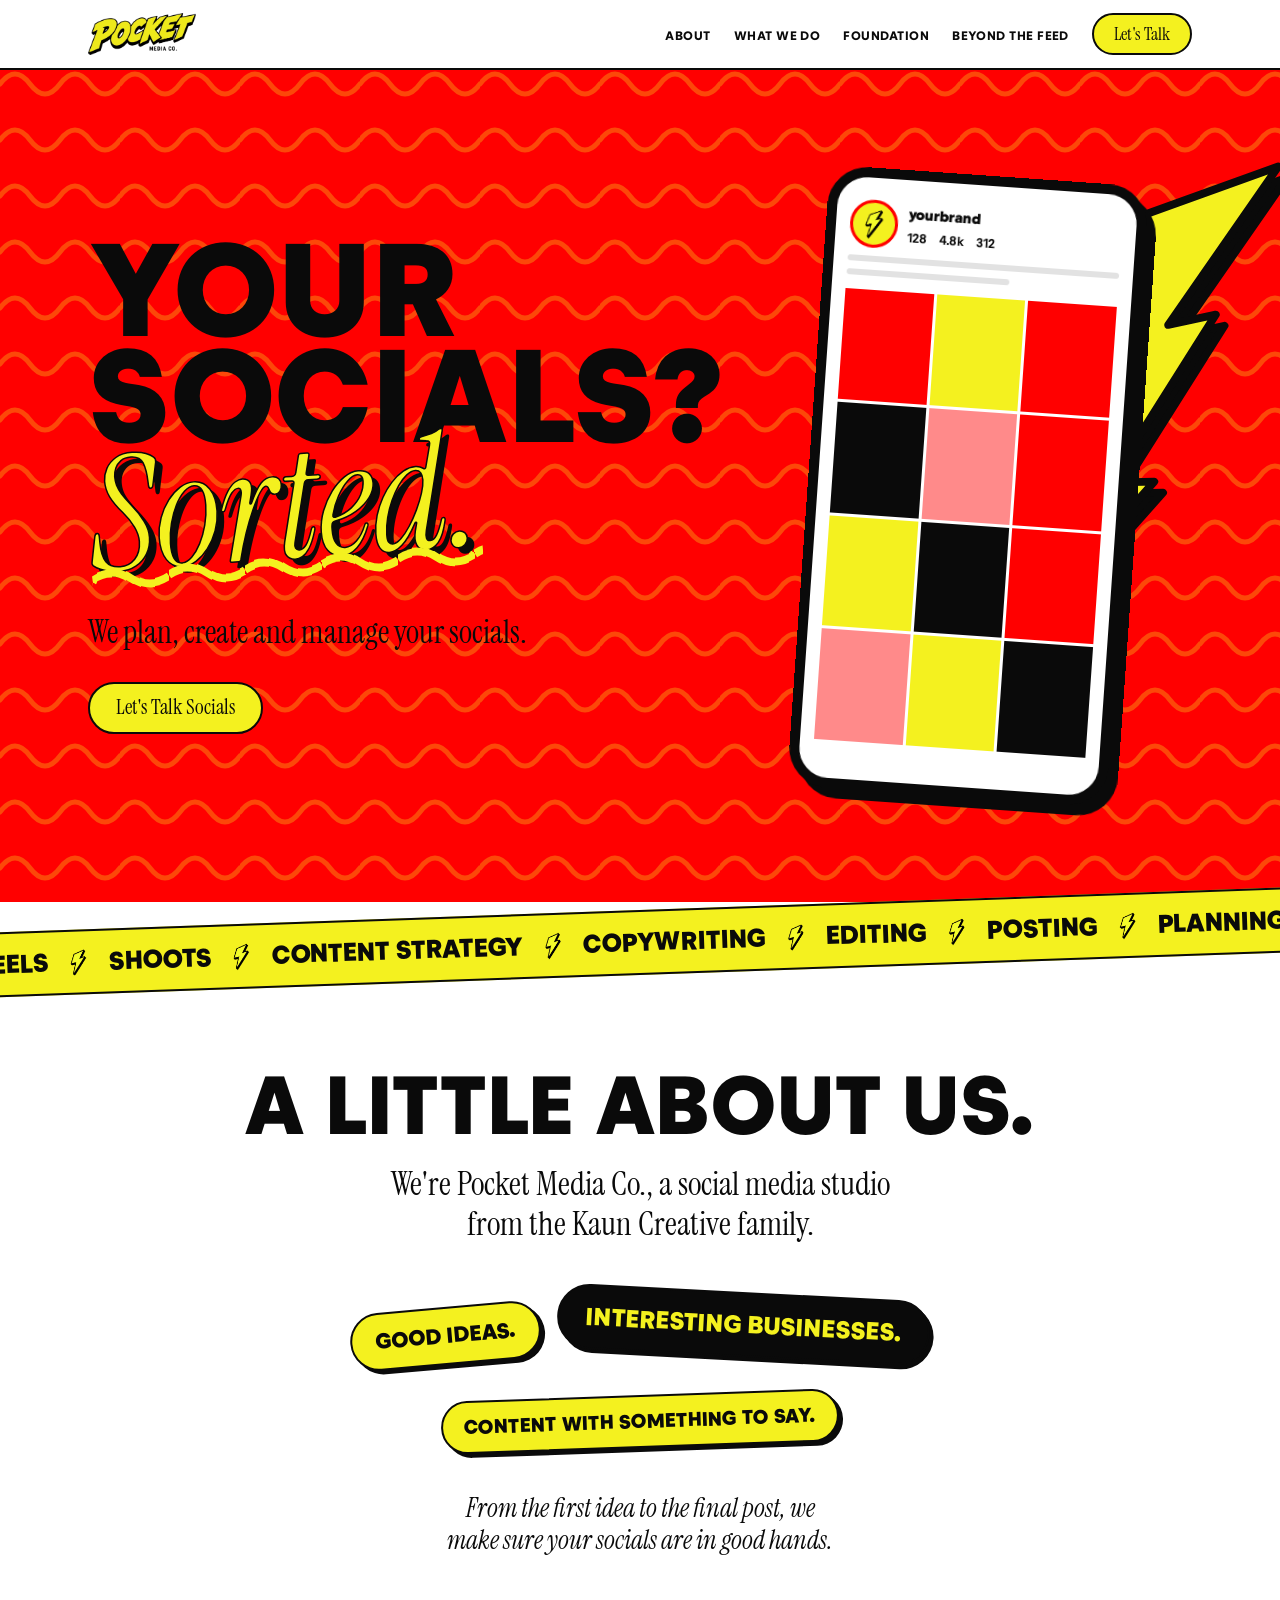
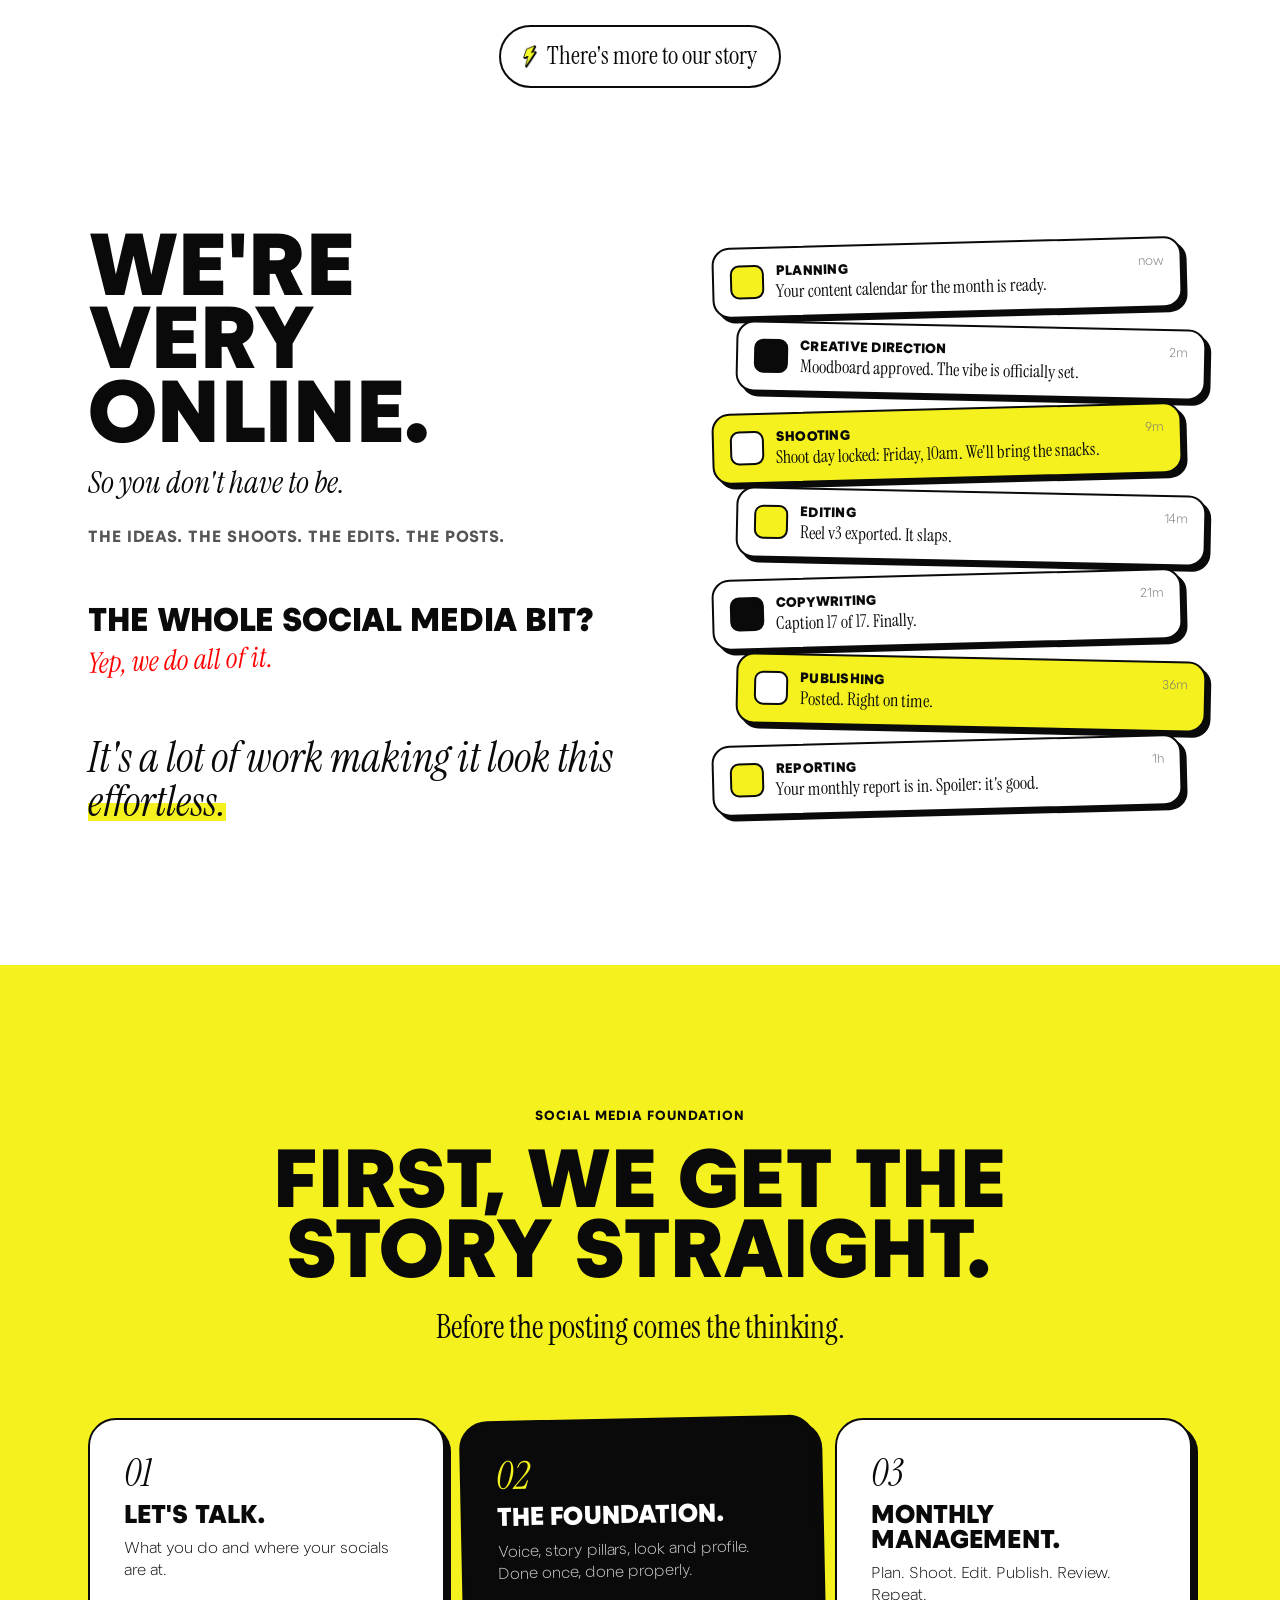
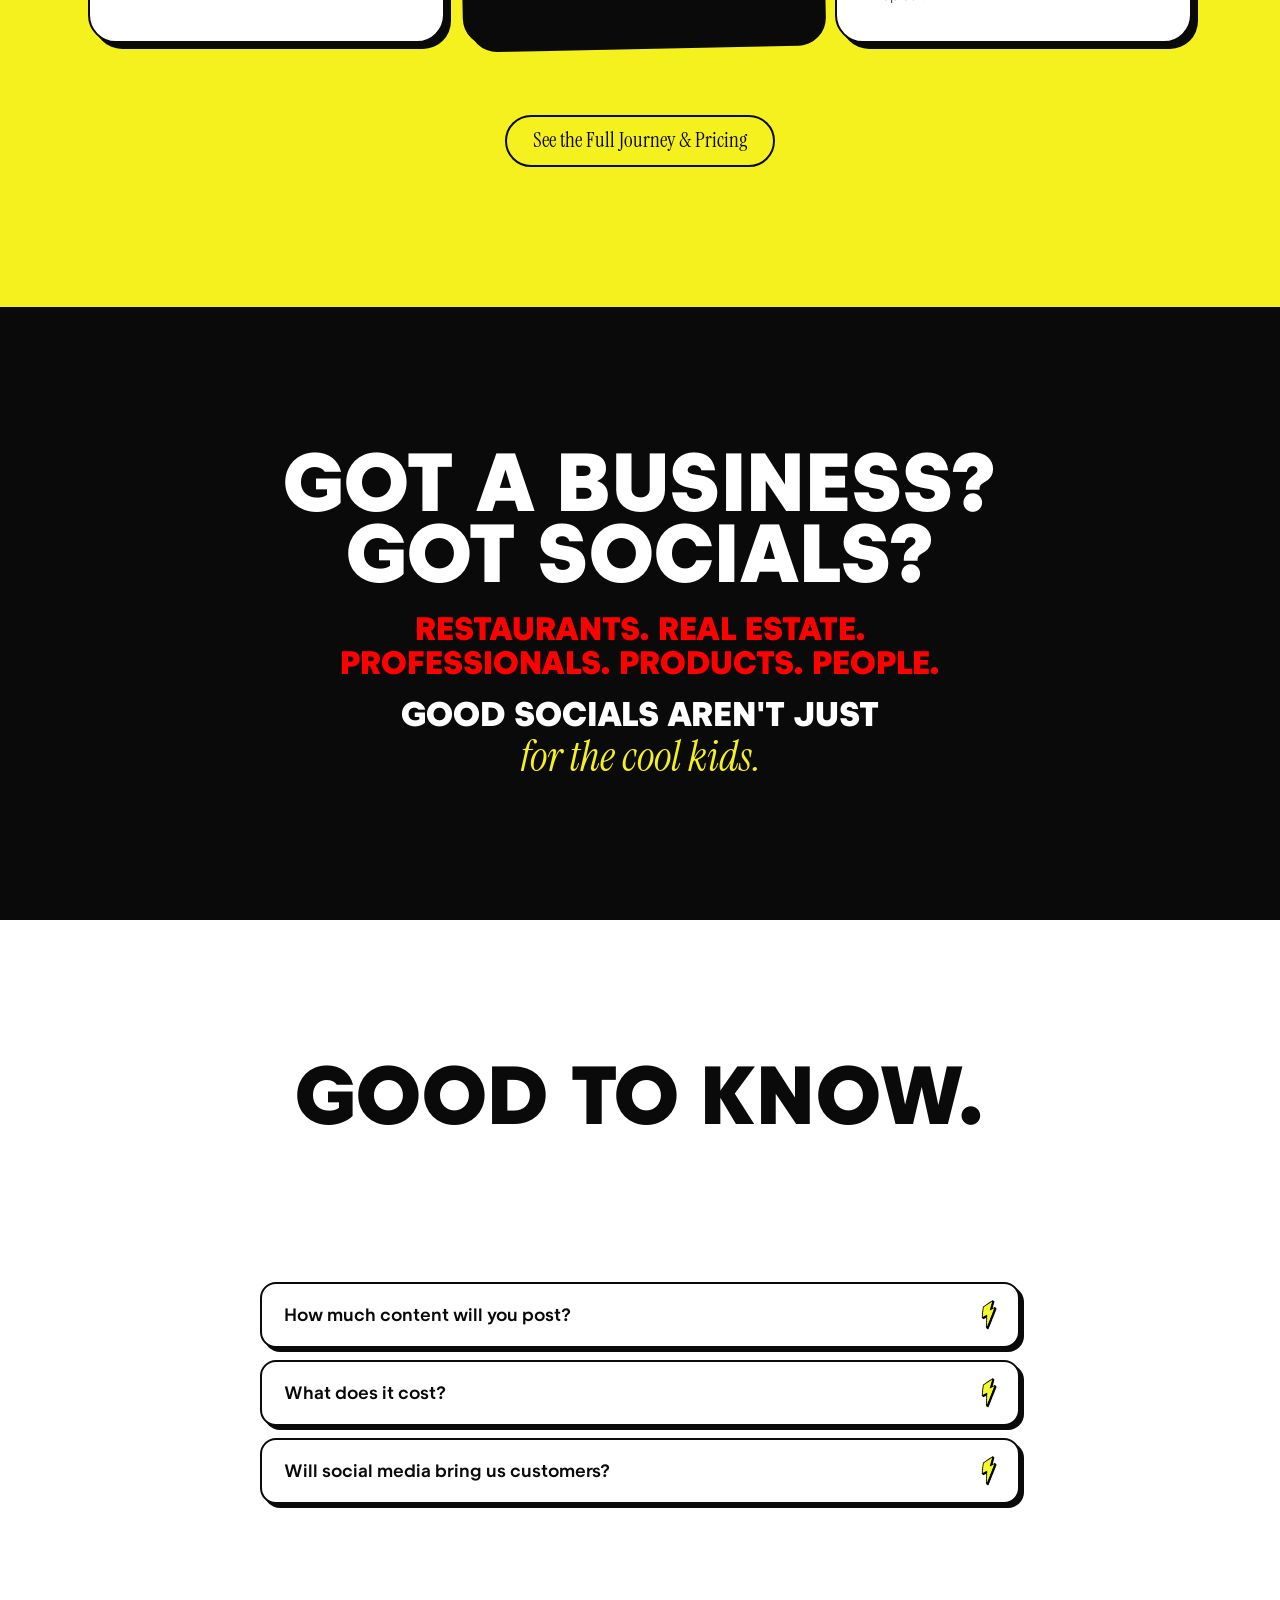
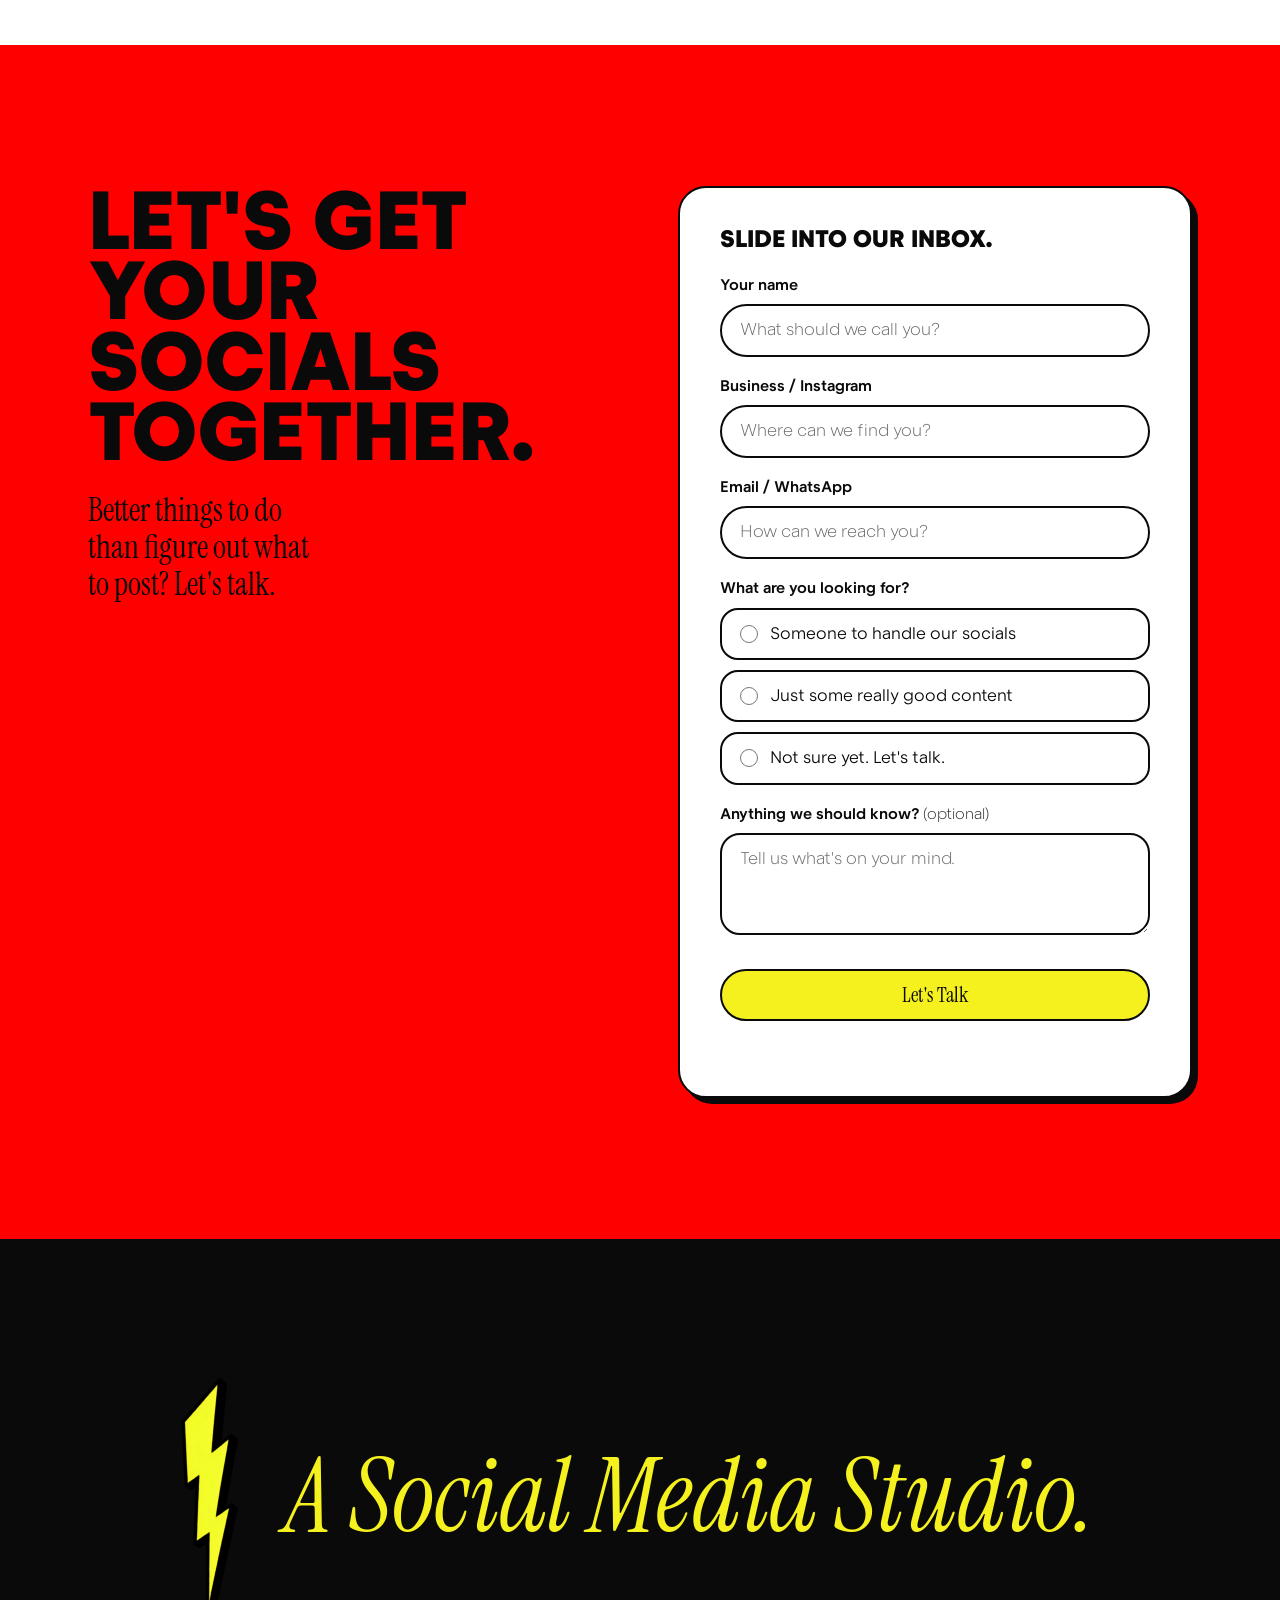
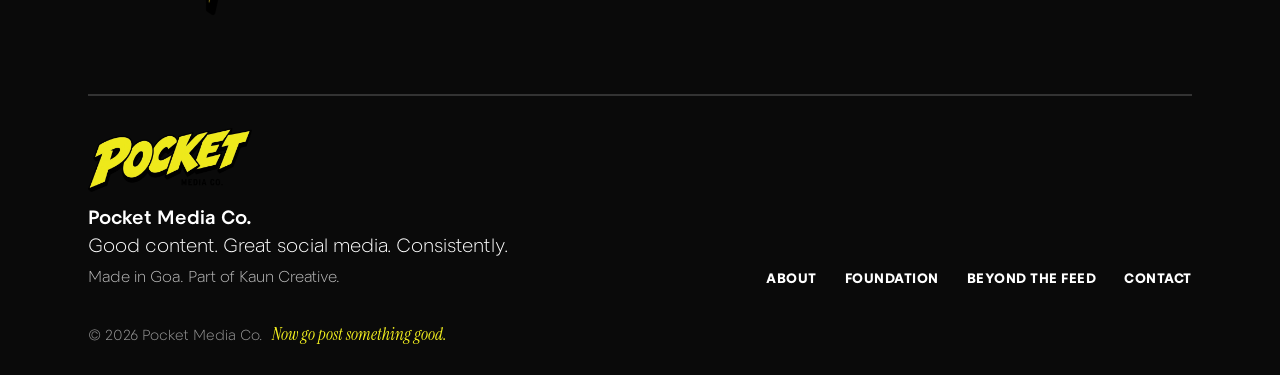
==== commit dfea99f2: "Plans: base deliverables without prices, plus a customisation option The comparison table becomes 'B" ====
--- a/index.html
+++ b/index.html
@@ -386,6 +386,17 @@
               <label class="choice"><input type="radio" name="looking_for" value="Not sure yet. Let's talk."><span>Not sure yet. Let's talk.</span></label>
             </div>
           </fieldset>
+          <!-- Shown only when "Someone to handle our socials" is picked. Plans and prices: foundation.html#pricing -->
+          <fieldset class="field" id="f-plan" hidden>
+            <legend>Which plan are you leaning towards? <span class="optional">(optional)</span></legend>
+            <div class="choices">
+              <label class="choice"><input type="radio" name="plan" value="Pocket Social"><span>Pocket Social</span></label>
+              <label class="choice"><input type="radio" name="plan" value="Pocket Social Plus"><span>Pocket Social Plus</span></label>
+              <label class="choice"><input type="radio" name="plan" value="A customised plan"><span>A customised plan</span></label>
+              <label class="choice"><input type="radio" name="plan" value="Help me choose"><span>Help me choose</span></label>
+            </div>
+            <p class="field-note">Compare them on the <a href="foundation.html#plans">Foundation page</a>.</p>
+          </fieldset>
           <div class="field"><label for="f-about">Anything we should know? <span class="optional">(optional)</span></label><textarea id="f-about" name="about" rows="3" placeholder="Tell us what's on your mind."></textarea></div>
           <div class="hp" aria-hidden="true"><label for="f-gotcha">Leave this empty</label><input id="f-gotcha" name="_gotcha" type="text" tabindex="-1" autocomplete="off"></div>
           <button class="pill pill-solid pill-block" type="submit">Let's Talk</button>
--- a/styles.css
+++ b/styles.css
@@ -351,6 +351,9 @@
 .field ::placeholder { color: #6b6b6b; }
 .field [aria-invalid="true"] { border-color: var(--red); box-shadow: 0 0 0 3px rgba(255, 0, 0, 0.18); }
 .choices { display: grid; gap: 10px; }
+.field-note { margin-top: 10px; font-size: 0.85rem; color: var(--ink-soft); }
+.field-note a { font-weight: 700; }
+#f-plan[hidden] { display: none; }
 .field .choice { display: flex; align-items: center; gap: 12px; margin: 0; font-weight: 500; font-size: 0.98rem; border: 2px solid var(--black); border-radius: 18px; padding: 12px 18px; cursor: pointer; }
 .choice:hover { background: #fffbd0; }
 .choice input { accent-color: var(--black); width: 18px; height: 18px; margin: 0; flex: none; }
@@ -521,7 +524,27 @@
 .price-card p { font-size: var(--fs-small); line-height: 1.5; }
 .price-card ul { margin-top: auto; padding-top: 14px; border-top: 2px solid var(--black); display: grid; gap: 6px; font-size: var(--fs-small); }
 .price-card ul li::before { content: "✓  "; font-weight: 900; }
+.plan-link { margin-top: 6px; align-self: flex-start; font-weight: 800; text-transform: uppercase; font-size: 0.8rem; letter-spacing: 0.04em; text-decoration: underline wavy var(--red) 2px; text-underline-offset: 6px; }
+.plan-link:hover { color: var(--red-deep); }
 .fine { max-width: 820px; margin: 28px auto 0; text-align: center; font-size: var(--fs-small); }
+
+/* Plan comparison table */
+.plan-compare { max-width: 880px; margin: clamp(48px, 6vw, 72px) auto 0; background: var(--white); border: var(--stroke); border-radius: var(--radius); padding: clamp(22px, 3.5vw, 40px); box-shadow: var(--shadow); }
+.plan-compare-title { font-weight: 900; text-transform: uppercase; font-size: clamp(1.4rem, 2.6vw, 2rem); line-height: 1; margin-bottom: 20px; text-align: center; }
+.plan-table-wrap { overflow-x: auto; }
+.plan-table { width: 100%; border-collapse: collapse; font-size: var(--fs-small); }
+.plan-table th, .plan-table td { padding: 11px 12px; border-bottom: 1.5px solid var(--line); text-align: center; }
+.plan-table tbody th { text-align: left; font-weight: 600; }
+.plan-table thead th { font-weight: 900; text-transform: uppercase; font-size: clamp(0.78rem, 1.4vw, 0.95rem); border-bottom: var(--stroke); }
+.plan-table .is-plus { background: #fffbd0; }
+.plan-table thead .is-plus { background: var(--yellow); border-radius: 12px 12px 0 0; }
+.plan-table tbody tr:last-child th, .plan-table tbody tr:last-child td { border-bottom: 0; }
+.plan-note { margin-top: 16px; text-align: center; font-size: var(--fs-small); color: var(--ink-soft); }
+/* Customisation note under the base deliverables */
+.addons { margin-top: 28px; padding-top: 28px; border-top: var(--stroke); text-align: center; }
+.addons-title { font-weight: 900; text-transform: uppercase; font-size: clamp(1.1rem, 2vw, 1.4rem); line-height: 1.1; }
+.addons-title em { font-family: var(--serif); font-weight: 400; text-transform: none; color: var(--red); font-size: 1.2em; }
+@media (max-width: 480px) { .plan-table th, .plan-table td { padding: 10px 6px; } }
 @media (max-width: 860px) { .prices { grid-template-columns: 1fr; } .price-card.is-featured { transform: none; } }
 
 /* ---------- 9. Beyond the Feed page ---------- */
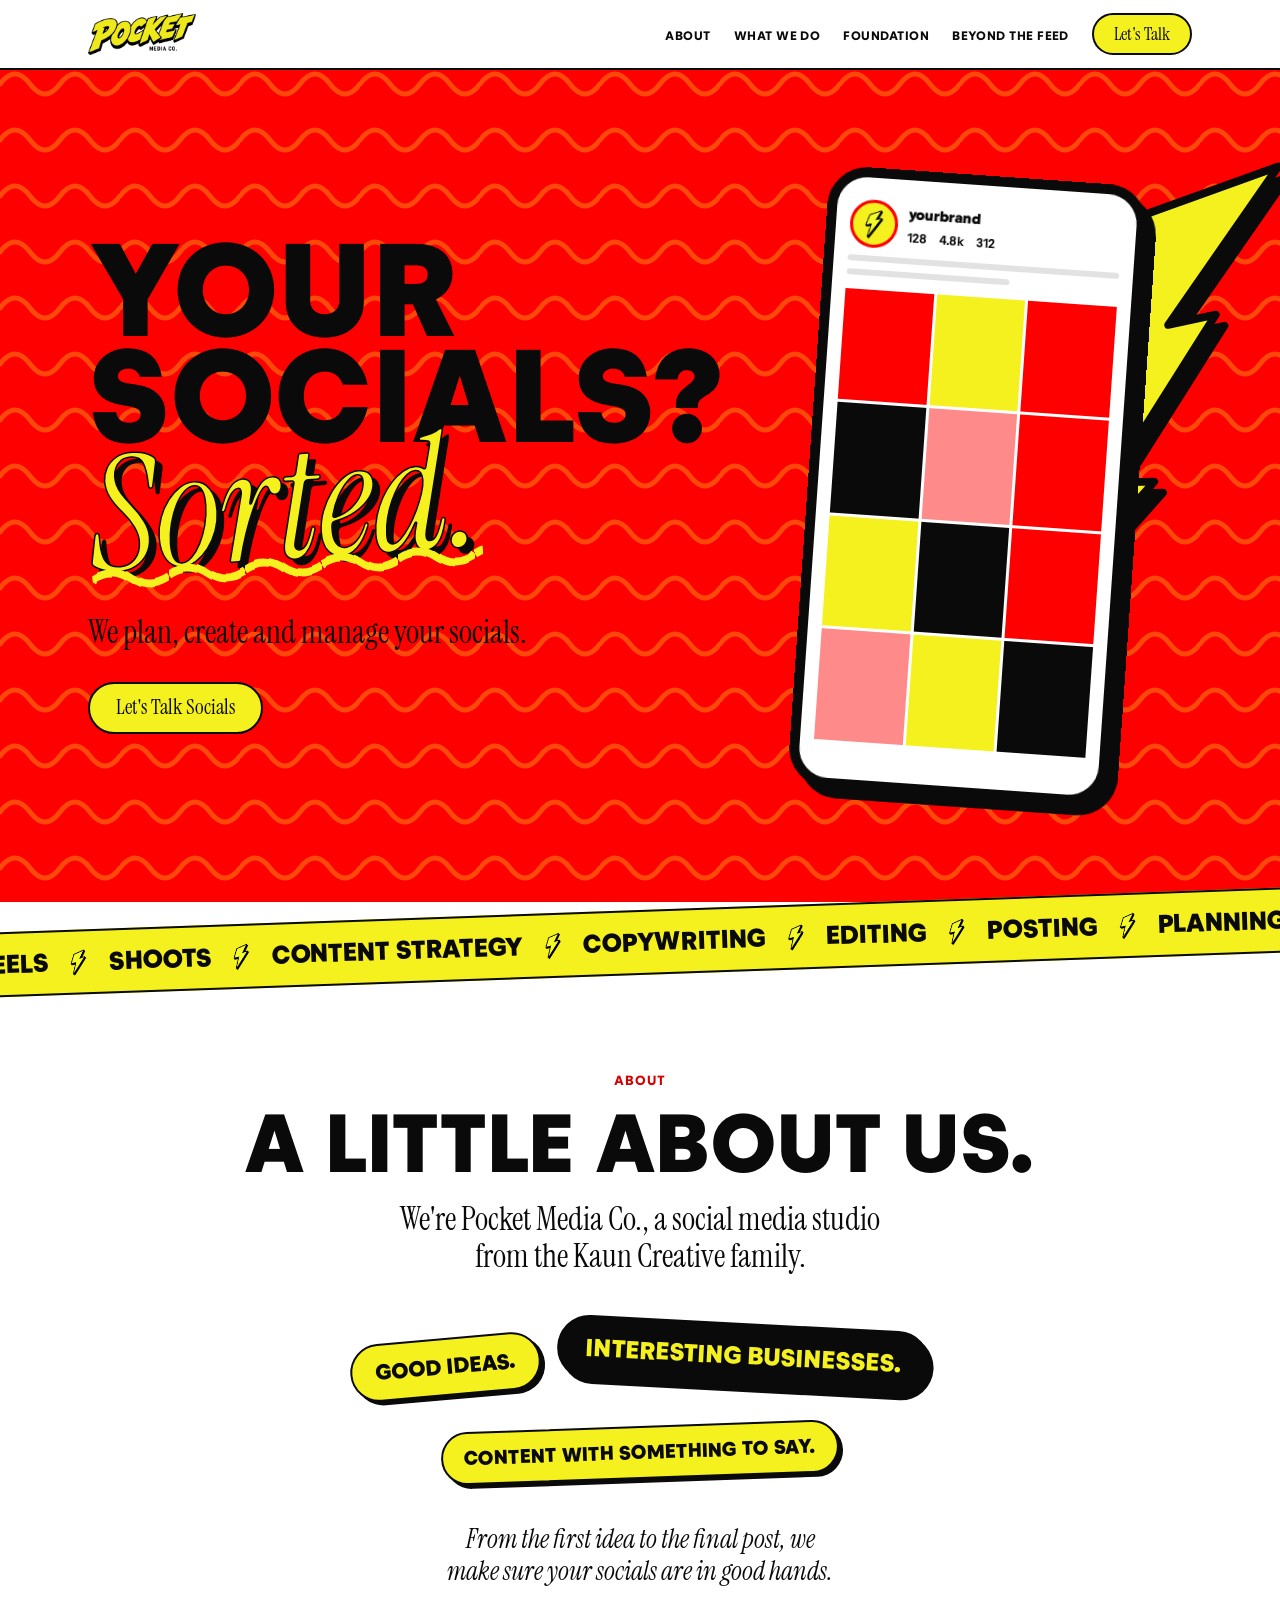
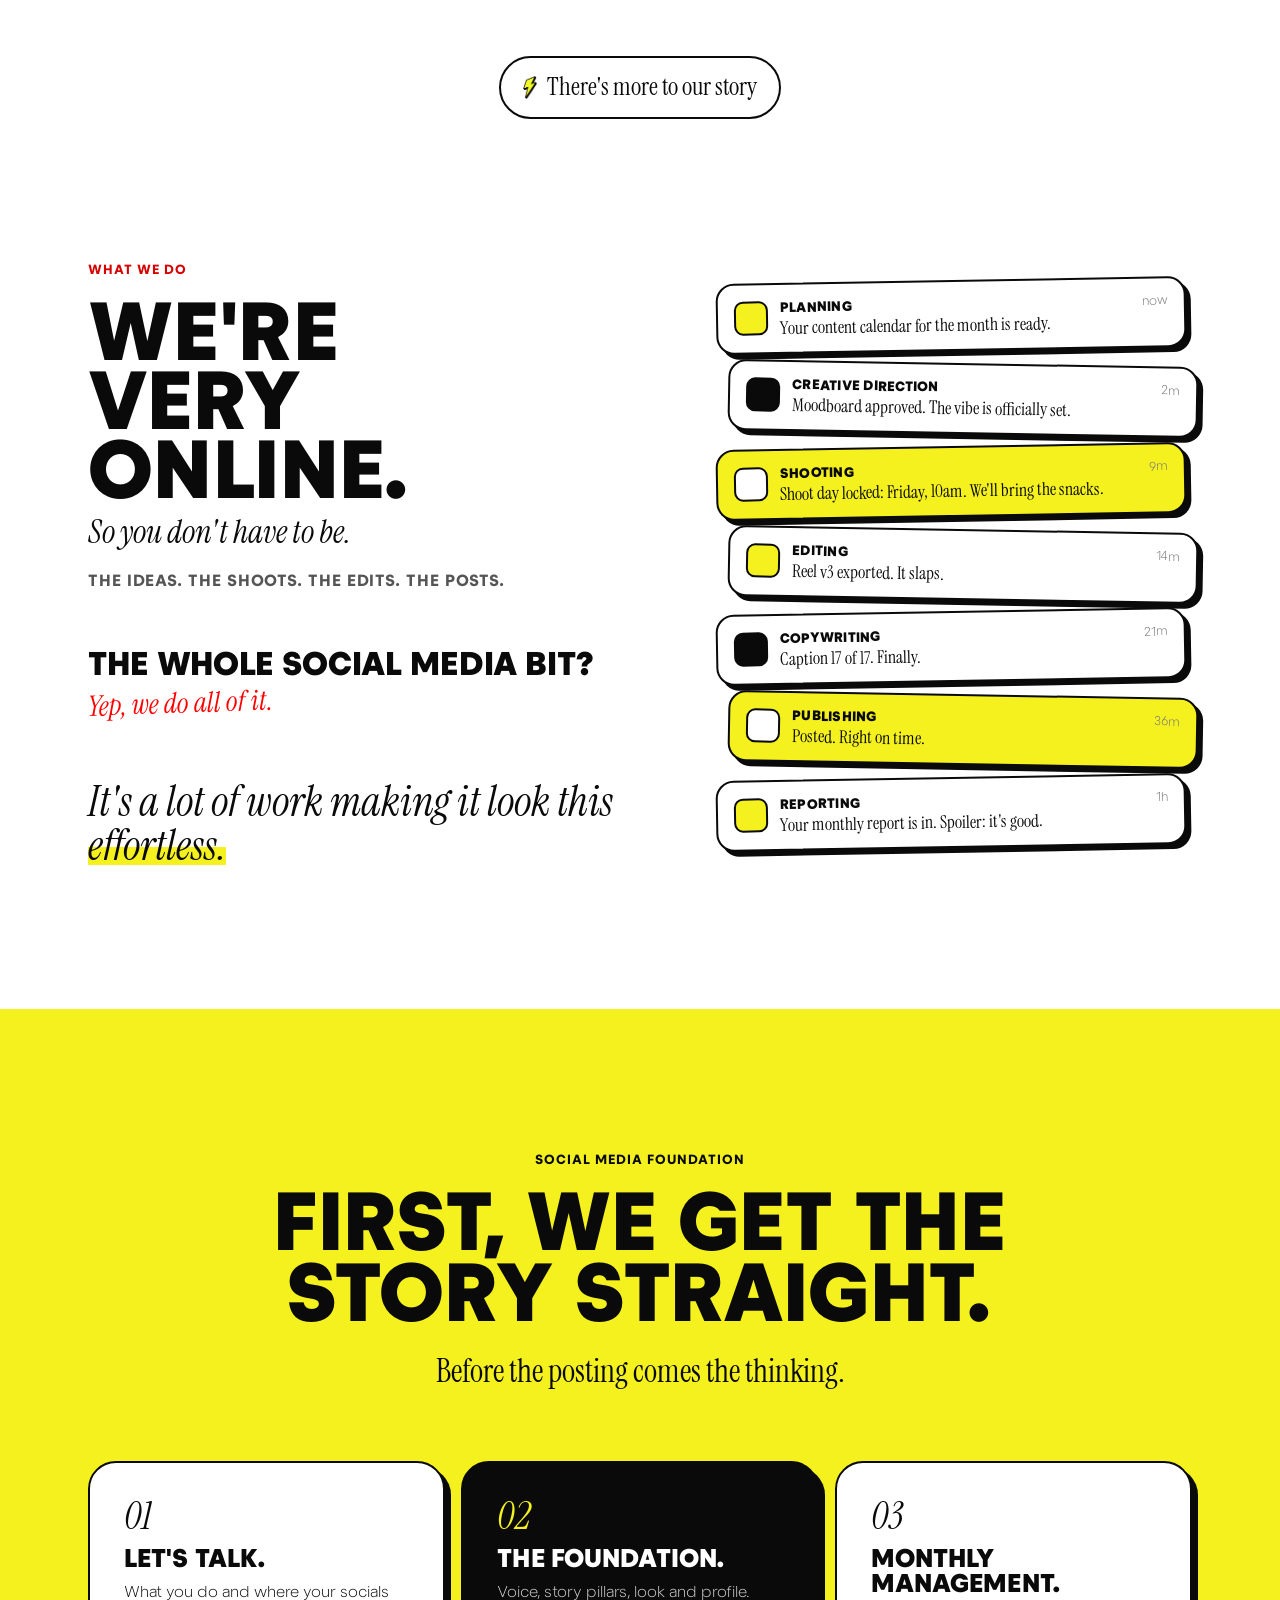
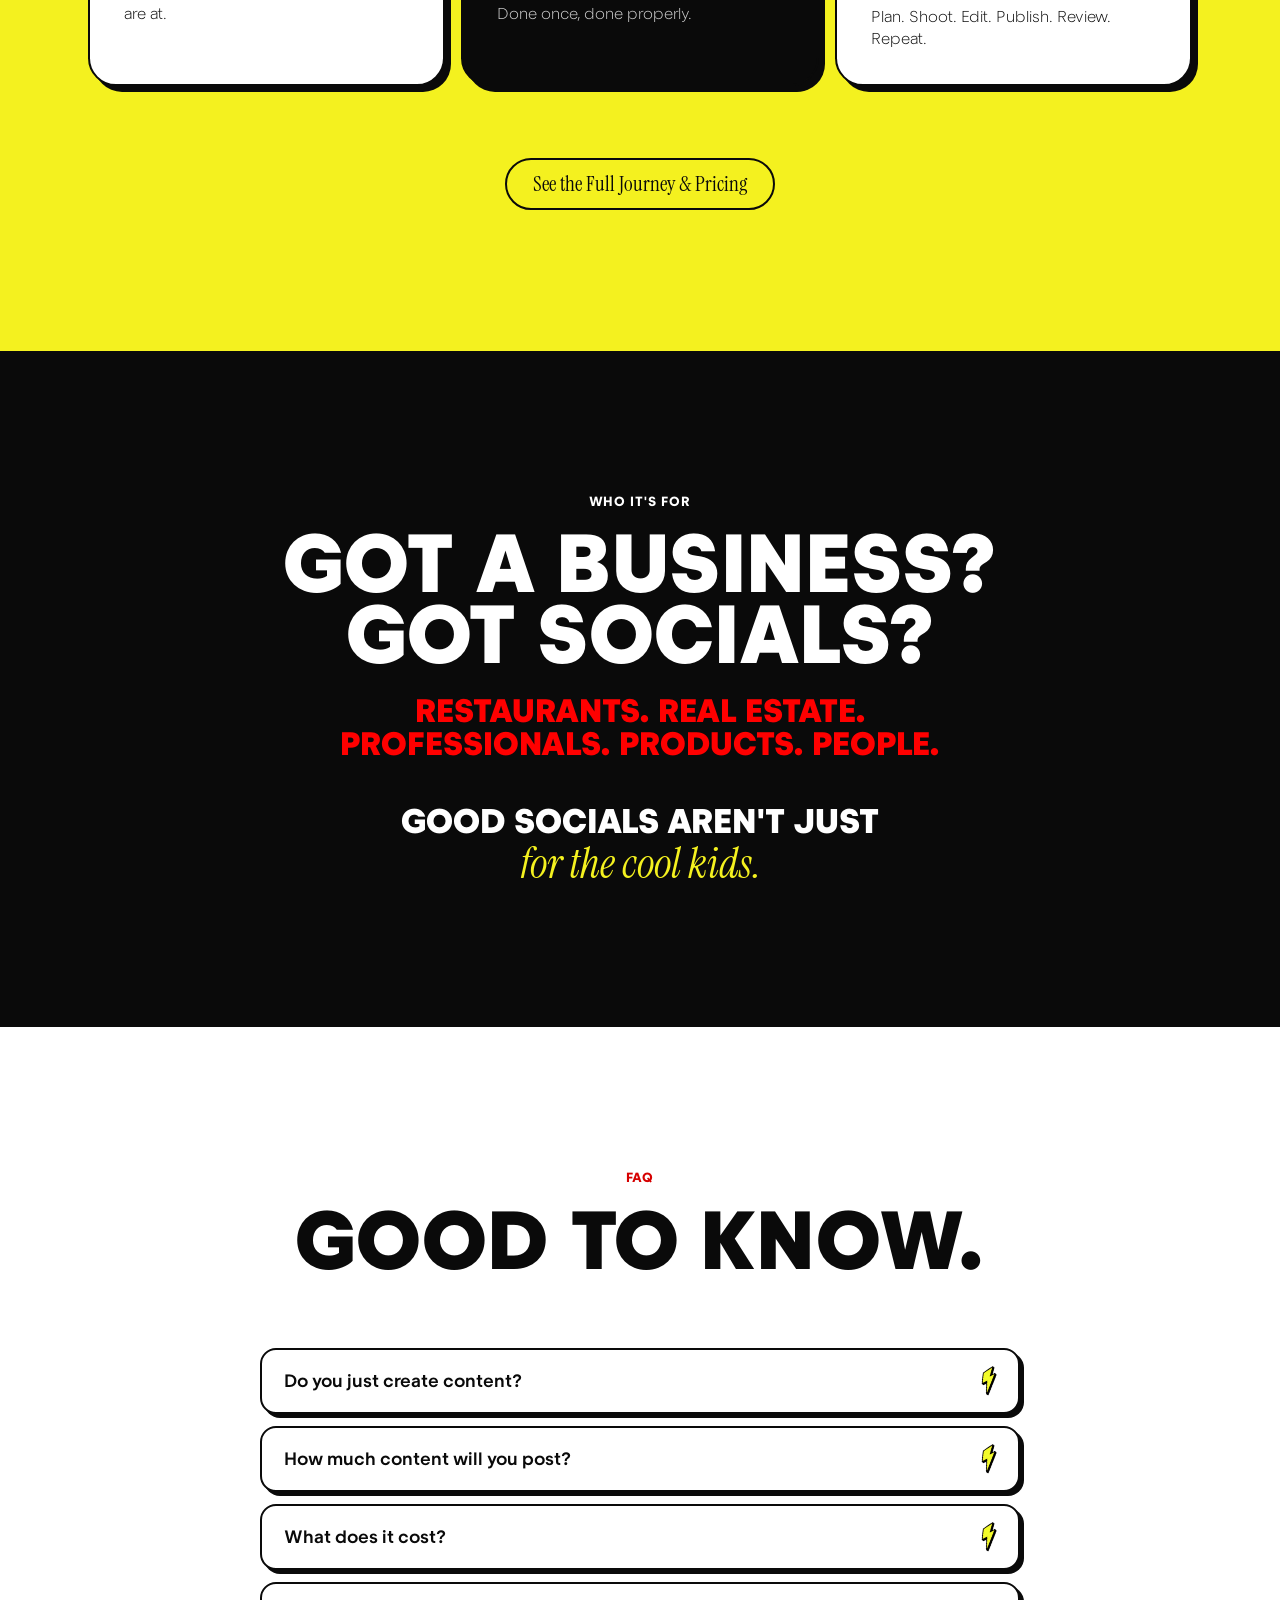
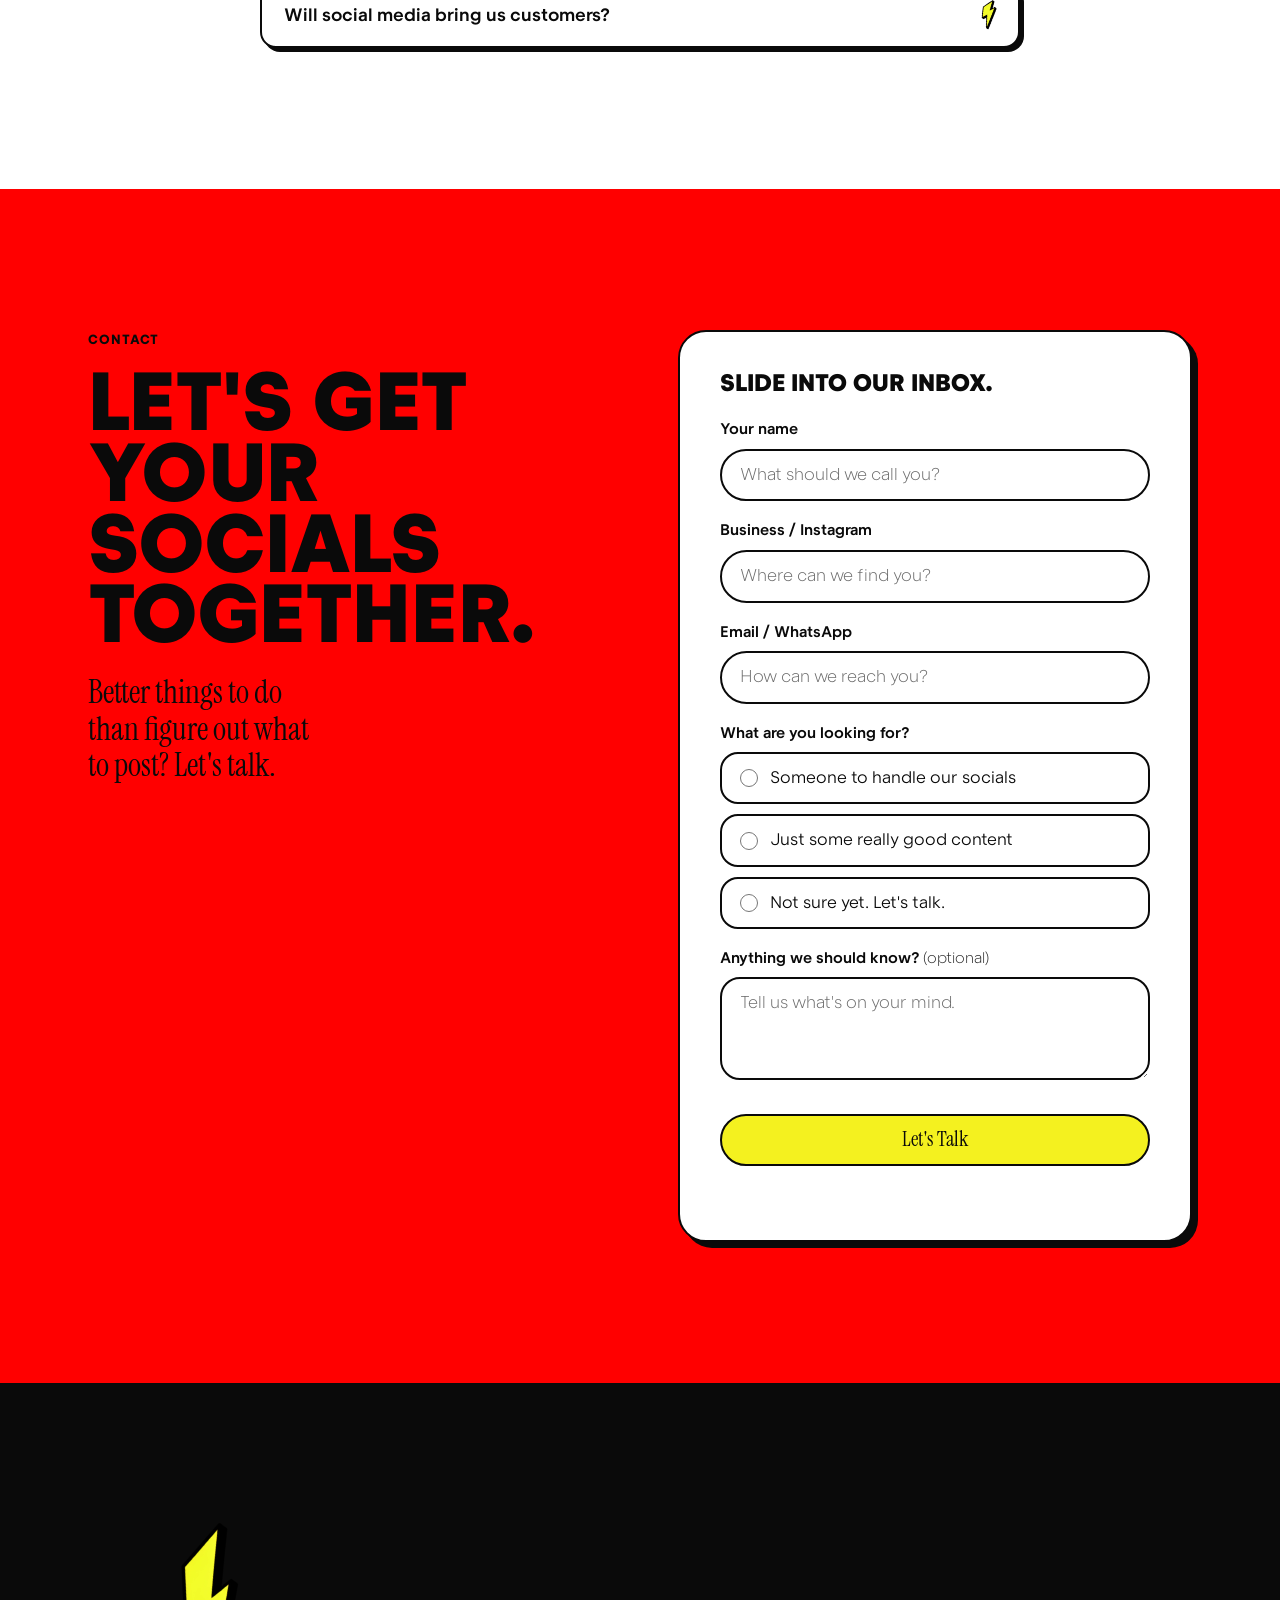
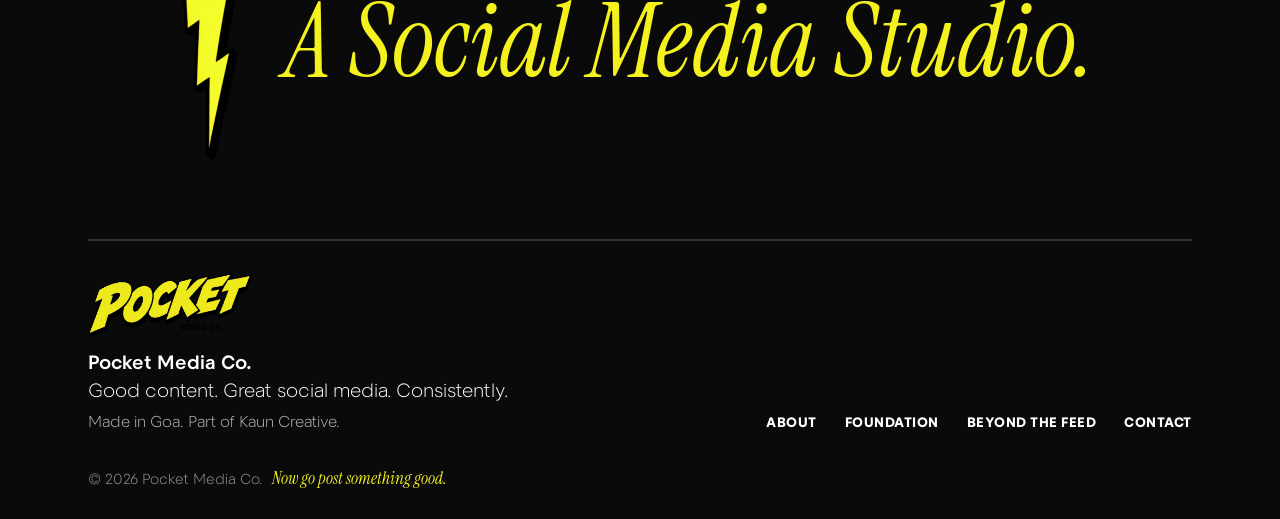
==== commit 641c25d6: "Standardise the homepage: section labels, one heading and intro size, calmer tilts Co-Authored-By: C" ====
--- a/index.html
+++ b/index.html
@@ -110,6 +110,7 @@
       </div>
       <div class="container">
         <div class="head about-head" style="margin-bottom:0">
+          <p class="eyebrow">About</p>
           <h2 id="about-title" class="h2">A little about us.</h2>
           <p class="lead about-intro">We're Pocket Media Co., a social media studio<br class="br-wide"> from the Kaun Creative family.</p>
           <ul class="stickers likes sticker-cloud" aria-label="What we like">
@@ -219,6 +220,7 @@
     <section class="s s--flush wwd" id="services" aria-labelledby="services-title">
       <div class="container wwd-grid">
         <div class="wwd-copy">
+          <p class="eyebrow">What we do</p>
           <h2 id="services-title" class="h2 wwd-title">We're<br><span class="very-line"><span class="very">very<span class="very-y" aria-hidden="true"></span></span></span><br>online.</h2>
           <p class="wwd-reply">So you don't have to be.</p>
           <p class="wwd-beats">The ideas. The shoots. The edits. The posts.</p>
@@ -320,6 +322,7 @@
     <section class="s s--black" id="who" aria-labelledby="who-title">
       <div class="container">
         <div class="head" style="margin-bottom:0">
+          <p class="eyebrow">Who it's for</p>
           <h2 id="who-title" class="h2">Got a business?<br> Got socials?</h2>
           <p class="who-list">Restaurants. Real estate. Professionals. Products. People.</p>
           <p class="statement">Good socials aren't just <em>for the cool kids.</em></p>
@@ -330,7 +333,8 @@
     <!-- 07 GOOD TO KNOW -->
     <section class="s" id="faq" aria-labelledby="faq-title">
       <div class="container">
-        <div class="head"><h2 id="faq-title" class="h2">Good to know.</h2></div>
+        <div class="head"><p class="eyebrow">FAQ</p>
+          <h2 id="faq-title" class="h2">Good to know.</h2></div>
         <div class="faq-list">
           <details>
             <summary>Do you just create content?</summary>
@@ -365,6 +369,7 @@
     <section class="s s--red" id="contact" aria-labelledby="contact-title">
       <div class="container contact-grid">
         <div class="contact-copy">
+          <p class="eyebrow">Contact</p>
           <h2 id="contact-title" class="h2">Let's get your socials together.</h2>
           <p class="lead">Better things to do than figure out what to post? Let's talk.</p>
         </div>
--- a/styles.css
+++ b/styles.css
@@ -217,7 +217,7 @@
 .band-track img { width: 16px; }
 
 /* About */
-.about-head .about-intro { margin-top: 22px; max-width: none; font-size: clamp(1.35rem, 2.6vw, 2.1rem); line-height: 1.2; }
+.about-head .about-intro { margin-top: 22px; max-width: none; }
 .likes.sticker-cloud { margin-top: clamp(36px, 5vw, 56px); }
 .likes li:nth-child(1) { --s: 1.1; --r: -5deg; --y: 4px; }
 .likes li:nth-child(2) { --s: 1.25; --r: 3deg; --y: -8px; background: var(--black); color: var(--yellow); }
@@ -263,13 +263,13 @@
 
 /* What We Do: "very online" copy beside a stack of Pocket notifications */
 .wwd-grid { display: grid; grid-template-columns: minmax(0, 1fr) minmax(0, 470px); gap: clamp(40px, 7vw, 96px); align-items: center; }
-.wwd-title { font-size: clamp(3rem, 6.4vw, 5.2rem); line-height: 0.9; }
+.wwd-title { line-height: 0.9; }
 .very-line { white-space: nowrap; display: inline-block; text-align: left; }
 .very { display: inline-block; transform-origin: left bottom; transition: color 0.2s ease; }
 .very.is-stretched { color: var(--red); }
 .very-y span { display: inline-block; transform-origin: 30% 90%; }
 .very-y span[hidden] { display: none; }
-.wwd-reply { margin-top: 10px; font-family: var(--serif); font-style: italic; font-size: clamp(1.4rem, 2.4vw, 2rem); }
+.wwd-reply { margin-top: 10px; font-family: var(--serif); font-style: italic; font-size: var(--fs-lead); line-height: 1.15; }
 .wwd-beats { text-wrap: balance; margin-top: 18px; font-weight: 800; text-transform: uppercase; letter-spacing: 0.06em; font-size: 0.95rem; color: #555; }
 .wwd-bit { text-wrap: balance; margin-top: clamp(36px, 5vw, 56px); font-weight: 900; text-transform: uppercase; font-size: clamp(1.4rem, 2.4vw, 2rem); line-height: 1; }
 .wwd-yep { margin-top: 6px; font-family: var(--serif); font-style: italic; color: var(--red); font-size: clamp(1.3rem, 2.2vw, 1.8rem); rotate: -2deg; transform-origin: left; display: inline-block; }
@@ -284,8 +284,8 @@
 .note b { display: block; font-weight: 900; text-transform: uppercase; font-size: 0.8rem; letter-spacing: 0.02em; }
 .note span { display: block; font-family: var(--serif); font-size: 1.1rem; line-height: 1.2; }
 .note time { align-self: start; font-size: 0.75rem; color: #777; }
-.note:nth-child(odd) { rotate: -1.5deg; translate: -10px 0; }
-.note:nth-child(even) { rotate: 1.2deg; translate: 14px 0; }
+.note:nth-child(odd) { rotate: -1deg; translate: -6px 0; }
+.note:nth-child(even) { rotate: 1deg; translate: 6px 0; }
 .note:hover { rotate: 0deg; }
 @media (max-width: 860px) {
   .wwd-grid { grid-template-columns: 1fr; }
@@ -314,7 +314,7 @@
 /* Journey: three steps (homepage teaser + Foundation overview) */
 .journey { display: grid; grid-template-columns: repeat(3, minmax(0, 1fr)); gap: 16px; margin: 0 auto; }
 .journey li { background: var(--white); border: var(--stroke); border-radius: var(--radius); padding: clamp(22px, 3vw, 34px); display: flex; flex-direction: column; gap: 10px; text-align: left; box-shadow: var(--shadow); }
-.journey li:nth-child(2) { background: var(--black); color: var(--white); rotate: -1.2deg; }
+.journey li:nth-child(2) { background: var(--black); color: var(--white); }
 .j-num { font-family: var(--serif); font-style: italic; font-size: 2.4rem; line-height: 1; }
 .journey li:nth-child(2) .j-num { color: var(--yellow); }
 .journey p { font-size: var(--fs-small); line-height: 1.5; }
@@ -324,6 +324,7 @@
 @media (max-width: 760px) { .journey { grid-template-columns: 1fr; } }
 
 /* ---------- 6. Home: Who, FAQ, contact ---------- */
+.who-list + .statement { margin-top: clamp(28px, 4vw, 44px); }
 .who-list { font-weight: 900; text-transform: uppercase; font-size: clamp(1.1rem, 2.6vw, 1.9rem); line-height: 1.1; text-wrap: balance; color: var(--red); }
 
 .faq-list { max-width: var(--narrow); margin: 0 auto; display: grid; gap: 12px; }
